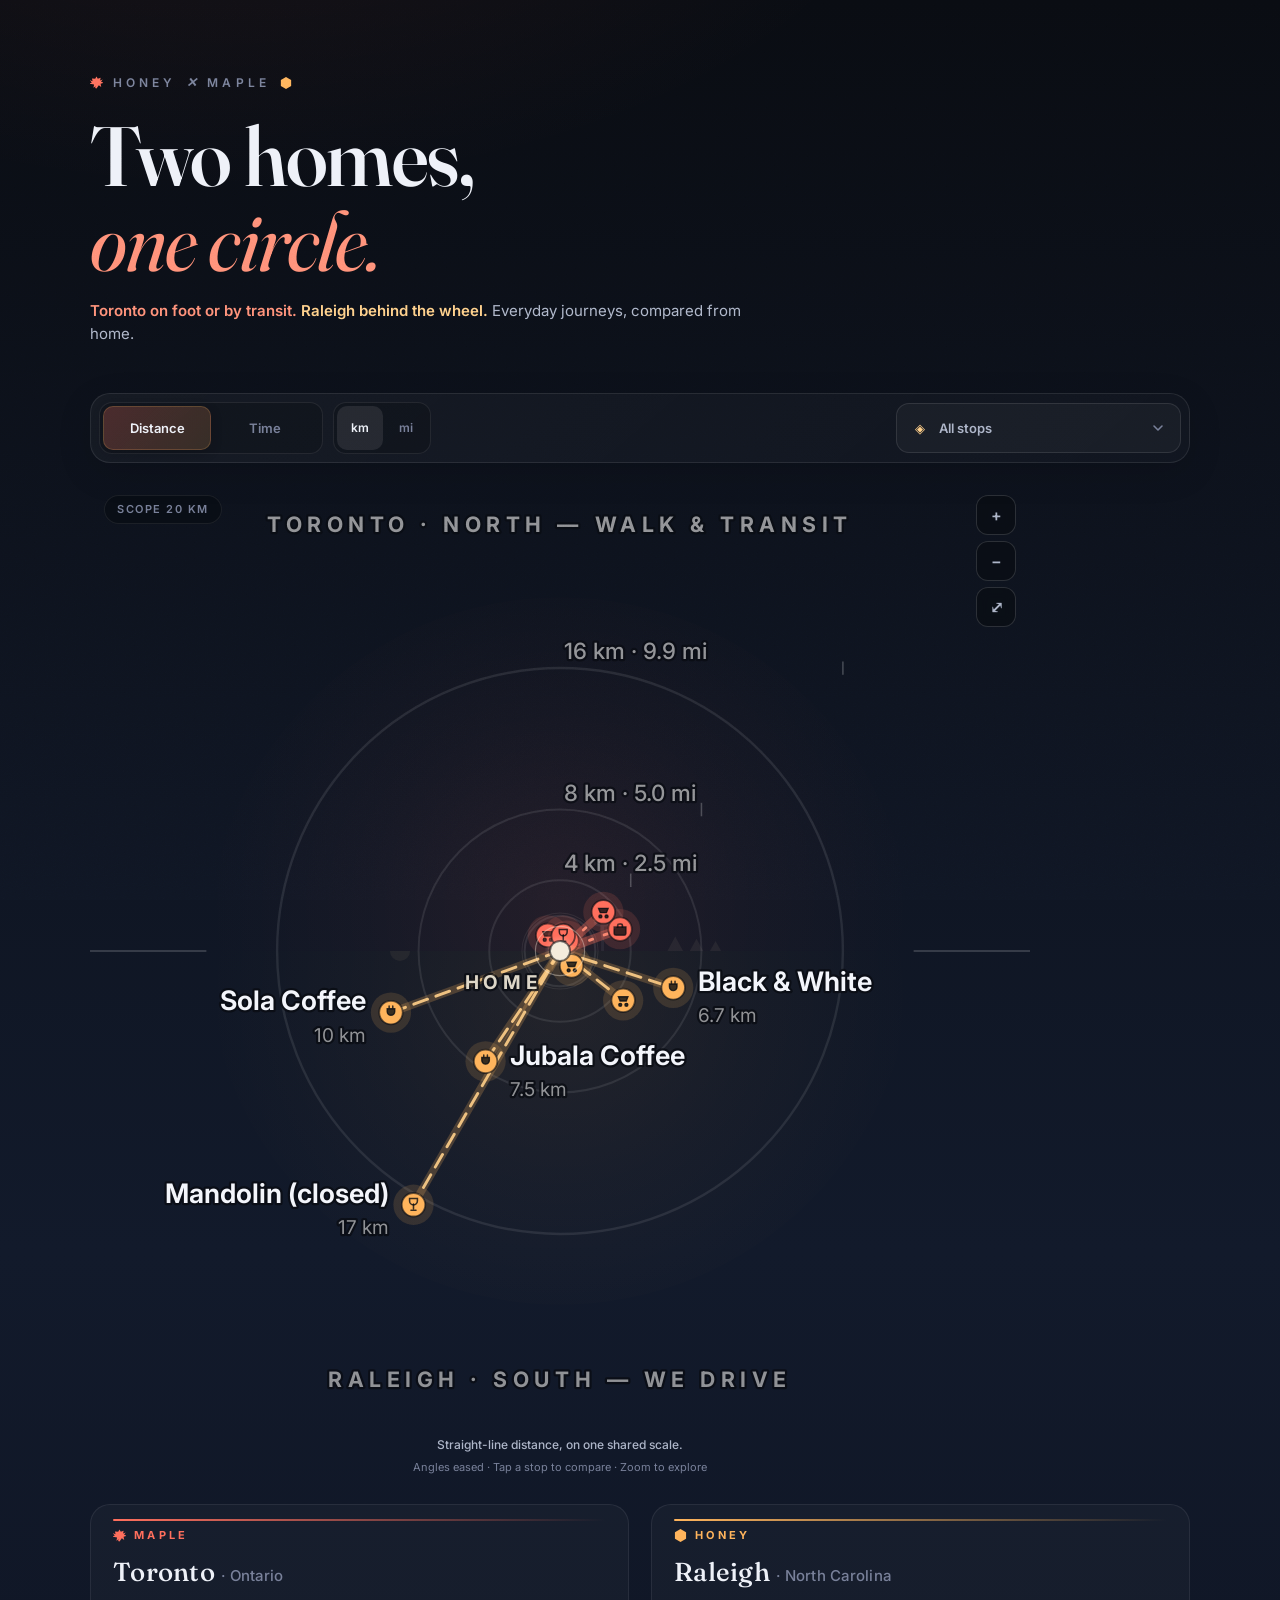
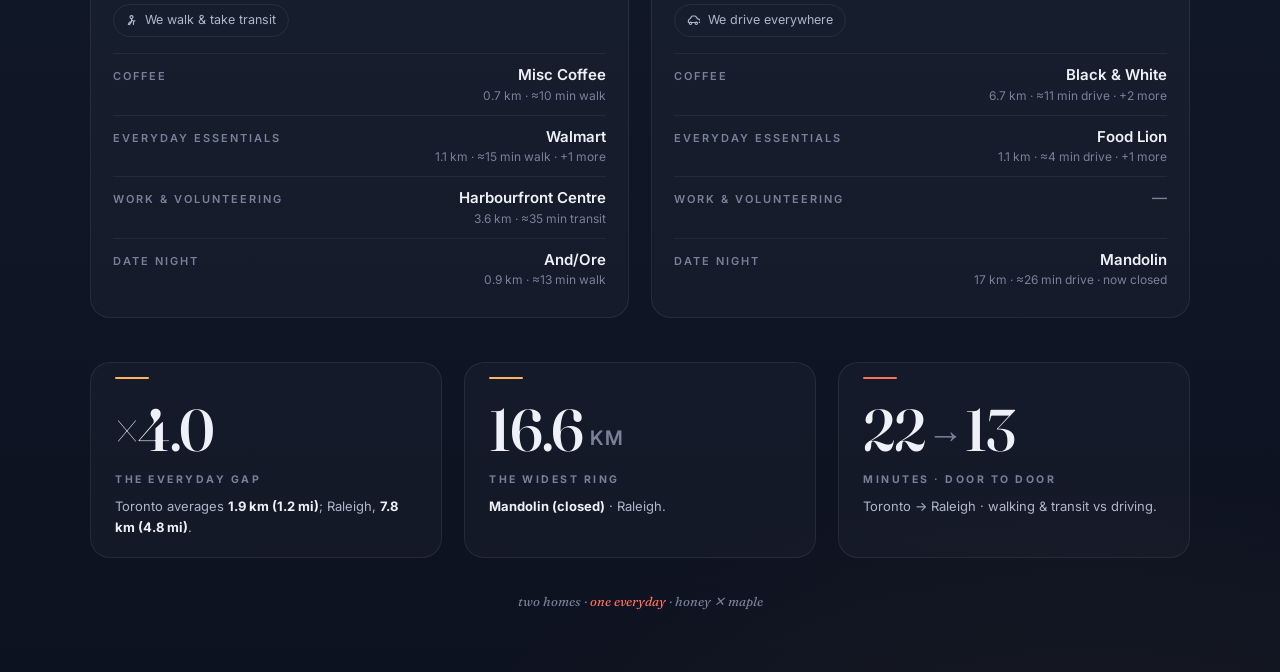
==== index.html @ cf4f8e88 "Add animated Distance/Time compass and polished responsive controls Store walking and transit modes " ====
<!DOCTYPE html>
<html lang="en">
<head>
<meta charset="utf-8">
<meta name="viewport" content="width=device-width, initial-scale=1">
<meta name="color-scheme" content="dark">
<title>Honey ✕ Maple — Two Homes, One Circle</title>
<meta name="description" content="Compare everyday distances and estimated travel minutes from our front doors in Toronto (walking and transit) vs Raleigh (driving). Names only — never addresses.">
<link rel="preconnect" href="https://fonts.googleapis.com">
<link rel="preconnect" href="https://fonts.gstatic.com" crossorigin>
<link href="https://fonts.googleapis.com/css2?family=Fraunces:ital,opsz,wght@0,9..144,300..700;1,9..144,300..700&amp;family=Inter:wght@400;500;600;700&display=swap" rel="stylesheet">
<style>
/* ============================================================
   HONEY ✕ MAPLE — assets/style.css
   Injected by tools/build.py into index.html. Edit, then rebuild.
   ============================================================ */
:root{
  color-scheme: dark;
  --bg0:#090c12; --bg1:#121a2b;
  --panel:rgba(255,255,255,.028); --panel-line:rgba(255,255,255,.075);
  --ink:#eef1f8; --ink2:#aeb6c9; --ink3:#79819a;
  --maple:#ff6f5d; --maple-soft:#ff9078; --maple-dim:#e8554a;
  --honey:#ffb45c; --honey-soft:#ffd08a; --honey-dim:#f2a23f;
  --home:#f4ecdc;
  --serif:"Fraunces", Georgia, "Times New Roman", serif;
  --sans:"Inter", system-ui, -apple-system, "Segoe UI", Roboto, sans-serif;
}
*{box-sizing:border-box}
html,body{margin:0;padding:0}
body{
  background:
    radial-gradient(1200px 700px at 18% -10%, rgba(255,111,93,.075), transparent 60%),
    radial-gradient(1200px 700px at 85% 110%, rgba(255,180,92,.065), transparent 60%),
    linear-gradient(180deg, var(--bg0), var(--bg1) 55%, #0d1220);
  color:var(--ink);
  font-family:var(--sans);
  -webkit-font-smoothing:antialiased;
  min-height:100vh;
  line-height:1.5;
}
.hm-app{position:relative; max-width:1180px; margin:0 auto; padding:clamp(20px,4vw,56px) clamp(18px,3.5vw,40px) 60px; overflow-x:hidden}
.hm-grain{position:fixed; inset:0; pointer-events:none; z-index:5; opacity:.5; mix-blend-mode:overlay;
  background-image:url("data:image/svg+xml,%3Csvg xmlns='http://www.w3.org/2000/svg' width='160' height='160'%3E%3Cfilter id='n'%3E%3CfeTurbulence type='fractalNoise' baseFrequency='0.9' numOctaves='2' stitchTiles='stitch'/%3E%3CfeColorMatrix type='saturate' values='0'/%3E%3C/filter%3E%3Crect width='100%25' height='100%25' filter='url(%23n)' opacity='0.32'/%3E%3C/svg%3E");}
::selection{background:rgba(255,180,92,.35)}

/* ---------- reveal choreography ---------- */
.hm-an{transition:opacity .7s cubic-bezier(.22,.7,.25,1), transform .8s cubic-bezier(.22,.9,.24,1); transition-delay:var(--d,0s)}
.hm-pre .hm-an{opacity:0; transform:translateY(14px)}
svg .hm-anf{transition:opacity .7s cubic-bezier(.22,.7,.25,1); transition-delay:var(--d,0s)}
svg.hm-pre .hm-anf{opacity:0}
svg .hm-pre-ring{transition:opacity .7s, transform .9s cubic-bezier(.16,.8,.22,1); transition-delay:var(--d,0s); transform-box:fill-box; transform-origin:center}
svg.hm-pre .hm-pre-ring{opacity:0; transform:scale(.12)}
svg .hm-pre-path{transition:stroke-dashoffset 1s cubic-bezier(.4,.1,.2,1), opacity .6s; transition-delay:var(--d,0s)}
svg.hm-pre .hm-pre-path{stroke-dashoffset:var(--len)}
svg .hm-pre-fade{transition:opacity .8s; transition-delay:var(--d,0s)}
svg.hm-pre .hm-pre-fade{opacity:0}
svg.hm-live .hm-anf, svg.hm-live .hm-pre-fade{transition:opacity .3s ease; transition-delay:0s}

/* ---------- hero ---------- */
.hm-hero{padding:clamp(8px,2vw,22px) 0 clamp(22px,3vw,34px)}
.hm-kicker{display:flex; align-items:center; gap:10px; font-size:12px; font-weight:600; letter-spacing:.34em; color:var(--ink3); text-transform:uppercase}
.hm-kicker .hm-leaf{color:var(--maple)} .hm-kicker .hm-hex{color:var(--honey)}
.hm-kicker .hm-x{font-family:var(--serif); font-style:italic; letter-spacing:0; color:var(--ink3); font-size:13px}
.hm-hero h1{
  font-family:var(--serif); font-weight:560; font-size:clamp(42px, 7.2vw, 84px);
  line-height:1.02; letter-spacing:-.015em; margin:20px 0 0;
  font-variation-settings:"opsz" 120;
}
.hm-hero h1 em{font-style:italic; font-weight:400; color:var(--honey-soft)}
.hm-hero h1 .hm-em-maple{color:var(--maple-soft)}
.hm-lede{max-width:660px; margin:16px 0 0; font-size:15px; color:var(--ink2); font-weight:400}
.hm-lede b{color:var(--ink); font-weight:600}
.hm-lede .hm-maple-ink{color:var(--maple-soft); font-weight:600}
.hm-lede .hm-honey-ink{color:var(--honey-soft); font-weight:600}

/* ---------- compact, accessible toolbar ---------- */
.hm-controls{position:relative;z-index:40;margin-top:14px}
.hm-controls-left{display:flex;align-items:center;gap:10px;padding:8px;
  border:1px solid rgba(255,255,255,.09);border-radius:20px;
  background:linear-gradient(140deg,rgba(255,255,255,.04),rgba(255,255,255,.018));
  box-shadow:0 10px 35px rgba(0,0,0,.12)}
.hm-seg{position:relative;display:inline-flex;align-items:center;gap:2px;padding:3px;
  border:1px solid rgba(255,255,255,.08);border-radius:13px;background:rgba(0,0,0,.13)}
.hm-seg[hidden]{display:none}
.hm-seg button{position:relative;appearance:none;border:0;background:transparent;
  color:var(--ink3);font:600 13px/1 var(--sans);padding:0 18px;min-height:44px;
  border-radius:10px;cursor:pointer;transition:color .2s,background .2s,transform .15s}
.hm-seg button:hover{color:var(--ink)}
.hm-seg button:active,.hm-picker-trigger:active{transform:scale(.98)}
.hm-seg button[aria-pressed="true"]{color:var(--ink);background:rgba(255,255,255,.09)}
.hm-measure{flex:0 0 224px;display:grid;grid-template-columns:1fr 1fr;gap:0}
.hm-measure button[aria-pressed="true"]{background:transparent}
.hm-seg-thumb{position:absolute;inset:3px auto 3px 3px;width:calc(50% - 3px);border-radius:10px;
  background:linear-gradient(130deg,rgba(255,111,93,.24),rgba(255,180,92,.16));
  border:1px solid rgba(255,180,92,.2);box-shadow:0 3px 12px rgba(0,0,0,.18);
  transition:transform .35s cubic-bezier(.22,.8,.25,1)}
.hm-measure[data-active="time"] .hm-seg-thumb{transform:translateX(100%)}
#hm-units{margin-left:0}
#hm-units button{padding:0 14px;min-width:42px;font-size:12px}
.hm-picker{position:relative;flex:0 1 285px;min-width:0;margin-left:auto}
.hm-picker-trigger{appearance:none;width:100%;min-height:50px;display:flex;align-items:center;gap:10px;
  border:1px solid rgba(255,255,255,.1);border-radius:13px;background:rgba(255,255,255,.035);
  color:var(--ink2);font:600 13px/1.3 var(--sans);padding:0 14px;text-align:left;cursor:pointer;
  transition:background .2s,border-color .2s,transform .15s}
.hm-picker-trigger:hover,.hm-picker-trigger[aria-expanded="true"]{background:rgba(255,255,255,.065);border-color:rgba(255,180,92,.3)}
.hm-picker-icon{color:var(--honey-soft);display:flex;align-items:center;justify-content:center;width:18px;flex:none}
.hm-chevron{margin-left:auto;flex:none;color:var(--ink3);transition:transform .25s}
.hm-picker-trigger[aria-expanded="true"] .hm-chevron{transform:rotate(180deg)}
#hm-category-label{white-space:nowrap;overflow:hidden;text-overflow:ellipsis}
.hm-chips{position:absolute;top:calc(100% + 10px);right:0;width:320px;max-width:calc(100vw - 52px);
  display:flex;flex-direction:column;gap:3px;padding:8px;border:1px solid rgba(255,255,255,.13);
  border-radius:17px;background:linear-gradient(145deg,#1c2130,#121722);
  box-shadow:0 18px 55px rgba(0,0,0,.45);animation:hm-menu-in .18s ease-out;z-index:50}
.hm-chips[hidden]{display:none}
.hm-picker-heading{color:var(--ink3);font:600 10px/1 var(--sans);letter-spacing:.12em;text-transform:uppercase;padding:10px 12px 9px}
.hm-chip{appearance:none;display:flex;align-items:center;gap:11px;min-height:46px;width:100%;
  padding:0 12px;border:1px solid transparent;border-radius:10px;background:transparent;
  color:var(--ink2);font:500 13px/1.3 var(--sans);text-align:left;cursor:pointer;
  transition:background .18s,color .18s,border-color .18s}
.hm-chip:hover{background:rgba(255,255,255,.065);color:var(--ink)}
.hm-chip[aria-pressed="true"]{background:rgba(255,180,92,.085);color:var(--honey-soft);border-color:rgba(255,180,92,.08)}
.hm-option-icon{display:flex;align-items:center;justify-content:center;flex:none;width:18px}
.hm-option-check{margin-left:auto;opacity:0;color:var(--honey-soft)}
.hm-chip[aria-pressed="true"] .hm-option-check{opacity:1}
.hm-seg button:focus-visible,.hm-chip:focus-visible,.hm-picker-trigger:focus-visible,.hm-ptg:focus-visible,.hm-zoom button:focus-visible{outline:2px solid var(--honey);outline-offset:3px}
@keyframes hm-menu-in{from{opacity:0;transform:translateY(-5px)}to{opacity:1;transform:none}}

/* ---------- city cards ---------- */
.hm-cities{display:grid; grid-template-columns:1fr 1fr; gap:clamp(14px,2vw,22px); margin-top:clamp(18px,2.6vw,28px)}
.hm-city{
  position:relative; background:var(--panel); border:1px solid var(--panel-line); border-radius:20px;
  padding:22px 22px 18px; transition:border-color .3s, transform .3s, background .3s;
}
.hm-city::before{content:""; position:absolute; top:14px; left:22px; right:22px; height:2px; border-radius:2px; background:linear-gradient(90deg, var(--c), transparent)}
.hm-city.hm-maple-card{--c:var(--maple)} .hm-city.hm-honey-card{--c:var(--honey)}
.hm-city:hover{border-color:color-mix(in srgb, var(--c) 45%, transparent); background:rgba(255,255,255,.04)}
.hm-alias{display:flex; align-items:center; gap:8px; font-size:11px; font-weight:700; letter-spacing:.3em; text-transform:uppercase; color:var(--c)}
.hm-city h3{font-family:var(--serif); font-weight:500; font-size:26px; margin:10px 0 2px; letter-spacing:.01em}
.hm-city h3 span{font-size:15px; color:var(--ink3); font-family:var(--sans); font-weight:500}
.hm-mode{display:inline-flex; align-items:center; gap:8px; font-size:12.5px; color:var(--ink2); margin:10px 0 16px;
  padding:6px 12px; border:1px solid var(--panel-line); border-radius:999px}
.hm-mode svg{display:block}
.hm-row{display:flex; justify-content:space-between; align-items:baseline; gap:12px; padding:10px 0; border-top:1px solid rgba(255,255,255,.06)}
.hm-row .hm-row-k{font-size:11px; font-weight:600; letter-spacing:.18em; text-transform:uppercase; color:var(--ink3)}
.hm-row .hm-row-v{text-align:right}
.hm-row .hm-row-v b{display:block; font-size:15px; color:var(--ink); font-weight:600}
.hm-row .hm-row-v b.hm-mute{color:var(--ink3); font-weight:500}
.hm-row .hm-row-v i{display:block; font-style:normal; font-size:12px; color:var(--ink3)}
.hm-city-note{margin-top:14px; font-family:var(--serif); font-style:italic; font-size:14.5px; line-height:1.45; color:var(--ink2)}
.hm-city-note::before{content:"— "}

/* ---------- chart (center stage) ---------- */
.hm-stage{margin-top:18px}
.hm-chartWrap{position:relative; margin:0 auto; max-width:min(100%, 940px)}
.hm-chart svg{
  display:block; width:100%; height:auto; font-family:var(--sans);
  cursor:grab; touch-action:none;
}
.hm-chart svg.hm-panning{cursor:grabbing}
.hm-chart text{paint-order:stroke fill; stroke:rgba(9,12,18,.78); stroke-width:4px; stroke-linejoin:round}
.hm-cap{margin-top:14px; font-size:12px; color:var(--ink3); line-height:1.65; max-width:720px; margin-left:auto; margin-right:auto; text-align:center}
.hm-caption-main{display:block;color:var(--ink2);font-weight:500}
.hm-caption-hint{display:block;margin-top:3px;font-size:11px;color:var(--ink3)}
.hm-cap .hm-cm{color:var(--maple-soft)} .hm-cap .hm-ch{color:var(--honey-soft)}

svg .hm-ring{fill:none; stroke:rgba(255,255,255,.09)}
svg .hm-ringlab{font-size:20px; fill:rgba(255,255,255,.55); font-weight:500}
svg .hm-ringlab tspan{fill:rgba(255,255,255,.34)}
svg .hm-tag{font-size:19px; font-weight:700; letter-spacing:.26em; fill:rgba(255,255,255,.55)}
svg .hm-eq{stroke:rgba(255,255,255,.16)}
svg .hm-sky{opacity:.06}
svg .hm-home-lab{font-size:17px; font-weight:700; letter-spacing:.24em; fill:rgba(244,236,220,.9)}
svg .hm-stopname{font-size:24px; font-weight:650; fill:#f3f5fb}
svg .hm-stopsub{font-size:17px; fill:rgba(255,255,255,.55)}
svg .hm-pathw{fill:none; stroke:var(--maple-soft); stroke-linecap:round; opacity:.85}
svg .hm-roadcase{fill:none; stroke:var(--honey); stroke-opacity:.22; stroke-linecap:round}
svg .hm-roadline{fill:none; stroke:var(--honey-soft); stroke-linecap:round; opacity:.9}
/* A solid outer stroke with a dashed centre reads as paired transit rails. */
svg .hm-transitcase{fill:none; stroke-opacity:.35; stroke-linecap:round}
svg .hm-transitline{fill:none; stroke-linecap:round; opacity:.95}
svg .hm-flow{animation:hm-flow 1.6s linear infinite}
svg .hm-step{animation:hm-step 1.5s linear infinite}
@keyframes hm-flow{to{stroke-dashoffset:-210}}
@keyframes hm-step{to{stroke-dashoffset:-80}}
@keyframes hm-pulse{0%{transform:scale(.55); opacity:.5} 75%{transform:scale(2); opacity:0} 100%{transform:scale(2); opacity:0}}
svg .hm-halo{transform-box:fill-box; transform-origin:center; animation:hm-pulse 3.6s cubic-bezier(.3,.6,.4,1) infinite}
svg .hm-ptg{cursor:pointer; outline:none; transition:opacity .3s}
svg .hm-pathg{transition:opacity .3s}
svg .hm-ptg .hm-core, svg .hm-ptg .hm-glow{transition:opacity .3s}
svg .hm-ptg.pinned .hm-glow{opacity:.32}
svg .hm-hid{visibility:hidden}
svg .hm-off{opacity:.15}
svg .hm-ghost{pointer-events:none; opacity:0; transition:opacity .35s}
svg .hm-ghost.on{opacity:1}
svg .hm-ghost circle{fill:none}
svg .hm-ghostlab{font-size:20px; font-weight:700; letter-spacing:.06em}
svg.hm-dim .hm-ptg:not(.on) .hm-core{opacity:.22}
svg.hm-dim .hm-ptg:not(.on) .hm-stopname, svg.hm-dim .hm-ptg:not(.on) .hm-stopsub{opacity:.22}
svg.hm-dim .hm-ptg:not(.on) .hm-glow{opacity:.04}
svg.hm-dim .hm-pathg:not(.on){opacity:.18}

/* ---------- zoom controls + scope badge ---------- */
.hm-zoom{position:absolute; top:14px; right:14px; display:flex; flex-direction:column; gap:6px; z-index:20}
.hm-zoom button{
  appearance:none; width:40px; height:40px; border-radius:12px; cursor:pointer;
  border:1px solid rgba(255,255,255,.14); background:rgba(9,12,18,.6); color:var(--ink2);
  font:600 16px/1 var(--sans); display:flex; align-items:center; justify-content:center;
  backdrop-filter:blur(6px); transition:border-color .25s, color .25s, background .25s;
}
.hm-zoom button:hover{border-color:rgba(255,180,92,.5); color:var(--ink)}
.hm-zoom button:active{transform:scale(.94)}
.hm-scope{
  position:absolute; top:14px; left:14px; z-index:20;
  font:600 11px/1 var(--sans); letter-spacing:.14em; text-transform:uppercase; color:var(--ink3);
  background:rgba(9,12,18,.55); border:1px solid var(--panel-line); border-radius:999px;
  padding:8px 12px; backdrop-filter:blur(6px); pointer-events:none;
}

/* ---------- tooltip ---------- */
.hm-tip{
  position:absolute; z-index:30; pointer-events:none; width:264px;
  background:linear-gradient(180deg, rgba(22,27,41,.97), rgba(15,19,30,.97));
  border:1px solid rgba(255,255,255,.13); border-radius:14px;
  box-shadow:0 24px 60px -18px rgba(0,0,0,.75);
  padding:14px 16px 13px; opacity:0; transform:translateY(6px) scale(.98);
  transition:opacity .22s, transform .22s;
  backdrop-filter:blur(6px);
}
.hm-tip.show{opacity:1; transform:none}
.hm-tip::before{content:""; position:absolute; top:-1px; left:14px; right:14px; height:2px; border-radius:2px; background:var(--tc, var(--honey))}
.hm-tip-head{display:flex; align-items:center; gap:8px; font-size:14.5px; font-weight:650; color:var(--ink)}
.hm-tip-head .hm-tip-cat{font-size:10px; font-weight:700; letter-spacing:.2em; text-transform:uppercase; color:var(--ink3); margin-left:auto}
.hm-tip-rows{margin-top:9px}
.hm-tip-row{display:flex; justify-content:space-between; gap:14px; font-size:12.5px; color:var(--ink3); padding:4px 0; border-top:1px solid rgba(255,255,255,.055)}
.hm-tip-row b{color:var(--ink); font-weight:600; text-align:right}
.hm-tip-note{margin-top:9px; font-family:var(--serif); font-style:italic; font-size:13px; line-height:1.5; color:var(--ink2)}
.hm-tip-estimate{margin-top:9px; font-size:11px; line-height:1.5; color:var(--ink3)}

/* ---------- stats ---------- */
.hm-stats{display:grid; grid-template-columns:repeat(3, 1fr); gap:clamp(14px,2vw,22px); margin-top:clamp(30px,4vw,44px)}
.hm-stat{position:relative; background:var(--panel); border:1px solid var(--panel-line); border-radius:20px; padding:24px 24px 20px; overflow:hidden}
.hm-stat::after{content:""; position:absolute; top:14px; left:24px; width:34px; height:2px; border-radius:2px; background:var(--c)}
.hm-stat .hm-big{font-family:var(--serif); font-weight:530; font-size:clamp(44px, 4.6vw, 62px); line-height:1; letter-spacing:-.02em; margin-top:14px; font-variation-settings:"opsz" 100}
.hm-stat .hm-big .hm-arrow{color:var(--ink3); font-size:.62em; vertical-align:.12em; padding:0 .07em}
.hm-stat .hm-big .hm-unit{font-family:var(--sans); font-weight:600; font-size:.34em; color:var(--ink3); letter-spacing:.1em; text-transform:uppercase; margin-left:.35em; vertical-align:.3em}
.hm-stat .hm-lab{margin-top:12px; font-size:10.5px; font-weight:700; letter-spacing:.24em; text-transform:uppercase; color:var(--ink3)}
.hm-stat p{margin:8px 0 0; font-size:13px; line-height:1.6; color:var(--ink2)}
.hm-stat p b{color:var(--ink)}
.hm-stat.hm-s1{--c:var(--honey)} .hm-stat.hm-s2{--c:var(--honey)} .hm-stat.hm-s3{--c:var(--maple)}

/* ---------- signature ---------- */
.hm-sig{margin-top:34px; text-align:center; font-family:var(--serif); font-style:italic; font-size:13px; color:var(--ink3)}
.hm-sig .hm-leaf{color:var(--maple)} .hm-sig .hm-hex{color:var(--honey)}

/* ---------- responsive ---------- */
@media (max-width: 1020px){
  .hm-cities{grid-template-columns:1fr; gap:16px}
  .hm-stats{grid-template-columns:1fr}
}
@media (max-width: 680px){
  .hm-controls-left{display:grid;grid-template-columns:minmax(0,1fr) auto;gap:8px;padding:7px;border-radius:18px}
  .hm-measure{width:100%;min-width:0}
  .hm-measure button{padding:0 10px}
  #hm-units{grid-column:2;margin:0}
  .hm-picker{grid-column:1 / -1;width:100%;margin:0}
  .hm-chips{width:100%;max-width:none}
  .hm-picker-trigger{min-height:46px}
  .hm-controls-left:has(#hm-units[hidden]) .hm-measure{grid-column:1 / -1}
}
@media (max-width: 600px){
  /* Let the city heading breathe above the full-size mobile scope badge. */
  .hm-scope{top:44px}
}
@media (prefers-reduced-motion: reduce){
  *, *::before, *::after{animation-duration:.001s !important; animation-iteration-count:1 !important; transition-duration:.001s !important; transition-delay:0s !important}
}

</style>
</head>
<body>
<div class="hm-app" id="hm-app">

  <!-- ======================= HERO ======================= -->
  <header class="hm-hero">
    <div class="hm-kicker hm-an" style="--d:.05s">
      <svg class="hm-leaf" width="13" height="13" viewBox="0 0 14 14" aria-hidden="true"><path fill="currentColor" d="M7 .6 8.4 3l3.1-1.2-.7 3 3-1.1-2 2.3 3 1.3-3.4 1 .7 3.5-2.6-1.8L7 13.4 5.5 12.9l.6-1.9-2.4 1.7.7-3.5L-1 8.2l3-1.3L-.2 4.6l3 1.1-.7-3L5.6 3z"/></svg>
      HONEY <span class="hm-x">✕</span> MAPLE
      <svg class="hm-hex" width="12" height="12" viewBox="0 0 14 14" aria-hidden="true"><path fill="currentColor" d="M7 0l6 3.5v7L7 14l-6-3.5v-7z"/></svg>
    </div>
    <h1>
      <span class="hm-an" style="--d:.12s; display:block">Two homes,</span>
      <span class="hm-an" style="--d:.22s; display:block"><em class="hm-em-maple">one circle.</em></span>
    </h1>
    <p class="hm-lede hm-an" style="--d:.34s">
      <b class="hm-maple-ink">Toronto on foot or by transit.</b>
      <b class="hm-honey-ink">Raleigh behind the wheel.</b>
      Everyday journeys, compared from home.
    </p>
  </header>

  <!-- ======================= CONTROLS ======================= -->
  <div class="hm-controls hm-an" style="--d:.42s">
    <div class="hm-controls-left">
      <div class="hm-seg hm-measure" data-active="distance" role="group" aria-label="Compare distance or travel time">
        <span class="hm-seg-thumb" aria-hidden="true"></span>
        <button type="button" id="hm-btn-distance" aria-pressed="true">Distance</button>
        <button type="button" id="hm-btn-time" aria-pressed="false">Time</button>
      </div>
      <div class="hm-seg" id="hm-units" role="group" aria-label="Primary distance unit">
        <button type="button" id="hm-btn-km" aria-label="Kilometres" aria-pressed="true">km</button>
        <button type="button" id="hm-btn-mi" aria-label="Miles" aria-pressed="false">mi</button>
      </div>
      <div class="hm-picker"><button type="button" class="hm-picker-trigger" id="hm-category" aria-haspopup="menu" aria-expanded="false" aria-controls="hm-category-menu"><span class="hm-picker-icon" aria-hidden="true">◈</span><span id="hm-category-label">All stops</span><svg class="hm-chevron" width="16" height="16" viewBox="0 0 16 16" aria-hidden="true"><path d="m4 6 4 4 4-4" fill="none" stroke="currentColor" stroke-width="1.6" stroke-linecap="round" stroke-linejoin="round"/></svg></button><div class="hm-chips" id="hm-category-menu" role="menu" aria-label="Filter stops by category" hidden><span class="hm-picker-heading" aria-hidden="true">Explore your everyday</span><button type="button" class="hm-chip" role="menuitemradio" data-cat="all" aria-pressed="true" aria-checked="true"><span class="hm-option-icon" aria-hidden="true">◈</span>All stops<span class="hm-option-check" aria-hidden="true">✓</span></button><button type="button" class="hm-chip" data-cat="coffee" role="menuitemradio" aria-pressed="false" aria-checked="false"><span class="hm-option-icon"><svg width="12" height="12" viewBox="0 0 14 14" aria-hidden="true"><g fill="none" stroke="currentColor" stroke-width="1.5" stroke-linecap="round"><path d="M3.2,5.2 h5.6 v2.2 a2.8,2.8 0 0 1 -5.6,0 z"/><path d="M8.8,6 h1.4 a1.4,1.4 0 0 1 0,2.8 h-1.6"/></g><path d="M4.9,3 v1.2 M7,3 v1.2" stroke="currentColor" stroke-width="1.3" stroke-linecap="round" fill="none"/></svg></span>Coffee<span class="hm-option-check" aria-hidden="true">✓</span></button><button type="button" class="hm-chip" data-cat="essentials" role="menuitemradio" aria-pressed="false" aria-checked="false"><span class="hm-option-icon"><svg width="12" height="12" viewBox="0 0 14 14" aria-hidden="true"><g fill="none" stroke="currentColor" stroke-width="1.5" stroke-linecap="round" stroke-linejoin="round"><path d="M2,3.5 h9.6 l-1.4,4.2 H4.2 z M4.2,7.7 v2.3 M9.6,7.7 v2.3"/></g></svg></span>Everyday Essentials<span class="hm-option-check" aria-hidden="true">✓</span></button><button type="button" class="hm-chip" data-cat="work" role="menuitemradio" aria-pressed="false" aria-checked="false"><span class="hm-option-icon"><svg width="12" height="12" viewBox="0 0 14 14" aria-hidden="true"><g fill="none" stroke="currentColor" stroke-width="1.5" stroke-linejoin="round"><path d="M2.4,4.8 h9.2 v5.6 a1.4,1.4 0 0 1 -1.4,1.4 h-6.4 a1.4,1.4 0 0 1 -1.4,-1.4 z"/><path d="M5.2,4.8 v-1 a1.2,1.2 0 0 1 1.2,-1.2 h1.2 a1.2,1.2 0 0 1 1.2,1.2 v1"/></g></svg></span>Work &amp; Volunteering<span class="hm-option-check" aria-hidden="true">✓</span></button><button type="button" class="hm-chip" data-cat="date-night" role="menuitemradio" aria-pressed="false" aria-checked="false"><span class="hm-option-icon"><svg width="12" height="12" viewBox="0 0 14 14" aria-hidden="true"><g fill="none" stroke="currentColor" stroke-width="1.5" stroke-linecap="round" stroke-linejoin="round"><path d="M3.2,2.8 h7.6 v1.4 a3.8,3.8 0 0 1 -7.6,0 z"/><path d="M7,8 v2.2 M4.4,11.8 h5.2"/></g></svg></span>Date Night<span class="hm-option-check" aria-hidden="true">✓</span></button></div></div>
    </div>
  </div>

  <!-- ======================= MAP (center stage) ======================= -->
  <section class="hm-stage">
    <figure class="hm-chartWrap hm-an" style="--d:.3s; margin:0">
      <div class="hm-chart" id="hm-chart" role="group" aria-label="Distance and time compass around Home: rings double outward as the scope grows; Toronto stops in the north half (walking and transit), Raleigh stops in the south half (driven). Scroll to zoom, drag to roam."></div>
      <div class="hm-zoom" role="group" aria-label="Map zoom">
        <button type="button" id="hm-zin" aria-label="Zoom in" title="Zoom in">+</button>
        <button type="button" id="hm-zout" aria-label="Zoom out" title="Zoom out">−</button>
        <button type="button" id="hm-zfit" aria-label="Rescope to the current selection" title="Rescope to selection">⤢</button>
      </div>
      <div class="hm-scope" id="hm-scope" aria-hidden="true"></div>
      <figcaption class="hm-cap" id="hm-caption">
        <span class="hm-caption-main">Straight-line distance, on one shared scale.</span>
        <span class="hm-caption-hint">Angles eased · Tap a stop to compare · Zoom to explore</span>
      </figcaption>
    </figure>
  </section>

  <!-- ======================= CITIES ======================= -->
  <section class="hm-cities hm-an" style="--d:.5s">
    <aside class="hm-city hm-maple-card" id="hm-card-toronto" tabindex="0">
      <div class="hm-alias"><svg width="13" height="13" viewBox="0 0 14 14" aria-hidden="true"><path fill="currentColor" d="M7 .6 8.4 3l3.1-1.2-.7 3 3-1.1-2 2.3 3 1.3-3.4 1 .7 3.5-2.6-1.8L7 13.4 5.5 12.9l.6-1.9-2.4 1.7.7-3.5L-1 8.2l3-1.3L-.2 4.6l3 1.1-.7-3L5.6 3z"/></svg> Maple</div>
      <h3>Toronto <span>· Ontario</span></h3>
      <div class="hm-mode"><svg width="11" height="11" viewBox="0 0 14 14" aria-hidden="true"><circle cx="7" cy="2.6" r="1.9" fill="none" stroke="currentColor" stroke-width="1.5"/><path d="M7 5v3.4l-2.6 4M7 6l2.8 2 1.6-.6M7 8.4l-2.6.8L3 12M9.8 8l-.4 4" fill="none" stroke="currentColor" stroke-width="1.5" stroke-linecap="round" stroke-linejoin="round"/></svg> We walk &amp; take transit</div>
      <div class="hm-row"><span class="hm-row-k">Coffee</span><span class="hm-row-v"><b>Misc Coffee</b><i class="hm-u" data-km="0.7 km · ≈10 min walk" data-mi="0.4 mi · ≈10 min walk" data-time="≈10 min walk">0.7 km · ≈10 min walk</i></span></div><div class="hm-row"><span class="hm-row-k">Everyday Essentials</span><span class="hm-row-v"><b>Walmart</b><i class="hm-u" data-km="1.1 km · ≈15 min walk · +1 more" data-mi="0.7 mi · ≈15 min walk · +1 more" data-time="≈15 min walk · +1 more">1.1 km · ≈15 min walk · +1 more</i></span></div><div class="hm-row"><span class="hm-row-k">Work &amp; Volunteering</span><span class="hm-row-v"><b>Harbourfront Centre</b><i class="hm-u" data-km="3.6 km · ≈35 min transit" data-mi="2.2 mi · ≈35 min transit" data-time="≈35 min transit">3.6 km · ≈35 min transit</i></span></div><div class="hm-row"><span class="hm-row-k">Date Night</span><span class="hm-row-v"><b>And/Ore</b><i class="hm-u" data-km="0.9 km · ≈13 min walk" data-mi="0.5 mi · ≈13 min walk" data-time="≈13 min walk">0.9 km · ≈13 min walk</i></span></div>
    </aside>
    <aside class="hm-city hm-honey-card" id="hm-card-raleigh" tabindex="0">
      <div class="hm-alias"><svg width="13" height="13" viewBox="0 0 14 14" aria-hidden="true"><path fill="currentColor" d="M7 0l6 3.5v7L7 14l-6-3.5v-7z"/></svg> Honey</div>
      <h3>Raleigh <span>· North Carolina</span></h3>
      <div class="hm-mode"><svg width="13" height="11" viewBox="0 0 16 14" aria-hidden="true"><path d="M1.5 9.5v-2.4c0-.6.3-1.1.8-1.4l1.5-1 1.6-2.6c.3-.5.8-.8 1.4-.8h3c.5 0 1 .3 1.3.7l2 2.7 2.2.9c.7.3 1.2 1 1.2 1.8v2.1h-1.2M4 9.5h8" fill="none" stroke="currentColor" stroke-width="1.5" stroke-linecap="round"/><circle cx="4.2" cy="10.6" r="1.5" fill="none" stroke="currentColor" stroke-width="1.4"/><circle cx="11.6" cy="10.6" r="1.5" fill="none" stroke="currentColor" stroke-width="1.4"/></svg> We drive everywhere</div>
      <div class="hm-row"><span class="hm-row-k">Coffee</span><span class="hm-row-v"><b>Black &amp; White</b><i class="hm-u" data-km="6.7 km · ≈11 min drive · +2 more" data-mi="4.2 mi · ≈11 min drive · +2 more" data-time="≈11 min drive · +2 more">6.7 km · ≈11 min drive · +2 more</i></span></div><div class="hm-row"><span class="hm-row-k">Everyday Essentials</span><span class="hm-row-v"><b>Food Lion</b><i class="hm-u" data-km="1.1 km · ≈4 min drive · +1 more" data-mi="0.7 mi · ≈4 min drive · +1 more" data-time="≈4 min drive · +1 more">1.1 km · ≈4 min drive · +1 more</i></span></div><div class="hm-row"><span class="hm-row-k">Work &amp; Volunteering</span><span class="hm-row-v"><b class="hm-mute">—</b><i>&nbsp;</i></span></div><div class="hm-row"><span class="hm-row-k">Date Night</span><span class="hm-row-v"><b>Mandolin</b><i class="hm-u" data-km="17 km · ≈26 min drive · now closed" data-mi="10 mi · ≈26 min drive · now closed" data-time="≈26 min drive · now closed">17 km · ≈26 min drive · now closed</i></span></div>
    </aside>
  </section>

  <section class="hm-stats" id="hm-metrics" aria-live="polite">
      <div class="hm-stat hm-s1 hm-an" style="--d:1.45s" id="hm-m1">
        <div class="hm-big"><span class="hm-num" id="hm-m1-num">0</span><span class="hm-unit" id="hm-m1-unit"></span></div>
        <div class="hm-lab" id="hm-m1-lab"></div>
        <p id="hm-m1-p"></p>
      </div>
      <div class="hm-stat hm-s2 hm-an" style="--d:1.58s" id="hm-m2">
        <div class="hm-big"><span class="hm-num" id="hm-m2-num">0</span><span class="hm-unit" id="hm-m2-unit"></span></div>
        <div class="hm-lab">The widest ring</div>
        <p id="hm-m2-p"></p>
      </div>
      <div class="hm-stat hm-s3 hm-an" style="--d:1.7s" id="hm-m3">
        <div class="hm-big"><span class="hm-num" id="hm-m3a">0</span><span class="hm-arrow" id="hm-m3-arrow">→</span><span class="hm-num" id="hm-m3b">0</span></div>
        <div class="hm-lab">Minutes · door to door</div>
        <p id="hm-m3-p"></p>
      </div>
    </section>

  <div class="hm-sig hm-an" style="--d:1.85s">two homes · <span class="hm-leaf">one everyday</span> · honey ✕ maple</div>
</div>
<div class="hm-grain" aria-hidden="true"></div>
<noscript><p style="text-align:center;padding:20px;color:#aeb6c9">This visualization needs JavaScript — one static file, no external dependencies beyond web fonts.</p></noscript>

<script id="hm-data">window.HM_DATA = {"chart":{"vb":840,"c":420,"rMaxPx":316,"ringKm":[0.5,1,2,4,8,16,32],"viewStops":[1,1.25,1.5,2,2.5,3,4,5,6,8,10,12,16,20,24,32,40],"ringMinutes":[2.5,5,10,20,40,80,160],"timeViewStops":[5,10,15,20,25,30,40,50,60,80,100,120,160,200],"aria":"Distance and time compass around Home: rings double outward as the scope grows; Toronto stops in the north half (walking and transit), Raleigh stops in the south half (driven). Scroll to zoom, drag to roam."},"meta":{"title":"Honey ✕ Maple — Two Homes, One Circle","description":"Compare everyday distances and estimated travel minutes from our front doors in Toronto (walking and transit) vs Raleigh (driving). Names only — never addresses."},"cities":{"toronto":{"name":"Toronto","region":"Ontario","alias":"Maple","aliasIcon":"leaf","accent":"#ff6f5d","soft":"#ff9078","mode":"walk","verb":"we walk or take transit","badge":"We walk & take transit","hemisphere":"north","tagline":"TORONTO · NORTH — WALK & TRANSIT","note":"The nearby errands are walks; the farther ones include transit, access on foot, and a little waiting.","home":{"label":"Home","lat":43.65179,"lon":-79.42289},"stopKeys":["walmart","misc","harbourfront","andore","ikea"]},"raleigh":{"name":"Raleigh","region":"North Carolina","alias":"Honey","aliasIcon":"hex","accent":"#ffb45c","soft":"#ffd08a","mode":"drive","verb":"we drive","badge":"We drive everywhere","hemisphere":"south","tagline":"RALEIGH · SOUTH — WE DRIVE","note":"Even “just down the road” starts with a car key — and the good coffee lives a highway away.","home":{"label":"Home","lat":35.94161,"lon":-78.57104},"stopKeys":["foodlion","jubala","sola","bw","target","mandolin"]}},"stops":[{"key":"walmart","city":"toronto","name":"Walmart","category":"essentials","catLabel":"Everyday Essentials","glyph":"cart","km":1.129,"angle":322,"labelDir":"left","routeKm":1.4,"travel":{"mode":"walk","walkingMinutes":15},"minutes":15,"timeNote":"≈15 min walk","timeDetail":"Stored trip estimate.","travelMode":"walk","bearingText":"west-north-west of home","distStr":{"km":"1.1 km · 0.7 mi","mi":"0.7 mi · 1.1 km"},"distShort":{"km":"1.1 km","mi":"0.7 mi"},"routeStr":{"km":"≈ 1.4 km","mi":"≈ 0.9 mi"},"ghostLabel":{"km":"1.1 km","mi":"0.7 mi"},"aria":"Walmart, Toronto — 1.1 km (0.7 mi) straight-line from home, about 15 minutes walking.","note":"Food Lion lands on almost the same circle — the same ring, worn by different shoes."},{"key":"misc","city":"toronto","name":"Misc Coffee","category":"coffee","catLabel":"Coffee","glyph":"cup","km":0.702,"angle":34,"labelDir":"right","routeKm":0.9,"travel":{"mode":"walk","walkingMinutes":10},"minutes":10,"timeNote":"≈10 min walk","timeDetail":"Stored trip estimate.","travelMode":"walk","bearingText":"due south of home","distStr":{"km":"0.7 km · 0.4 mi","mi":"0.4 mi · 0.7 km"},"distShort":{"km":"0.7 km","mi":"0.4 mi"},"routeStr":{"km":"≈ 0.9 km","mi":"≈ 0.6 mi"},"ghostLabel":{"km":"0.7 km","mi":"0.4 mi"},"aria":"Misc Coffee, Toronto — 0.7 km (0.4 mi) straight-line from home, about 10 minutes walking.","note":"Raleigh’s nearest espresso is a highway away — Toronto’s whole coffee ritual fits inside a rounding error of that drive."},{"key":"harbourfront","city":"toronto","name":"Harbourfront Centre","category":"work","catLabel":"Work & Volunteering","glyph":"case","km":3.613,"angle":70,"labelDir":"left","routeKm":4.4,"travel":{"mode":"transit","walkingMinutes":50,"transitMinutes":35,"source":{"provider":"Google Maps","originLabel":"Trinity Bellwoods Park","originKind":"public-neighbourhood-proxy","checkedOn":"2026-10-11","observedMinutes":34,"roundedToMinutes":5}},"minutes":35,"timeNote":"≈35 min transit","timeDetail":"Approximate Google Maps trip from Trinity Bellwoods Park (neighbourhood proxy), checked 2026-10-11. Rounded to 5 minutes; actual departure and service may vary.","travelMode":"transit","bearingText":"east-south-east of home","distStr":{"km":"3.6 km · 2.2 mi","mi":"2.2 mi · 3.6 km"},"distShort":{"km":"3.6 km","mi":"2.2 mi"},"routeStr":{"km":"≈ 4.4 km","mi":"≈ 2.7 mi"},"ghostLabel":{"km":"3.6 km","mi":"2.2 mi"},"aria":"Harbourfront Centre, Toronto — 3.6 km (2.2 mi) straight-line from home, about 35 minutes by public transit.","note":"A Toronto-only ring — Elijah’s volunteer post; Raleigh has nothing out here yet."},{"key":"andore","city":"toronto","name":"And/Ore","category":"date-night","catLabel":"Date Night","glyph":"date","km":0.883,"angle":12,"labelDir":"right","routeKm":1.1,"travel":{"mode":"walk","walkingMinutes":13},"minutes":13,"timeNote":"≈13 min walk","timeDetail":"Stored trip estimate.","travelMode":"walk","bearingText":"south-south-east of home","distStr":{"km":"0.9 km · 0.5 mi","mi":"0.5 mi · 0.9 km"},"distShort":{"km":"0.9 km","mi":"0.5 mi"},"routeStr":{"km":"≈ 1.1 km","mi":"≈ 0.7 mi"},"ghostLabel":{"km":"0.9 km","mi":"0.5 mi"},"aria":"And/Ore, Toronto — 0.9 km (0.5 mi) straight-line from home, about 13 minutes walking.","note":"Date night, Toronto-style — a short stroll. Mandolin’s old ring would swallow this whole walk whole."},{"key":"ikea","city":"toronto","name":"IKEA","category":"essentials","catLabel":"Everyday Essentials","glyph":"cart","km":3.299,"angle":48,"labelDir":"right","routeKm":4.4,"travel":{"mode":"transit","walkingMinutes":55,"transitMinutes":35,"source":{"provider":"Google Maps","originLabel":"Trinity Bellwoods Park","originKind":"public-neighbourhood-proxy","checkedOn":"2026-10-11","observedMinutes":33,"roundedToMinutes":5}},"minutes":35,"timeNote":"≈35 min transit","timeDetail":"Approximate Google Maps trip from Trinity Bellwoods Park (neighbourhood proxy), checked 2026-10-11. Rounded to 5 minutes; actual departure and service may vary.","travelMode":"transit","bearingText":"east-north-east of home","distStr":{"km":"3.3 km · 2.0 mi","mi":"2.0 mi · 3.3 km"},"distShort":{"km":"3.3 km","mi":"2.0 mi"},"routeStr":{"km":"≈ 4.4 km","mi":"≈ 2.7 mi"},"ghostLabel":{"km":"3.3 km","mi":"2.0 mi"},"aria":"IKEA, Toronto — 3.3 km (2.0 mi) straight-line from home, about 35 minutes by public transit.","note":"Flat-pack furniture without firing up an engine — downtown IKEA sits inside Harbourfront’s ring."},{"key":"foodlion","city":"raleigh","name":"Food Lion","category":"essentials","catLabel":"Everyday Essentials","glyph":"cart","km":1.064,"angle":142,"labelDir":"right","routeKm":1.4,"travel":{"mode":"drive","drivingMinutes":4},"minutes":4,"timeNote":"≈4 min drive","timeDetail":"Stored trip estimate.","travelMode":"drive","bearingText":"due east of home","distStr":{"km":"1.1 km · 0.7 mi","mi":"0.7 mi · 1.1 km"},"distShort":{"km":"1.1 km","mi":"0.7 mi"},"routeStr":{"km":"≈ 1.4 km","mi":"≈ 0.9 mi"},"ghostLabel":{"km":"1.1 km","mi":"0.7 mi"},"aria":"Food Lion, Raleigh — 1.1 km (0.7 mi) straight-line from home, about 4 minutes driving.","note":"Walmart lands on almost the same circle — but down there, that radius comes with a parking lot."},{"key":"jubala","city":"raleigh","name":"Jubala Coffee","category":"coffee","catLabel":"Coffee","glyph":"cup","km":7.527,"angle":214,"labelDir":"left","routeKm":9.9,"travel":{"mode":"drive","drivingMinutes":12},"minutes":12,"timeNote":"≈12 min drive","timeDetail":"Stored trip estimate.","travelMode":"drive","bearingText":"south-west of home","distStr":{"km":"7.5 km · 4.7 mi","mi":"4.7 mi · 7.5 km"},"distShort":{"km":"7.5 km","mi":"4.7 mi"},"routeStr":{"km":"≈ 9.9 km","mi":"≈ 6.2 mi"},"ghostLabel":{"km":"7.5 km","mi":"4.7 mi"},"aria":"Jubala Coffee, Raleigh — 7.5 km (4.7 mi) straight-line from home, about 12 minutes driving.","note":"Misc sits ×10.7 closer in — Toronto’s whole coffee ritual fits inside a rounding error of this drive."},{"key":"sola","city":"raleigh","name":"Sola Coffee","category":"coffee","catLabel":"Coffee","glyph":"cup","km":10.174,"angle":250,"labelDir":"left","routeKm":13.0,"travel":{"mode":"drive","drivingMinutes":18},"minutes":18,"timeNote":"≈18 min drive","timeDetail":"Stored trip estimate.","travelMode":"drive","bearingText":"south-west of home","distStr":{"km":"10 km · 6.3 mi","mi":"6.3 mi · 10 km"},"distShort":{"km":"10 km","mi":"6.3 mi"},"routeStr":{"km":"≈ 13 km","mi":"≈ 8.1 mi"},"ghostLabel":{"km":"10 km","mi":"6.3 mi"},"aria":"Sola Coffee, Raleigh — 10 km (6.3 mi) straight-line from home, about 18 minutes driving.","note":"Raleigh’s coffee circle keeps growing — Sola sits even farther out than Jubala."},{"key":"bw","city":"raleigh","name":"Black & White","category":"coffee","catLabel":"Coffee","glyph":"cup","km":6.733,"angle":108,"labelDir":"left","routeKm":8.2,"travel":{"mode":"drive","drivingMinutes":11},"minutes":11,"timeNote":"≈11 min drive","timeDetail":"Stored trip estimate.","travelMode":"drive","bearingText":"north-east of home","distStr":{"km":"6.7 km · 4.2 mi","mi":"4.2 mi · 6.7 km"},"distShort":{"km":"6.7 km","mi":"4.2 mi"},"routeStr":{"km":"≈ 8.2 km","mi":"≈ 5.1 mi"},"ghostLabel":{"km":"6.7 km","mi":"4.2 mi"},"aria":"Black &amp; White, Raleigh — 6.7 km (4.2 mi) straight-line from home, about 11 minutes driving.","note":"The original Wake Forest café — the nearest thing to a corner shop, and it’s still a 6.7 km hop from the front door."},{"key":"target","city":"raleigh","name":"Target","category":"essentials","catLabel":"Everyday Essentials","glyph":"cart","km":4.534,"angle":128,"labelDir":"right","routeKm":5.6,"travel":{"mode":"drive","drivingMinutes":8},"minutes":8,"timeNote":"≈8 min drive","timeDetail":"Stored trip estimate.","travelMode":"drive","bearingText":"north-east of home","distStr":{"km":"4.5 km · 2.8 mi","mi":"2.8 mi · 4.5 km"},"distShort":{"km":"4.5 km","mi":"2.8 mi"},"routeStr":{"km":"≈ 5.6 km","mi":"≈ 3.5 mi"},"ghostLabel":{"km":"4.5 km","mi":"2.8 mi"},"aria":"Target, Raleigh — 4.5 km (2.8 mi) straight-line from home, about 8 minutes driving.","note":"Four kilometres of suburb for the same cart of stuff Toronto walks to."},{"key":"mandolin","city":"raleigh","name":"Mandolin","category":"date-night","catLabel":"Date Night","glyph":"date","km":16.572,"angle":210,"labelDir":"left","routeKm":21.0,"travel":{"mode":"drive","drivingMinutes":26},"minutes":26,"timeNote":"≈26 min drive","timeDetail":"Stored trip estimate.","travelMode":"drive","bearingText":"south-south-west of home","distStr":{"km":"17 km · 10 mi","mi":"10 mi · 17 km"},"distShort":{"km":"17 km","mi":"10 mi"},"routeStr":{"km":"≈ 21 km","mi":"≈ 13 mi"},"ghostLabel":{"km":"17 km","mi":"10 mi"},"aria":"Mandolin, Raleigh — 17 km (10 mi) straight-line from home, about 26 minutes driving.","note":"A closed chapter, kept on the map — date night once meant a half-hour drive south.","status":"closed"}],"categories":[{"key":"coffee","label":"Coffee","glyph":"cup","metric":{"scope":"coffee","title":"The coffee gap","flavor":"The nearest espresso is a highway away.","widestFlavor":"Raleigh’s coffee circle doesn’t quit.","minutesFlavor":"Up north it’s a stroll; down south it’s a commute."}},{"key":"essentials","label":"Everyday Essentials","glyph":"cart","metric":{"scope":"essentials","title":"The essentials gap","flavor":"Same cart of stuff — down south it comes with a parking lot.","widestFlavor":"The big-box run still crosses most of Toronto.","minutesFlavor":"A walk or transit ride up north; a drive down south."}},{"key":"work","label":"Work & Volunteering","glyph":"case","metric":{"scope":"work & volunteering","title":"A Toronto-only ring","soloFlavor":"Raleigh has nothing in this circle yet.","widestFlavor":"The volunteer post holds the whole map.","minutesFlavor":"No Raleigh counterpart to compare."}},{"key":"date-night","label":"Date Night","glyph":"date","metric":{"scope":"date-night","title":"The date-night gap","flavor":"Up north the night out is a stroll; down south it’s a road trip.","widestFlavor":"A closed chapter keeps the widest ring of all.","minutesFlavor":"The one errand where the stroll wins — dinner is closer on foot than by car."}}],"allMetric":{"scope":"everyday","title":"The everyday gap","flavor":"The pull of the suburb, drawn to scale.","widestFlavor":"Pick a category — or zoom in — to find the walkable core.","minutesFlavor":"Nearby walks and farther transit trips share a clock with Raleigh’s drives."}};</script>
<script>
/* ============================================================
   HONEY ✕ MAPLE — assets/app.js
   Runtime renderer + interactions. All geometry/numbers come
   from window.HM_DATA, injected by tools/build.py. No network,
   no dependencies. Edit, then rebuild.

   The chart is a live world: a <g id="hm-world"> in km-space
   (Home at 0,0) that is zoomed + panned with one transform.
   Choosing a category hides every other stop and rescopes
   the view to the selection; the bottom metrics recompute.
   ============================================================ */
(function () {
'use strict';

const D = window.HM_DATA;
if (!D) { console.error('HM_DATA missing — regenerate index.html with tools/build.py'); return; }

const VB = D.chart.vb, C = D.chart.c, RMAX = D.chart.rMaxPx;
const RINGS = D.chart.ringKm;
const timeRings = D.chart.ringMinutes;
const views = () => MEASURE === 'time' ? D.chart.timeViewStops : D.chart.viewStops;
const KM_MI = 1.609344;
const minScope = () => views()[0] * 0.4;
const maxScope = () => views()[views().length - 1];

const reduceMotion = window.matchMedia('(prefers-reduced-motion: reduce)').matches;
const SKIP_INTRO = new URLSearchParams(window.location.search).get('reveal') === 'now';

let UNIT = 'km';
let MEASURE = 'distance';
let measureMix = 0; // 0 = km geometry, 1 = minutes; a toggle morphs every radius.
let pinnedKey = null;
let hoverKey = null;
let filterCat = 'all';
let cityEmph = null;

/* view = what the map shows: km = radius of the visible disc,
   In Time view the same coordinates are minutes; km is the legacy scope name.
   cx/cy = world offset of the viewport centre (Home at 0,0). */
const view = { km: 20, cx: 0, cy: 0 };
let tweenReq = 0;

/* ---------- tiny helpers ---------- */
const esc = s => String(s).replace(/&/g, '&').replace(/</g, '<').replace(/>/g, '>');
const clamp = (v, a, b) => Math.min(b, Math.max(a, v));
const stopById = k => D.stops.find(s => s.key === k);
const stopsOf = cat => (cat === 'all' ? D.stops : D.stops.filter(s => s.category === cat));
const catOf = cat => D.categories.find(c => c.key === cat);
const metricOf = cat => (cat === 'all' ? D.allMetric : catOf(cat).metric);
const dispName = s => (s.status === 'closed' ? s.name + ' (closed)' : s.name);
const fkm = k => (Math.abs(k - Math.round(k)) < 1e-9 ? String(Math.round(k)) : (k >= 10 ? k.toFixed(0) : k.toFixed(1)));
const fmi = k => fkm(k / KM_MI);
const udist = k => (UNIT === 'km'
  ? fkm(k) + ' km (' + fmi(k) + ' mi)'
  : fmi(k) + ' mi (' + fkm(k) + ' km)');
const scale = () => RMAX / view.km;
const radius = s => s.km + (s.minutes - s.km) * measureMix;
const targetRadius = s => MEASURE === 'time' ? s.minutes : s.km;
const ringRadius = r => r.rk + (timeRings[r.index] - r.rk) * measureMix;
const shortMeasure = s => MEASURE === 'time' ? '≈' + s.minutes + ' min' : s.distShort[UNIT];
const modeLabel = s => ({ walk: 'On foot', transit: 'Public transit', drive: 'By car' }[s.travelMode]);
const modesOf = stops => [...new Set(stops.map(s => ({walk:'walking', transit:'transit', drive:'driving'}[s.travelMode])))].join(' & ');
const fitScope = maxKm => {
  const t = maxKm * 1.15;
  for (const v of views()) if (v >= t) return v;
  return maxScope();
};
/* world (km-space) position: angle 0 = up, clockwise */
const wx = s => radius(s) * Math.sin(s.angle * Math.PI / 180);
const wy = s => -radius(s) * Math.cos(s.angle * Math.PI / 180);
const sX = s => C + (wx(s) - view.cx) * scale();
const sY = s => C + (wy(s) - view.cy) * scale();

/* ---------- small icons (centred on 0,0, ~±6 units) ---------- */
const ICONS = {
  cup:  '<path d="M-2.7,-2.7 h5.4 v2 a2.7,2.7 0 0 1 -5.4,0 z"/>'
       + '<path d="M-1.3,-4.6 v1.3 M1.3,-4.6 v1.3" fill="none" stroke-width="1.1"/>',
  cart: '<path d="M-3.4,-2.6 h6.8 l-1.2,3.1 h-4.4 z"/>'
       + '<circle cx="-2.1" cy="3.2" r="1.05"/><circle cx="2.3" cy="3.2" r="1.05"/>',
  case: '<path d="M-4.2,-1.6 h8.4 v4.6 a1.3,1.3 0 0 1 -1.3,1.3 h-5.8 a1.3,1.3 0 0 1 -1.3,-1.3 z"/>'
       + '<path d="M-1.7,-1.6 v-1 a1.1,1.1 0 0 1 1.1,-1.1 h1.2 a1.1,1.1 0 0 1 1.1,1.1 v1" fill="none" stroke-width="1.2"/>',
  date: '<path d="M-2.8,-4.4 h5.6 v1.7 a2.8,2.8 0 0 1 -5.6,0 z" fill="none" stroke-width="1.1"/>'
       + '<path d="M0,-0.6 v3.4 M-1.8,3.9 h3.6" fill="none" stroke-width="1.1"/>',
};

/* ---------- decorative skylines (pure ornament, presentation-only) ---------- */
function skyPath(x0, dir, arr) {
  let p = 'M' + x0 + ',' + C, x = x0;
  for (const [w, h, g] of arr) { p += ' v' + (dir * h) + ' h' + w + ' v' + (-dir * h) + ' h' + g; x += w + g; }
  return p + ' Z';
}
const SKY = {
  toronto: skyPath(C - 195, -1, [[16,12,6],[22,18,4],[10,24,3],[16,11,5],[26,15,4],[16,20,3],[12,9,5],[16,14,5],[14,10,5],[20,16,0]]),
  raleigh: skyPath(C - 130,  1, [[18,9,7],[14,13,6],[24,10,5],[12,7,6],[20,14,4],[14,11,0]]),
};

/* ---------- build the chart (world geometry in km-space) ---------- */
function buildChart() {
  const p = [];
  p.push('<svg id="hm-svg" viewBox="0 0 ' + VB + ' ' + VB + '" role="group" aria-label="' + esc(D.chart.aria) + '">');

  p.push('<defs>'
    + '<radialGradient id="hm-gM" gradientUnits="userSpaceOnUse" cx="' + C + '" cy="' + (C - 40) + '" r="' + RMAX + '">'
      + '<stop offset="0" stop-color="' + D.cities.toronto.accent + '" stop-opacity=".085"/><stop offset=".55" stop-opacity=".03" stop-color="' + D.cities.toronto.accent + '"/><stop offset="1" stop-color="' + D.cities.toronto.accent + '" stop-opacity="0"/></radialGradient>'
    + '<radialGradient id="hm-gH" gradientUnits="userSpaceOnUse" cx="' + C + '" cy="' + (C + 40) + '" r="' + RMAX + '">'
      + '<stop offset="0" stop-color="' + D.cities.raleigh.accent + '" stop-opacity=".08"/><stop offset=".55" stop-color="' + D.cities.raleigh.accent + '" stop-opacity=".03"/><stop offset="1" stop-color="' + D.cities.raleigh.accent + '" stop-opacity="0"/></radialGradient>'
    + '<radialGradient id="hm-gHome"><stop offset="0" stop-color="#f4ecdc" stop-opacity=".5"/><stop offset="1" stop-color="#f4ecdc" stop-opacity="0"/></radialGradient>'
  + '</defs>');

  /* home-anchored furniture: tints, halo, skylines (screen space, follows Home) */
  p.push('<g id="hm-fixed">'
    + '<path d="M' + (C - RMAX) + ',' + C + ' A' + RMAX + ',' + RMAX + ' 0 0 1 ' + (C + RMAX) + ',' + C + ' Z" fill="url(#hm-gM)"/>'
    + '<path d="M' + (C - RMAX) + ',' + C + ' A' + RMAX + ',' + RMAX + ' 0 0 0 ' + (C + RMAX) + ',' + C + ' Z" fill="url(#hm-gH)"/>'
    + '<circle cx="' + C + '" cy="' + C + '" r="34" fill="none" stroke="#f4ecdc" stroke-opacity=".08"/>'
    + '<g class="hm-sky hm-pre-fade" style="--d:.5s" fill="#dbe2f5">' + SKY.toronto
      + '<path d="M' + (C + 38) + ',' + C + ' v-32" stroke="#dbe2f5" stroke-width="2.6" fill="none"/>'
      + '<ellipse cx="' + (C + 38) + '" cy="' + (C - 25) + '" rx="8" ry="3.4"/>'
      + '<circle cx="' + (C + 38) + '" cy="' + (C - 35) + '" r="1.6"/>'
    + '</g>'
    + '<g class="hm-sky hm-pre-fade" style="--d:.55s" fill="#ffe0b0">' + SKY.raleigh
      + '<path d="M' + (C + 96) + ',' + C + ' l7,-13 l7,13 z M' + (C + 116) + ',' + C + ' l6,-11 l6,11 z M' + (C + 134) + ',' + C + ' l5,-9 l5,9 z"/>'
      + '<path d="M' + (C - 152) + ',' + C + ' a9,9 0 0 0 18,0 z"/>'
    + '</g>'
  + '</g>');

  /* corner tags (chart furniture, fixed) */
  p.push('<text class="hm-tag hm-pre-fade" style="--d:.7s" x="' + C + '" y="46" text-anchor="middle">' + D.cities.toronto.tagline + '</text>');
  p.push('<text class="hm-tag hm-pre-fade" style="--d:.75s" x="' + C + '" y="' + (VB - 30) + '" text-anchor="middle">' + D.cities.raleigh.tagline + '</text>');

  /* ---------- the live world (km-space) ---------- */
  p.push('<g id="hm-world">');

  /* rings: ladder of doubling circles + counter-scaled labels/ticks */
  for (const rk of RINGS) {
    const delay = (0.06 + rk * 0.05).toFixed(2);
    p.push('<circle class="hm-ring hm-pre-ring" data-r="' + rk + '" style="--d:' + delay + 's" cx="0" cy="0" r="' + rk + '"/>');
  }
  for (const rk of RINGS) {
    p.push('<g class="hm-ringwrap hm-pre-fade" data-r="' + rk + '" style="--d:' + (0.1 + rk * 0.05).toFixed(2) + 's" transform="translate(0 ' + (-rk) + ')">'
      + '<g class="hm-fix">'
      + '<text class="hm-ringlab" x="4" y="-8"></text>'
      + '<line class="hm-ringtick" x1="0" y1="-6" x2="0" y2="6" stroke="rgba(255,255,255,.22)" stroke-width="1.4"/>'
      + '</g></g>');
  }

  /* equator */
  p.push('<line class="hm-eq hm-pre-path" style="--len:22;--d:.5s" stroke-dasharray="22" x1="-42" y1="0" x2="-20" y2="0"/>');
  p.push('<line class="hm-eq hm-pre-path" style="--len:22;--d:.5s" stroke-dasharray="22" x1="20" y1="0" x2="42" y2="0"/>');

  /* paths */
  D.stops.forEach(function (s, i) {
    const city = D.cities[s.city];
    const left = s.labelDir === 'left';
    const d = (0.85 + i * 0.09).toFixed(2) + 's';
    const g = '<g class="hm-pathg hm-anf" data-g="' + s.key + '" data-city="' + s.city + '" data-cat="' + s.category + '" style="--d:' + d + '">';
    const x = wx(s).toFixed(3), y = wy(s).toFixed(3);
    if (s.travelMode === 'walk') {
      const dx = wx(s), dy = wy(s), sgn = left ? -1 : 1;
      const cpx = (dx / 2 - sgn * 0.24 * dy).toFixed(3), cpy = (dy / 2 + sgn * 0.24 * dx).toFixed(3);
      p.push(g + '<path class="hm-pathw hm-step" stroke="' + city.soft + '" d="M0,0 Q' + cpx + ',' + cpy + ' ' + x + ',' + y + '"/></g>');
    } else if (s.travelMode === 'transit') {
      p.push(g + '<path class="hm-transitcase" stroke="' + city.accent + '" d="M0,0 L' + x + ',' + y + '"/>'
        + '<path class="hm-transitline hm-flow" stroke="' + city.soft + '" d="M0,0 L' + x + ',' + y + '"/></g>');
    } else {
      p.push(g
        + '<path class="hm-roadcase hm-pre-path" style="--len:' + s.km.toFixed(2) + ';--d:' + d + '" stroke-dasharray="' + s.km.toFixed(2) + '" stroke="' + city.accent + '" d="M0,0 L' + x + ',' + y + '"/>'
        + '<path class="hm-roadline hm-flow hm-pre-fade" style="--d:' + (1.15 + i * 0.09).toFixed(2) + 's" stroke="' + city.soft + '" d="M0,0 L' + x + ',' + y + '"/>'
      + '</g>');
    }
  });

  /* stops */
  D.stops.forEach(function (s, i) {
    const city = D.cities[s.city];
    const left = s.labelDir === 'left';
    const nx = left ? -22 : 22, ny = left ? -2 : 3, anchor = left ? 'end' : 'start';
    const labels = '<text class="hm-stopname" x="' + nx + '" y="' + ny + '" text-anchor="' + anchor + '">' + esc(dispName(s)) + '</text>'
      + '<text class="hm-stopsub hm-u" data-km="' + esc(s.distShort.km) + '" data-mi="' + esc(s.distShort.mi) + '" x="' + nx + '" y="' + (ny + 28) + '" text-anchor="' + anchor + '">' + esc(s.distShort.km) + '</text>';
    p.push('<g class="hm-ptg" data-g="' + s.key + '" data-city="' + s.city + '" data-cat="' + s.category + '" transform="translate(' + wx(s).toFixed(3) + ' ' + wy(s).toFixed(3) + ')" tabindex="0" role="button" aria-label="' + esc(s.aria) + '">'
      + '<g class="hm-anf" style="--d:' + (1.25 + i * 0.09).toFixed(2) + 's">'
      + '<g class="hm-fix">'
      + '<circle class="hm-glow" cx="0" cy="0" r="18" fill="' + city.accent + '" opacity=".14"/>'
      + '<circle class="hm-core" cx="0" cy="0" r="10.5" fill="' + city.accent + '" stroke="rgba(9,12,18,.6)" stroke-width="1.6"/>'
      + '<g transform="scale(1.25)" fill="rgba(9,12,18,.8)" stroke="rgba(9,12,18,.8)" stroke-linecap="round">' + ICONS[s.glyph] + '</g>'
      + labels
      + '</g></g></g>');
  });

  /* ghost comparison ring */
  p.push('<g class="hm-ghost" id="hm-ghost">'
    + '<circle id="hm-ghost-c" cx="0" cy="0" r="1"/>'
    + '<g id="hm-ghost-fix" class="hm-fix"><text id="hm-ghost-lab" class="hm-ghostlab" x="8" y="0"></text></g>'
  + '</g>');

  /* home */
  p.push('<g class="hm-homeg"><g class="hm-fix">'
    + '<circle class="hm-halo hm-pre-fade" style="--d:.1s" cx="0" cy="0" r="22" fill="none" stroke="#f4ecdc" stroke-opacity=".4"/>'
    + '<circle cx="0" cy="0" r="14" fill="url(#hm-gHome)"/>'
    + '<circle class="hm-pre-fade" style="--d:.05s" cx="0" cy="0" r="9" fill="#f4ecdc" stroke="rgba(9,12,18,.55)" stroke-width="1.8"/>'
    + '<text class="hm-home-lab hm-pre-fade" style="--d:.55s" x="-16" y="34" text-anchor="end">HOME</text>'
  + '</g></g>');

  p.push('</g></svg>');
  document.getElementById('hm-chart').innerHTML = p.join('');
}

/* ---------- boot the DOM ---------- */
buildChart();

const svg = document.getElementById('hm-svg');
const world = document.getElementById('hm-world');
const hmFixed = document.getElementById('hm-fixed');
const ghost = document.getElementById('hm-ghost');
const ghostC = document.getElementById('hm-ghost-c');
const ghostLab = document.getElementById('hm-ghost-lab');
const ghostFix = document.getElementById('hm-ghost-fix');
const wrap = document.querySelector('.hm-chartWrap');
const scopeEl = document.getElementById('hm-scope');

const tip = document.createElement('div');
tip.id = 'hm-tip'; tip.className = 'hm-tip'; tip.setAttribute('role', 'status');
wrap.appendChild(tip);

const ringEls = RINGS.map((rk, index) => ({
  rk, index,
  circle: svg.querySelector('.hm-ring[data-r="' + rk + '"]'),
  label: svg.querySelector('.hm-ringwrap[data-r="' + rk + '"] .hm-ringlab'),
  tick: svg.querySelector('.hm-ringwrap[data-r="' + rk + '"] .hm-ringtick'),
  wrapEl: svg.querySelector('.hm-ringwrap[data-r="' + rk + '"]'),
  on: false,
}));

// Reuse nodes throughout the morph so focus, pinned stops and pointer capture survive.
const stopEls = D.stops.map(st => ({
  st,
  dot: svg.querySelector('.hm-ptg[data-g="' + st.key + '"]'),
  paths: [...svg.querySelectorAll('.hm-pathg[data-g="' + st.key + '"] path')],
}));
function updateGeometry() {
  stopEls.forEach(({st, dot, paths}) => {
    const x = wx(st), y = wy(st);
    dot.setAttribute('transform', 'translate(' + x + ' ' + y + ')');
    const sign = st.labelDir === 'left' ? -1 : 1;
    const path = st.travelMode === 'walk'
      ? 'M0,0 Q' + (x / 2 - sign * .24 * y) + ',' + (y / 2 + sign * .24 * x) + ' ' + x + ',' + y
      : 'M0,0 L' + x + ',' + y;
    paths.forEach(el => el.setAttribute('d', path));
  });
  const active = stopById(pinnedKey || hoverKey);
  if (active) ghostC.setAttribute('r', radius(active));
}

function refreshMeasureText() {
  document.querySelectorAll('.hm-u').forEach(el => {
    const value = el.dataset[MEASURE === 'time' ? 'time' : UNIT];
    if (value != null) el.textContent = value;
  });
  stopEls.forEach(({st, dot}) => {
    dot.querySelector('.hm-stopsub').textContent = shortMeasure(st);
    dot.setAttribute('aria-label', MEASURE === 'time'
      ? dispName(st) + ', ' + D.cities[st.city].name + ' — about ' + st.minutes + ' minutes, ' + modeLabel(st)
      : st.aria);
  });
  // The nearest destination per category follows the chosen measurement too.
  Object.keys(D.cities).forEach(city => {
    document.querySelectorAll('#hm-card-' + city + ' .hm-row').forEach((row, i) => {
      const stops = D.stops.filter(st => st.city === city && st.category === D.categories[i].key);
      if (!stops.length) return;
      const near = stops.reduce((a, st) => targetRadius(st) < targetRadius(a) ? st : a);
      row.querySelector('b').textContent = near.name;
      const more = stops.length > 1 ? ' · +' + (stops.length - 1) + ' more' : '';
      const closed = near.status === 'closed' ? ' · now closed' : '';
      row.querySelector('i').textContent = (MEASURE === 'time' ? near.timeNote
        : near.distShort[UNIT] + ' · ' + near.timeNote) + more + closed;
    });
  });
  document.getElementById('hm-caption').innerHTML = '<span class="hm-caption-main">'
    + (MEASURE === 'time' ? 'Approximate travel minutes, on one shared scale.' : 'Straight-line distance, on one shared scale.')
    + '</span><span class="hm-caption-hint">Angles eased · Tap a stop to compare · Zoom to explore</span>';
  const description = (MEASURE === 'time' ? 'Travel time in minutes' : 'Straight-line distance')
    + ' from Home. Toronto above, Raleigh below. Scroll to zoom, drag to roam.';
  svg.setAttribute('aria-label', description);
  document.getElementById('hm-chart').setAttribute('aria-label', description);
}

function setMeasure(next) {
  if (next === MEASURE) return;
  MEASURE = next;
  document.getElementById('hm-btn-distance').setAttribute('aria-pressed', String(next === 'distance'));
  document.getElementById('hm-btn-time').setAttribute('aria-pressed', String(next === 'time'));
  document.getElementById('hm-units').hidden = next === 'time';
  document.getElementById('hm-app').dataset.measure = next;
  document.querySelector('.hm-measure').dataset.active = next;
  refreshMeasureText();
  renderMetrics();
  if (pinnedKey || hoverKey) activateStop(pinnedKey || hoverKey);
  const max = stopsOf(filterCat).reduce((m, st) => Math.max(m, targetRadius(st)), 0);
  // Morph all stop/path/ring radii together with the shared logarithmic zoom.
  tweenView(fitScope(max), 0, 0, 950);
}

/* ---------- view plumbing ---------- */
function clampCenter() {
  const maxOff = RMAX * 0.92 / scale();
  const d = Math.hypot(view.cx, view.cy);
  if (d > maxOff) { view.cx *= maxOff / d; view.cy *= maxOff / d; }
}

function tweenView(km, cx, cy, dur) {
  cancelAnimationFrame(tweenReq);
  km = clamp(km, minScope(), maxScope());
  const targetMix = MEASURE === 'time' ? 1 : 0;
  if (!dur || reduceMotion) { measureMix = targetMix; view.km = km; view.cx = cx; view.cy = cy; clampCenter(); applyView(); return; }
  const f = { km: view.km, cx: view.cx, cy: view.cy, mix: measureMix }, t0 = performance.now();
  const step = function (now) {
    const t = Math.min(1, (now - t0) / dur);
    const e = t < .5 ? 4 * t * t * t : 1 - Math.pow(-2 * t + 2, 3) / 2;
    measureMix = f.mix + (targetMix - f.mix) * e;
    view.km = f.km * Math.pow(km / f.km, e);   /* log-space zoom */
    view.cx = f.cx + (cx - f.cx) * e;
    view.cy = f.cy + (cy - f.cy) * e;
    clampCenter();
    applyView();
    if (t < 1) tweenReq = requestAnimationFrame(step);
  };
  tweenReq = requestAnimationFrame(step);
}

/* keep the km-space point under a viewBox point fixed while zooming */
function zoomTo(km2, vbPt) {
  const s1 = scale();
  const kx = (vbPt.x - C) / s1 + view.cx;
  const ky = (vbPt.y - C) / s1 + view.cy;
  const s2 = RMAX / km2;
  view.km = km2;
  view.cx = kx - (vbPt.x - C) / s2;
  view.cy = ky - (vbPt.y - C) / s2;
  clampCenter();
}

function clientToVb(cx, cy) {
  const r = svg.getBoundingClientRect();
  return { x: (cx - r.left) * VB / r.width, y: (cy - r.top) * VB / r.width };
}

/* ---------- label decluttering (estimated boxes, greedy) ---------- */
const inter = (a, b) => a.x1 < b.x2 && b.x1 < a.x2 && a.y1 < b.y2 && b.y1 < a.y2;

function setLabelSide(name, sub, side) {
  const left = side === 'left';
  const ny = left ? -2 : 3;
  name.setAttribute('x', left ? -22 : 22);
  name.setAttribute('y', ny);
  name.setAttribute('text-anchor', left ? 'end' : 'start');
  sub.setAttribute('x', left ? -22 : 22);
  sub.setAttribute('y', ny + 28);
  sub.setAttribute('text-anchor', left ? 'end' : 'start');
}

function declutter() {
  const s = scale();
  const vis = stopsOf(filterCat).slice().sort((a, b) => radius(b) - radius(a));
  const placed = [];
  const hit = box => placed.some(o => inter(o, box));

  /* Home dot + HOME text + every visible stop dot are obstacles */
  const hx = C - view.cx * s, hy = C - view.cy * s;
  placed.push({ x1: hx - 16, y1: hy - 16, x2: hx + 16, y2: hy + 16 });
  placed.push({ x1: hx - 16 - 82, y1: hy + 34 - 13, x2: hx - 16, y2: hy + 34 + 4 });
  vis.forEach(st => {
    const x = sX(st), y = sY(st);
    placed.push({ x1: x - 13, y1: y - 13, x2: x + 13, y2: y + 13 });
  });

  vis.forEach(st => {
    const g = svg.querySelector('.hm-ptg[data-g="' + st.key + '"]');
    if (!g) return;
    const name = g.querySelector('.hm-stopname');
    const sub = g.querySelector('.hm-stopsub');
    const x = sX(st), y = sY(st);
    let done = false;
    const sides = [st.labelDir, st.labelDir === 'left' ? 'right' : 'left'];
    for (const side of sides) {
      setLabelSide(name, sub, side);
      name.style.display = ''; sub.style.display = '';
      // Use real font bounds; character-count estimates missed minute-label collisions.
      const boxOf = el => {
        const b = el.getBBox(), pad = 5;
        return { x1: x + b.x - pad, y1: y + b.y - pad,
          x2: x + b.x + b.width + pad, y2: y + b.y + b.height + pad };
      };
      const nb = boxOf(name), sb = boxOf(sub);
      const inside = nb.x1 >= 4 && sb.x1 >= 4 && nb.x2 <= VB - 4 && sb.x2 <= VB - 4;
      if (inside && !hit(nb) && !hit(sb)) {
        setLabelSide(name, sub, side);
        name.style.display = ''; sub.style.display = '';
        placed.push(nb, sb);
        done = true;
        break;
      }
    }
    if (!done) { name.style.display = 'none'; sub.style.display = 'none'; }
  });

  /* ring labels yield to stop labels */
  ringEls.forEach(r => {
    if (!r.on) return;
    const lx = C - view.cx * s + 4;
    const ly = C + (-ringRadius(r) - view.cy) * s;
    const value = MEASURE === 'time' ? timeRings[r.index] : r.rk;
    const full = MEASURE === 'time' ? fkm(value) + ' min' : (UNIT === 'km'
      ? fkm(value) + ' km · ' + fmi(value) + ' mi'
      : fmi(value) + ' mi · ' + fkm(value) + ' km');
    r.label.textContent = full;
    r.label.style.display = '';
    const b = r.label.getBBox();
    const box = { x1: lx + b.x - 4, y1: ly + b.y - 4,
      x2: lx + b.x + b.width + 4, y2: ly + b.y + b.height + 4 };
    const on = ringRadius(r) * s >= 48 && !hit(box);
    r.label.style.display = on ? '' : 'none';
    if (on) placed.push(box);
  });
  if (ghost.classList.contains('on')) {
    ghostLab.style.display = '';
    const b = ghostLab.getBBox(), r = +ghostC.getAttribute('r');
    const gx = C - view.cx * s, gy = C + (r - view.cy) * s + 24;
    const box = {x1: gx + b.x - 4, y1: gy + b.y - 4,
      x2: gx + b.x + b.width + 4, y2: gy + b.y + b.height + 4};
    if (hit(box)) ghostLab.style.display = 'none';
  }
}

/* ---------- apply the current view to the world ---------- */
function applyView() {
  const s = scale();
  clampCenter();
  updateGeometry();
  world.setAttribute('transform', 'translate(' + (C - view.cx * s) + ' ' + (C - view.cy * s) + ') scale(' + s + ')');
  hmFixed.setAttribute('transform', 'translate(' + (-view.cx * s) + ' ' + (-view.cy * s) + ')');

  /* counter-scaled groups keep a constant on-screen size */
  svg.querySelectorAll('.hm-fix').forEach(function (g) {
    if (g.id === 'hm-ghost-fix') return;
    g.setAttribute('transform', 'scale(' + (1 / s) + ')');
  });

  /* rings: show the doubling ladder up to the current scope */
  let outer = 0;
  for (const r of ringEls) {
    r.on = ringRadius(r) <= view.km * 1.02 && ringRadius(r) * s >= 24;
    if (r.on) outer = Math.max(outer, ringRadius(r));
  }
  ringEls.forEach(function (r) {
    const is8 = r.on && ringRadius(r) === outer;
    r.circle.style.display = r.on ? '' : 'none';
    r.circle.classList.toggle('hm-ring8', is8);
    r.circle.setAttribute('r', ringRadius(r));
    r.wrapEl.setAttribute('transform', 'translate(0 ' + (-ringRadius(r)) + ')');
    r.circle.setAttribute('stroke-width', (is8 ? 2.2 : 1.8) / s);
    r.wrapEl.style.display = r.on ? '' : 'none';
    r.tick.setAttribute('x1', ringRadius(r) * s);
    r.tick.setAttribute('x2', ringRadius(r) * s);
  });

  /* stroke weights + dash patterns stay legible at every zoom */
  svg.querySelectorAll('.hm-eq').forEach(el => el.setAttribute('stroke-width', 1.6 / s));
  svg.querySelectorAll('.hm-pathw').forEach(el => {
    el.setAttribute('stroke-width', 3.2 / s);
    el.setAttribute('stroke-dasharray', (0.1 / s) + ' ' + (8 / s));
  });
  svg.querySelectorAll('.hm-roadcase').forEach(el => el.setAttribute('stroke-width', 7 / s));
  svg.querySelectorAll('.hm-roadline').forEach(el => {
    el.setAttribute('stroke-width', 2.6 / s);
    el.setAttribute('stroke-dasharray', (13 / s) + ' ' + (8 / s));
  });
  svg.querySelectorAll('.hm-transitcase').forEach(el => el.setAttribute('stroke-width', 8 / s));
  svg.querySelectorAll('.hm-transitline').forEach(el => {
    el.setAttribute('stroke-width', 2.6 / s);
    el.setAttribute('stroke-dasharray', (3 / s) + ' ' + (11 / s));
  });
  ghostC.setAttribute('stroke-width', 2.6 / s);
  ghostC.setAttribute('stroke-dasharray', (5 / s) + ' ' + (9 / s));

  /* ambient dash-flow keeps a constant screen pace */
  svg.querySelectorAll('.hm-flow').forEach(el => el.style.animationDuration = clamp(1.6 / s, .05, 5) + 's');
  svg.querySelectorAll('.hm-step').forEach(el => el.style.animationDuration = clamp(1.5 / s, .05, 5) + 's');

  declutter();

  /* scope badge */
  scopeEl.textContent = 'scope ' + (MEASURE === 'time' ? fkm(view.km) + ' min' : (UNIT === 'km' ? fkm(view.km) + ' km' : fmi(view.km) + ' mi'));

  /* keep ghost + tooltip glued to their stops */
  if (ghost.classList.contains('on')) {
    const r = +ghostC.getAttribute('r');
    ghostFix.setAttribute('transform', 'translate(0 ' + (r + 24 / s) + ') scale(' + (1 / s) + ')');
  }
  if (tip.classList.contains('show') && (pinnedKey || hoverKey)) {
    const dot = svg.querySelector('.hm-ptg[data-g="' + (pinnedKey || hoverKey) + '"] .hm-core');
    if (dot) placeTip(tip, wrap, dot);
  }
}

/* ---------- emphasis / filter ---------- */
function applyEmphasis() {
  svg.querySelectorAll('.hm-ptg, .hm-pathg').forEach(function (g) {
    const filtered = filterCat !== 'all' && g.dataset.cat !== filterCat;
    g.classList.toggle('hm-hid', filtered);
    if (g.classList.contains('hm-ptg')) g.setAttribute('tabindex', filtered ? '-1' : '0');
    g.classList.toggle('hm-off', !filtered && !!cityEmph && g.dataset.city !== cityEmph);
  });
}

function fitSelection(animate) {
  const sel = stopsOf(filterCat);
  const maxKm = sel.reduce((m, st) => Math.max(m, targetRadius(st)), 0);
  tweenView(fitScope(maxKm), 0, 0, animate && !reduceMotion ? 700 : 0);
}

function setFilter(cat) {
  filterCat = cat;
  document.querySelectorAll('.hm-chip').forEach(function (chip) {
    chip.setAttribute('aria-pressed', String(chip.dataset.cat === cat));
    chip.setAttribute('aria-checked', String(chip.dataset.cat === cat));
  });
  const selected = document.querySelector('.hm-chip[data-cat="' + cat + '"]');
  document.getElementById('hm-category-label').textContent = cat === 'all' ? 'All stops' : catOf(cat).label;
  document.querySelector('.hm-picker-icon').innerHTML = selected.querySelector('.hm-option-icon').innerHTML;
  document.getElementById('hm-category').setAttribute('aria-label', 'Category: ' + (cat === 'all' ? 'All stops' : catOf(cat).label));
  if (pinnedKey) {
    const st = stopById(pinnedKey);
    if (st && filterCat !== 'all' && st.category !== filterCat) unpin();
  }
  applyEmphasis();
  fitSelection(true);
  renderMetrics();
}

/* ---------- tooltip ---------- */
function placeTip(tipEl, wrapEl, dot) {
  const wr = wrapEl.getBoundingClientRect(), dr = dot.getBoundingClientRect();
  const px = dr.left + dr.width / 2 - wr.left, py = dr.top + dr.height / 2 - wr.top;
  tipEl.style.setProperty('--tc', tipEl.dataset.accent);
  let left = px - 284; if (left < 4) left = px + 22;
  left = clamp(left, 4, Math.max(4, wr.width - tipEl.offsetWidth - 4));
  let top = py - tipEl.offsetHeight - 24; if (top < 4) top = py + 24;
  tipEl.style.left = left + 'px'; tipEl.style.top = top + 'px';
}
function tipHtml(st) {
  const city = D.cities[st.city];
  return '<div class="hm-tip-head"><span style="width:9px;height:9px;border-radius:50%;background:' + city.accent + ';display:inline-block"></span>'
    + esc(dispName(st)) + '<span class="hm-tip-cat">' + esc(st.catLabel) + '</span></div>'
    + '<div class="hm-tip-rows">'
    + (MEASURE === 'distance' ? '<div class="hm-tip-row">Distance<b>' + st.distStr[UNIT] + '</b></div>'
    + '<div class="hm-tip-row">Route<b>' + st.routeStr[UNIT] + '</b></div>' : '')
    + '<div class="hm-tip-row">' + modeLabel(st) + '<b>' + esc(st.timeNote) + '</b></div>'
    + '<div class="hm-tip-row">Bearing<b>' + esc(st.bearingText) + '</b></div>'
    + (st.status === 'closed' ? '<div class="hm-tip-row">Status<b>now closed</b></div>' : '')
    + '</div>'
    + '<div class="hm-tip-estimate">' + esc(st.timeDetail) + '</div>'
    + (MEASURE === 'distance' ? '<div class="hm-tip-note">' + esc(st.note) + '</div>' : '');
}

function activateStop(key) {
  const st = stopById(key);
  const city = D.cities[st.city];
  svg.classList.add('hm-dim');
  svg.querySelectorAll('.hm-ptg, .hm-pathg').forEach(function (g) { g.classList.toggle('on', g.dataset.g === key); });

  ghostC.setAttribute('r', radius(st));
  ghostC.setAttribute('stroke', city.accent);
  ghostLab.setAttribute('fill', city.accent);
  ghostLab.textContent = shortMeasure(st);
  ghost.classList.add('on');
  tip.dataset.accent = city.accent;
  tip.innerHTML = tipHtml(st);
  tip.classList.add('show');
  applyView();
  const dot = svg.querySelector('.hm-ptg[data-g="' + key + '"] .hm-core');
  placeTip(tip, wrap, dot);
}
function deactivateStop() {
  svg.classList.remove('hm-dim');
  svg.querySelectorAll('.on').forEach(function (g) { g.classList.remove('on'); });
  ghost.classList.remove('on');
  tip.classList.remove('show');
}

/* ---------- pinning ---------- */
function pinStop(key) {
  pinnedKey = key;
  document.querySelectorAll('.hm-ptg.pinned').forEach(function (g) { g.classList.remove('pinned'); });
  svg.querySelector('.hm-ptg[data-g="' + key + '"]').classList.add('pinned');
  activateStop(key);
}
function unpin() {
  pinnedKey = null;
  document.querySelectorAll('.hm-ptg.pinned').forEach(function (g) { g.classList.remove('pinned'); });
  deactivateStop();
}

/* ---------- metrics (bottom cards, recomputed per selection) ---------- */
function animNum(el, to, dec, prefix) {
  if (!el) return;
  cancelAnimationFrame(el.hmNumberFrame);
  const from = parseFloat(el.dataset.cur || '0');
  el.dataset.cur = String(to);
  if (reduceMotion || SKIP_INTRO) { el.textContent = prefix + to.toFixed(dec); return; }
  const t0 = performance.now(), dur = 700;
  const tick = function (now) {
    const t = Math.min(1, (now - t0) / dur);
    const e = 1 - Math.pow(1 - t, 3);
    el.textContent = prefix + (from + (to - from) * e).toFixed(dec);
    if (t < 1) el.hmNumberFrame = requestAnimationFrame(tick);
  };
  el.hmNumberFrame = requestAnimationFrame(tick);
}

function renderMetrics() {
  const m = metricOf(filterCat);
  const sel = stopsOf(filterCat);
  if (!sel.length) return;
  const T = sel.filter(st => st.city === 'toronto');
  const R = sel.filter(st => st.city === 'raleigh');
  const avg = a => (a.length ? a.reduce((x, st) => x + targetRadius(st), 0) / a.length : 0);
  const avgMin = a => (a.length ? a.reduce((x, st) => x + st.minutes, 0) / a.length : 0);

  const num1 = document.getElementById('hm-m1-num'), unit1 = document.getElementById('hm-m1-unit');
  const lab1 = document.getElementById('hm-m1-lab'), p1 = document.getElementById('hm-m1-p');
  const num2 = document.getElementById('hm-m2-num'), unit2 = document.getElementById('hm-m2-unit');
  const p2 = document.getElementById('hm-m2-p');
  const num3a = document.getElementById('hm-m3a'), num3b = document.getElementById('hm-m3b');
  const arrow3 = document.getElementById('hm-m3-arrow'), p3 = document.getElementById('hm-m3-p');

  /* card 1 — the gap */
  lab1.textContent = m.title + (MEASURE === 'time' ? ' · time' : '');
  if (T.length && R.length) {
    const ratio = avg(R) / avg(T);
    animNum(num1, +ratio.toFixed(1), 1, '×');
    unit1.style.display = 'none';
    p1.innerHTML = 'Toronto averages <b>' + (MEASURE === 'time' ? '≈' + Math.round(avg(T)) + ' min' : udist(avg(T)))
      + '</b>; Raleigh, <b>' + (MEASURE === 'time' ? '≈' + Math.round(avg(R)) + ' min' : udist(avg(R))) + '</b>.';
  } else {
    const solo = T.length ? T : R;
    const names = solo.map(st => dispName(st)).join(' & ');
    const km = avg(solo);
    animNum(num1, +(MEASURE === 'time' ? km : (UNIT === 'km' ? km : km / KM_MI)).toFixed(MEASURE === 'time' ? 0 : 1), MEASURE === 'time' ? 0 : 1, '');
    unit1.textContent = MEASURE === 'time' ? 'min' : UNIT;
    unit1.style.display = '';
    p1.innerHTML = '<b>' + esc(names) + '</b> · ' + esc(D.cities[solo[0].city].name) + ' only.';
  }

  /* card 2 — the widest ring */
  const wide = sel.reduce((a, st) => (targetRadius(st) > targetRadius(a) ? st : a), sel[0]);
  animNum(num2, +(MEASURE === 'time' ? wide.minutes : (UNIT === 'km' ? wide.km : wide.km / KM_MI)).toFixed(MEASURE === 'time' ? 0 : 1), MEASURE === 'time' ? 0 : 1, '');
  unit2.textContent = MEASURE === 'time' ? 'min' : UNIT;
  p2.innerHTML = '<b>' + esc(dispName(wide)) + '</b> · ' + esc(D.cities[wide.city].name) + '.';

  /* card 3 — minutes */
  if (T.length && R.length) {
    const t = Math.round(avgMin(T)), r = Math.round(avgMin(R));
    animNum(num3a, t, 0, '');
    animNum(num3b, r, 0, '');
    arrow3.style.display = '';
    p3.innerHTML = 'Toronto → Raleigh · ' + modesOf(T) + ' vs driving.';
  } else {
    const solo = T.length ? T : R;
    const mode = modesOf(solo);
    const t = Math.round(avgMin(solo));
    animNum(num3a, t, 0, '');
    arrow3.style.display = 'none';
    num3b.textContent = '';
    p3.innerHTML = esc(D.cities[solo[0].city].name) + ' · ' + mode + ', each way.';
  }
}

/* ---------- unit toggle ---------- */
function setUnit(next) {
  if (next === UNIT || MEASURE === 'time') return;
  UNIT = next;
  document.getElementById('hm-btn-km').setAttribute('aria-pressed', String(next === 'km'));
  document.getElementById('hm-btn-mi').setAttribute('aria-pressed', String(next === 'mi'));
  refreshMeasureText();
  renderMetrics();
  applyView();
  if (pinnedKey || hoverKey) activateStop(pinnedKey || hoverKey);
}

/* ---------- intro ---------- */
function playIntro() {
  const app = document.getElementById('hm-app');
  if (SKIP_INTRO || reduceMotion) {
    renderMetrics();
    svg.classList.add('hm-live');
    return;
  }
  app.classList.add('hm-pre');
  svg.classList.add('hm-pre');
  void app.offsetWidth;
  requestAnimationFrame(function () {
    app.classList.remove('hm-pre');
    svg.classList.remove('hm-pre');
    renderMetrics();
    setTimeout(function () { svg.classList.add('hm-live'); }, 2600);
  });
}

/* ---------- events: stops ---------- */
let panMoved = 0;
D.stops.forEach(function (st) {
  const g = svg.querySelector('.hm-ptg[data-g="' + st.key + '"]');
  g.addEventListener('mouseenter', function () { hoverKey = st.key; if (!pinnedKey) activateStop(st.key); });
  g.addEventListener('mouseleave', function () { hoverKey = null; if (!pinnedKey) deactivateStop(); });
  g.addEventListener('focus', function () { hoverKey = st.key; activateStop(st.key); });
  g.addEventListener('blur', function () { hoverKey = null; if (pinnedKey !== st.key) deactivateStop(); });
  g.addEventListener('click', function () {
    const dragged = panMoved > 6;   /* it was a drag, not a click */
    panMoved = 0;
    if (dragged) return;
    pinnedKey === st.key ? unpin() : pinStop(st.key);
  });
  g.addEventListener('keydown', function (e) {
    if (e.key === 'Enter' || e.key === ' ') {
      e.preventDefault();
      panMoved = 0;
      pinnedKey === st.key ? unpin() : pinStop(st.key);
    }
  });
});
svg.addEventListener('mouseleave', function () { hoverKey = null; if (!pinnedKey) deactivateStop(); });
document.addEventListener('pointerdown', function (e) {
  const t = e.target;
  if (t && t.closest && !t.closest('.hm-ptg') && !t.closest('.hm-picker') && !t.closest('.hm-zoom') && !t.closest('.hm-seg')) unpin();
});
document.addEventListener('keydown', function (e) { if (e.key === 'Escape') unpin(); });

/* ---------- events: chips, units, cards ---------- */
const categoryTrigger = document.getElementById('hm-category');
const categoryMenu = document.getElementById('hm-category-menu');
const picker = document.querySelector('.hm-picker');
function closeCategory(returnFocus) {
  categoryMenu.hidden = true;
  categoryTrigger.setAttribute('aria-expanded', 'false');
  if (returnFocus) categoryTrigger.focus({preventScroll:true});
}
function openCategory(edge) {
  categoryMenu.hidden = false;
  categoryTrigger.setAttribute('aria-expanded', 'true');
  const items = [...categoryMenu.querySelectorAll('.hm-chip')];
  const selected = categoryMenu.querySelector('[aria-checked="true"]');
  (edge === 'first' ? items[0] : edge === 'last' ? items[items.length - 1] : selected).focus({preventScroll:true});
}
categoryTrigger.addEventListener('click', () => categoryMenu.hidden ? openCategory() : closeCategory(false));
categoryTrigger.addEventListener('keydown', e => {
  if (e.key === 'ArrowDown' || e.key === 'ArrowUp') {
    e.preventDefault(); e.stopPropagation();
    openCategory(e.key === 'ArrowDown' ? 'first' : 'last');
  }
});
// Menu buttons retain native Enter/Space activation; arrow keys move focus only.
picker.addEventListener('keydown', e => {
  if (categoryMenu.hidden) return;
  if (e.key === 'Escape') {
    e.preventDefault(); e.stopPropagation(); closeCategory(true); return;
  }
  const items = [...categoryMenu.querySelectorAll('.hm-chip')];
  const index = items.indexOf(document.activeElement);
  let target;
  if (e.key === 'ArrowDown') target = items[(index + 1) % items.length];
  if (e.key === 'ArrowUp') target = items[(index + items.length - 1) % items.length];
  if (e.key === 'Home') target = items[0];
  if (e.key === 'End') target = items[items.length - 1];
  if (e.key.length === 1 && /[a-z]/i.test(e.key) && !e.ctrlKey && !e.metaKey && !e.altKey) {
    target = items.find(item => item.textContent.trim().replace(/^◈/, '').toLowerCase().startsWith(e.key.toLowerCase()));
  }
  if (target) { e.preventDefault(); target.focus({preventScroll:true}); }
});
document.addEventListener('pointerdown', e => { if (!picker.contains(e.target)) closeCategory(false); });
picker.addEventListener('focusout', e => { if (!picker.contains(e.relatedTarget)) closeCategory(false); });
document.querySelectorAll('.hm-chip').forEach(function (chip) {
  chip.addEventListener('click', function () { setFilter(chip.dataset.cat); closeCategory(true); });
});
document.getElementById('hm-btn-distance').addEventListener('click', function () { setMeasure('distance'); });
document.getElementById('hm-btn-time').addEventListener('click', function () { setMeasure('time'); });
document.getElementById('hm-btn-km').addEventListener('click', function () { setUnit('km'); });
document.getElementById('hm-btn-mi').addEventListener('click', function () { setUnit('mi'); });

Object.keys(D.cities).forEach(function (cityKey) {
  const card = document.getElementById('hm-card-' + cityKey);
  if (!card) return;
  const on = function () { cityEmph = cityKey; applyEmphasis(); };
  const off = function () { cityEmph = null; applyEmphasis(); };
  card.addEventListener('mouseenter', on); card.addEventListener('mouseleave', off);
  card.addEventListener('focus', on); card.addEventListener('blur', off);
});

/* ---------- events: zoom + pan ---------- */
document.getElementById('hm-zin').addEventListener('click', function () {
  tweenView(view.km * 0.72, view.cx, view.cy, 220);
});
document.getElementById('hm-zout').addEventListener('click', function () {
  tweenView(view.km * 1.39, view.cx, view.cy, 220);
});
document.getElementById('hm-zfit').addEventListener('click', function () { fitSelection(true); });

svg.addEventListener('wheel', function (e) {
  e.preventDefault();
  cancelAnimationFrame(tweenReq);
  measureMix = MEASURE === 'time' ? 1 : 0;
  const f = Math.exp(clamp(e.deltaY, -60, 60) * 0.0016);
  zoomTo(clamp(view.km * f, minScope(), maxScope()), clientToVb(e.clientX, e.clientY));
  applyView();
}, { passive: false });

const pointers = new Map();
let pinchPrev = null;

svg.addEventListener('pointerdown', function (e) {
  if (e.pointerType === 'mouse' && e.button !== 0) return;
  svg.setPointerCapture(e.pointerId);
  pointers.set(e.pointerId, { x: e.clientX, y: e.clientY });
  panMoved = 0;
  pinchPrev = null;
  cancelAnimationFrame(tweenReq);
  measureMix = MEASURE === 'time' ? 1 : 0;
  applyView();
  svg.classList.add('hm-panning');
});

svg.addEventListener('pointermove', function (e) {
  if (!pointers.has(e.pointerId)) return;
  const r = svg.getBoundingClientRect();
  const k = VB / r.width;
  if (pointers.size === 1) {
    const prev = pointers.get(e.pointerId);
    const dx = (e.clientX - prev.x) * k, dy = (e.clientY - prev.y) * k;
    panMoved += Math.abs(dx) + Math.abs(dy);
    const s = scale();
    view.cx -= dx / s;
    view.cy -= dy / s;
    applyView();
    pointers.set(e.pointerId, { x: e.clientX, y: e.clientY });
  } else if (pointers.size === 2) {
    const old = pinchPrev;
    pointers.set(e.pointerId, { x: e.clientX, y: e.clientY });
    const p = [...pointers.values()];
    const newD = Math.hypot(p[0].x - p[1].x, p[0].y - p[1].y) * k;
    const newMid = { x: (p[0].x + p[1].x) / 2, y: (p[0].y + p[1].y) / 2 };
    if (old) {
      const oldMidVb = clientToVb(old.mid.x, old.mid.y);
      zoomTo(clamp(view.km * old.d / Math.max(newD, 1), minScope(), maxScope()), oldMidVb);
      const s = scale();
      view.cx -= (newMid.x - old.mid.x) * k / s;
      view.cy -= (newMid.y - old.mid.y) * k / s;
      panMoved += 8;
      applyView();
    }
    pinchPrev = { d: newD, mid: newMid };
  }
});

const endPointer = function (e) {
  pointers.delete(e.pointerId);
  pinchPrev = null;
  if (!pointers.size) svg.classList.remove('hm-panning');
};
svg.addEventListener('pointerup', endPointer);
svg.addEventListener('pointercancel', endPointer);
svg.addEventListener('lostpointercapture', endPointer);

/* ---------- boot ---------- */
view.km = fitScope(D.stops.reduce((mx, st) => Math.max(mx, targetRadius(st)), 0));
applyEmphasis();
applyView();
playIntro();
// Font loading can change label bounds after the first frame.
if (document.fonts) document.fonts.ready.then(applyView);

/* test/debug hook (used by tools/diag.html) */
window.HM = {
  get view() { return { km: view.km, cx: view.cx, cy: view.cy }; },
  filter: function () { return filterCat; },
  get measure() { return MEASURE; },
  get measureMix() { return measureMix; },
};
})();

</script>
</body>
</html>
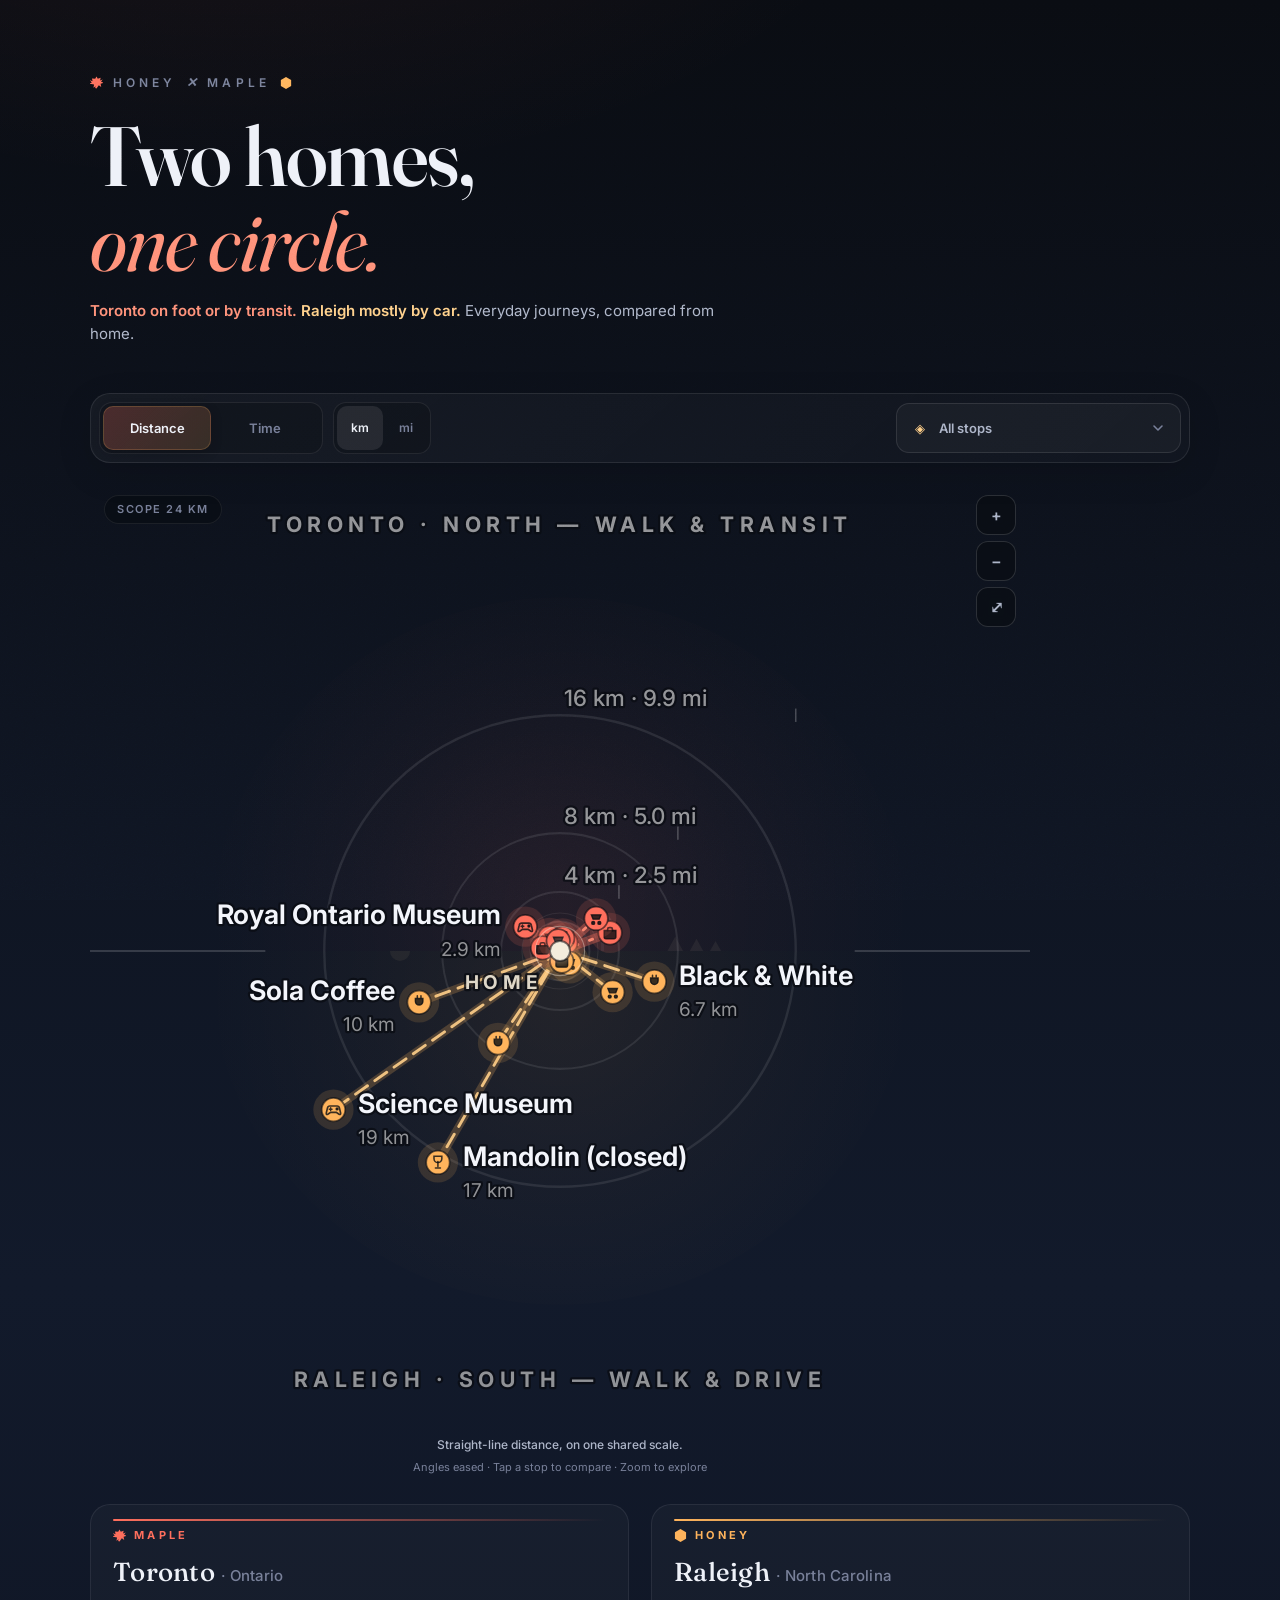
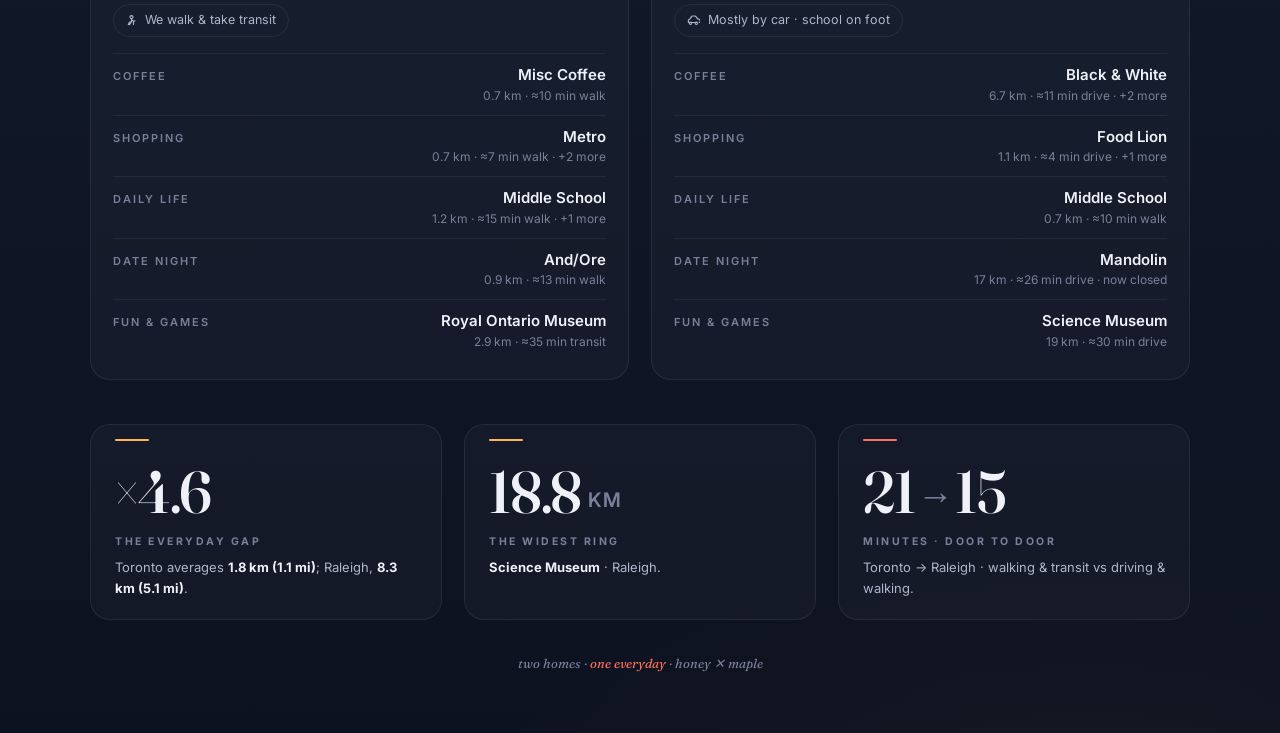
==== commit 3b3c03a0: "Add schools, Metro and museums with Shopping, Daily Life and Fun & Games categories Rename Shopping " ====
--- a/index.html
+++ b/index.html
@@ -5,7 +5,7 @@
 <meta name="viewport" content="width=device-width, initial-scale=1">
 <meta name="color-scheme" content="dark">
 <title>Honey ✕ Maple — Two Homes, One Circle</title>
-<meta name="description" content="Compare everyday distances and estimated travel minutes from our front doors in Toronto (walking and transit) vs Raleigh (driving). Names only — never addresses.">
+<meta name="description" content="Compare everyday distances and estimated travel minutes from Toronto (walking and transit) and Raleigh (mostly driving, with a walk to school). Names only — never addresses.">
 <link rel="preconnect" href="https://fonts.googleapis.com">
 <link rel="preconnect" href="https://fonts.gstatic.com" crossorigin>
 <link href="https://fonts.googleapis.com/css2?family=Fraunces:ital,opsz,wght@0,9..144,300..700;1,9..144,300..700&amp;family=Inter:wght@400;500;600;700&display=swap" rel="stylesheet">
@@ -293,7 +293,7 @@
     </h1>
     <p class="hm-lede hm-an" style="--d:.34s">
       <b class="hm-maple-ink">Toronto on foot or by transit.</b>
-      <b class="hm-honey-ink">Raleigh behind the wheel.</b>
+      <b class="hm-honey-ink">Raleigh mostly by car.</b>
       Everyday journeys, compared from home.
     </p>
   </header>
@@ -310,14 +310,14 @@
         <button type="button" id="hm-btn-km" aria-label="Kilometres" aria-pressed="true">km</button>
         <button type="button" id="hm-btn-mi" aria-label="Miles" aria-pressed="false">mi</button>
       </div>
-      <div class="hm-picker"><button type="button" class="hm-picker-trigger" id="hm-category" aria-haspopup="menu" aria-expanded="false" aria-controls="hm-category-menu"><span class="hm-picker-icon" aria-hidden="true">◈</span><span id="hm-category-label">All stops</span><svg class="hm-chevron" width="16" height="16" viewBox="0 0 16 16" aria-hidden="true"><path d="m4 6 4 4 4-4" fill="none" stroke="currentColor" stroke-width="1.6" stroke-linecap="round" stroke-linejoin="round"/></svg></button><div class="hm-chips" id="hm-category-menu" role="menu" aria-label="Filter stops by category" hidden><span class="hm-picker-heading" aria-hidden="true">Explore your everyday</span><button type="button" class="hm-chip" role="menuitemradio" data-cat="all" aria-pressed="true" aria-checked="true"><span class="hm-option-icon" aria-hidden="true">◈</span>All stops<span class="hm-option-check" aria-hidden="true">✓</span></button><button type="button" class="hm-chip" data-cat="coffee" role="menuitemradio" aria-pressed="false" aria-checked="false"><span class="hm-option-icon"><svg width="12" height="12" viewBox="0 0 14 14" aria-hidden="true"><g fill="none" stroke="currentColor" stroke-width="1.5" stroke-linecap="round"><path d="M3.2,5.2 h5.6 v2.2 a2.8,2.8 0 0 1 -5.6,0 z"/><path d="M8.8,6 h1.4 a1.4,1.4 0 0 1 0,2.8 h-1.6"/></g><path d="M4.9,3 v1.2 M7,3 v1.2" stroke="currentColor" stroke-width="1.3" stroke-linecap="round" fill="none"/></svg></span>Coffee<span class="hm-option-check" aria-hidden="true">✓</span></button><button type="button" class="hm-chip" data-cat="essentials" role="menuitemradio" aria-pressed="false" aria-checked="false"><span class="hm-option-icon"><svg width="12" height="12" viewBox="0 0 14 14" aria-hidden="true"><g fill="none" stroke="currentColor" stroke-width="1.5" stroke-linecap="round" stroke-linejoin="round"><path d="M2,3.5 h9.6 l-1.4,4.2 H4.2 z M4.2,7.7 v2.3 M9.6,7.7 v2.3"/></g></svg></span>Everyday Essentials<span class="hm-option-check" aria-hidden="true">✓</span></button><button type="button" class="hm-chip" data-cat="work" role="menuitemradio" aria-pressed="false" aria-checked="false"><span class="hm-option-icon"><svg width="12" height="12" viewBox="0 0 14 14" aria-hidden="true"><g fill="none" stroke="currentColor" stroke-width="1.5" stroke-linejoin="round"><path d="M2.4,4.8 h9.2 v5.6 a1.4,1.4 0 0 1 -1.4,1.4 h-6.4 a1.4,1.4 0 0 1 -1.4,-1.4 z"/><path d="M5.2,4.8 v-1 a1.2,1.2 0 0 1 1.2,-1.2 h1.2 a1.2,1.2 0 0 1 1.2,1.2 v1"/></g></svg></span>Work &amp; Volunteering<span class="hm-option-check" aria-hidden="true">✓</span></button><button type="button" class="hm-chip" data-cat="date-night" role="menuitemradio" aria-pressed="false" aria-checked="false"><span class="hm-option-icon"><svg width="12" height="12" viewBox="0 0 14 14" aria-hidden="true"><g fill="none" stroke="currentColor" stroke-width="1.5" stroke-linecap="round" stroke-linejoin="round"><path d="M3.2,2.8 h7.6 v1.4 a3.8,3.8 0 0 1 -7.6,0 z"/><path d="M7,8 v2.2 M4.4,11.8 h5.2"/></g></svg></span>Date Night<span class="hm-option-check" aria-hidden="true">✓</span></button></div></div>
+      <div class="hm-picker"><button type="button" class="hm-picker-trigger" id="hm-category" aria-haspopup="menu" aria-expanded="false" aria-controls="hm-category-menu"><span class="hm-picker-icon" aria-hidden="true">◈</span><span id="hm-category-label">All stops</span><svg class="hm-chevron" width="16" height="16" viewBox="0 0 16 16" aria-hidden="true"><path d="m4 6 4 4 4-4" fill="none" stroke="currentColor" stroke-width="1.6" stroke-linecap="round" stroke-linejoin="round"/></svg></button><div class="hm-chips" id="hm-category-menu" role="menu" aria-label="Filter stops by category" hidden><span class="hm-picker-heading" aria-hidden="true">Explore your everyday</span><button type="button" class="hm-chip" role="menuitemradio" data-cat="all" aria-pressed="true" aria-checked="true"><span class="hm-option-icon" aria-hidden="true">◈</span>All stops<span class="hm-option-check" aria-hidden="true">✓</span></button><button type="button" class="hm-chip" data-cat="coffee" role="menuitemradio" aria-pressed="false" aria-checked="false"><span class="hm-option-icon"><svg width="12" height="12" viewBox="0 0 14 14" aria-hidden="true"><g fill="none" stroke="currentColor" stroke-width="1.5" stroke-linecap="round"><path d="M3.2,5.2 h5.6 v2.2 a2.8,2.8 0 0 1 -5.6,0 z"/><path d="M8.8,6 h1.4 a1.4,1.4 0 0 1 0,2.8 h-1.6"/></g><path d="M4.9,3 v1.2 M7,3 v1.2" stroke="currentColor" stroke-width="1.3" stroke-linecap="round" fill="none"/></svg></span>Coffee<span class="hm-option-check" aria-hidden="true">✓</span></button><button type="button" class="hm-chip" data-cat="essentials" role="menuitemradio" aria-pressed="false" aria-checked="false"><span class="hm-option-icon"><svg width="12" height="12" viewBox="0 0 14 14" aria-hidden="true"><g fill="none" stroke="currentColor" stroke-width="1.5" stroke-linecap="round" stroke-linejoin="round"><path d="M2,3.5 h9.6 l-1.4,4.2 H4.2 z M4.2,7.7 v2.3 M9.6,7.7 v2.3"/></g></svg></span>Shopping<span class="hm-option-check" aria-hidden="true">✓</span></button><button type="button" class="hm-chip" data-cat="work" role="menuitemradio" aria-pressed="false" aria-checked="false"><span class="hm-option-icon"><svg width="12" height="12" viewBox="0 0 14 14" aria-hidden="true"><g fill="none" stroke="currentColor" stroke-width="1.5" stroke-linejoin="round"><path d="M2.4,4.8 h9.2 v5.6 a1.4,1.4 0 0 1 -1.4,1.4 h-6.4 a1.4,1.4 0 0 1 -1.4,-1.4 z"/><path d="M5.2,4.8 v-1 a1.2,1.2 0 0 1 1.2,-1.2 h1.2 a1.2,1.2 0 0 1 1.2,1.2 v1"/></g></svg></span>Daily Life<span class="hm-option-check" aria-hidden="true">✓</span></button><button type="button" class="hm-chip" data-cat="date-night" role="menuitemradio" aria-pressed="false" aria-checked="false"><span class="hm-option-icon"><svg width="12" height="12" viewBox="0 0 14 14" aria-hidden="true"><g fill="none" stroke="currentColor" stroke-width="1.5" stroke-linecap="round" stroke-linejoin="round"><path d="M3.2,2.8 h7.6 v1.4 a3.8,3.8 0 0 1 -7.6,0 z"/><path d="M7,8 v2.2 M4.4,11.8 h5.2"/></g></svg></span>Date Night<span class="hm-option-check" aria-hidden="true">✓</span></button><button type="button" class="hm-chip" data-cat="fun-games" role="menuitemradio" aria-pressed="false" aria-checked="false"><span class="hm-option-icon"><svg width="14" height="14" viewBox="0 0 14 14" aria-hidden="true"><g fill="none" stroke="currentColor" stroke-width="1.3" stroke-linecap="round" stroke-linejoin="round"><path d="M4.3,3.5 h5.4 q1.4,0 1.8,1.5 l.9,3.6 q.3,1.7-1.2,1.1 l-2.1-1.5 H4.9 l-2.1,1.5 q-1.5,.6-1.2-1.1 l.9-3.6 q.4-1.5 1.8-1.5z"/><path d="M3.4,6 h2.2 M4.5,4.9 v2.2"/></g><circle cx="9.6" cy="5.8" r=".8" fill="currentColor"/></svg></span>Fun &amp; Games<span class="hm-option-check" aria-hidden="true">✓</span></button></div></div>
     </div>
   </div>
 
   <!-- ======================= MAP (center stage) ======================= -->
   <section class="hm-stage">
     <figure class="hm-chartWrap hm-an" style="--d:.3s; margin:0">
-      <div class="hm-chart" id="hm-chart" role="group" aria-label="Distance and time compass around Home: rings double outward as the scope grows; Toronto stops in the north half (walking and transit), Raleigh stops in the south half (driven). Scroll to zoom, drag to roam."></div>
+      <div class="hm-chart" id="hm-chart" role="group" aria-label="Distance and time compass around Home: rings double outward as the scope grows; Toronto stops in the north half (walking and transit), Raleigh stops in the south half (mostly driving, with a walk to school). Scroll to zoom, drag to roam."></div>
       <div class="hm-zoom" role="group" aria-label="Map zoom">
         <button type="button" id="hm-zin" aria-label="Zoom in" title="Zoom in">+</button>
         <button type="button" id="hm-zout" aria-label="Zoom out" title="Zoom out">−</button>
@@ -337,13 +337,13 @@
       <div class="hm-alias"><svg width="13" height="13" viewBox="0 0 14 14" aria-hidden="true"><path fill="currentColor" d="M7 .6 8.4 3l3.1-1.2-.7 3 3-1.1-2 2.3 3 1.3-3.4 1 .7 3.5-2.6-1.8L7 13.4 5.5 12.9l.6-1.9-2.4 1.7.7-3.5L-1 8.2l3-1.3L-.2 4.6l3 1.1-.7-3L5.6 3z"/></svg> Maple</div>
       <h3>Toronto <span>· Ontario</span></h3>
       <div class="hm-mode"><svg width="11" height="11" viewBox="0 0 14 14" aria-hidden="true"><circle cx="7" cy="2.6" r="1.9" fill="none" stroke="currentColor" stroke-width="1.5"/><path d="M7 5v3.4l-2.6 4M7 6l2.8 2 1.6-.6M7 8.4l-2.6.8L3 12M9.8 8l-.4 4" fill="none" stroke="currentColor" stroke-width="1.5" stroke-linecap="round" stroke-linejoin="round"/></svg> We walk &amp; take transit</div>
-      <div class="hm-row"><span class="hm-row-k">Coffee</span><span class="hm-row-v"><b>Misc Coffee</b><i class="hm-u" data-km="0.7 km · ≈10 min walk" data-mi="0.4 mi · ≈10 min walk" data-time="≈10 min walk">0.7 km · ≈10 min walk</i></span></div><div class="hm-row"><span class="hm-row-k">Everyday Essentials</span><span class="hm-row-v"><b>Walmart</b><i class="hm-u" data-km="1.1 km · ≈15 min walk · +1 more" data-mi="0.7 mi · ≈15 min walk · +1 more" data-time="≈15 min walk · +1 more">1.1 km · ≈15 min walk · +1 more</i></span></div><div class="hm-row"><span class="hm-row-k">Work &amp; Volunteering</span><span class="hm-row-v"><b>Harbourfront Centre</b><i class="hm-u" data-km="3.6 km · ≈35 min transit" data-mi="2.2 mi · ≈35 min transit" data-time="≈35 min transit">3.6 km · ≈35 min transit</i></span></div><div class="hm-row"><span class="hm-row-k">Date Night</span><span class="hm-row-v"><b>And/Ore</b><i class="hm-u" data-km="0.9 km · ≈13 min walk" data-mi="0.5 mi · ≈13 min walk" data-time="≈13 min walk">0.9 km · ≈13 min walk</i></span></div>
+      <div class="hm-row"><span class="hm-row-k">Coffee</span><span class="hm-row-v"><b>Misc Coffee</b><i class="hm-u" data-km="0.7 km · ≈10 min walk" data-mi="0.4 mi · ≈10 min walk" data-time="≈10 min walk">0.7 km · ≈10 min walk</i></span></div><div class="hm-row"><span class="hm-row-k">Shopping</span><span class="hm-row-v"><b>Metro</b><i class="hm-u" data-km="0.7 km · ≈7 min walk · +2 more" data-mi="0.4 mi · ≈7 min walk · +2 more" data-time="≈7 min walk · +2 more">0.7 km · ≈7 min walk · +2 more</i></span></div><div class="hm-row"><span class="hm-row-k">Daily Life</span><span class="hm-row-v"><b>Middle School</b><i class="hm-u" data-km="1.2 km · ≈15 min walk · +1 more" data-mi="0.7 mi · ≈15 min walk · +1 more" data-time="≈15 min walk · +1 more">1.2 km · ≈15 min walk · +1 more</i></span></div><div class="hm-row"><span class="hm-row-k">Date Night</span><span class="hm-row-v"><b>And/Ore</b><i class="hm-u" data-km="0.9 km · ≈13 min walk" data-mi="0.5 mi · ≈13 min walk" data-time="≈13 min walk">0.9 km · ≈13 min walk</i></span></div><div class="hm-row"><span class="hm-row-k">Fun &amp; Games</span><span class="hm-row-v"><b>Royal Ontario Museum</b><i class="hm-u" data-km="2.9 km · ≈35 min transit" data-mi="1.8 mi · ≈35 min transit" data-time="≈35 min transit">2.9 km · ≈35 min transit</i></span></div>
     </aside>
     <aside class="hm-city hm-honey-card" id="hm-card-raleigh" tabindex="0">
       <div class="hm-alias"><svg width="13" height="13" viewBox="0 0 14 14" aria-hidden="true"><path fill="currentColor" d="M7 0l6 3.5v7L7 14l-6-3.5v-7z"/></svg> Honey</div>
       <h3>Raleigh <span>· North Carolina</span></h3>
-      <div class="hm-mode"><svg width="13" height="11" viewBox="0 0 16 14" aria-hidden="true"><path d="M1.5 9.5v-2.4c0-.6.3-1.1.8-1.4l1.5-1 1.6-2.6c.3-.5.8-.8 1.4-.8h3c.5 0 1 .3 1.3.7l2 2.7 2.2.9c.7.3 1.2 1 1.2 1.8v2.1h-1.2M4 9.5h8" fill="none" stroke="currentColor" stroke-width="1.5" stroke-linecap="round"/><circle cx="4.2" cy="10.6" r="1.5" fill="none" stroke="currentColor" stroke-width="1.4"/><circle cx="11.6" cy="10.6" r="1.5" fill="none" stroke="currentColor" stroke-width="1.4"/></svg> We drive everywhere</div>
-      <div class="hm-row"><span class="hm-row-k">Coffee</span><span class="hm-row-v"><b>Black &amp; White</b><i class="hm-u" data-km="6.7 km · ≈11 min drive · +2 more" data-mi="4.2 mi · ≈11 min drive · +2 more" data-time="≈11 min drive · +2 more">6.7 km · ≈11 min drive · +2 more</i></span></div><div class="hm-row"><span class="hm-row-k">Everyday Essentials</span><span class="hm-row-v"><b>Food Lion</b><i class="hm-u" data-km="1.1 km · ≈4 min drive · +1 more" data-mi="0.7 mi · ≈4 min drive · +1 more" data-time="≈4 min drive · +1 more">1.1 km · ≈4 min drive · +1 more</i></span></div><div class="hm-row"><span class="hm-row-k">Work &amp; Volunteering</span><span class="hm-row-v"><b class="hm-mute">—</b><i>&nbsp;</i></span></div><div class="hm-row"><span class="hm-row-k">Date Night</span><span class="hm-row-v"><b>Mandolin</b><i class="hm-u" data-km="17 km · ≈26 min drive · now closed" data-mi="10 mi · ≈26 min drive · now closed" data-time="≈26 min drive · now closed">17 km · ≈26 min drive · now closed</i></span></div>
+      <div class="hm-mode"><svg width="13" height="11" viewBox="0 0 16 14" aria-hidden="true"><path d="M1.5 9.5v-2.4c0-.6.3-1.1.8-1.4l1.5-1 1.6-2.6c.3-.5.8-.8 1.4-.8h3c.5 0 1 .3 1.3.7l2 2.7 2.2.9c.7.3 1.2 1 1.2 1.8v2.1h-1.2M4 9.5h8" fill="none" stroke="currentColor" stroke-width="1.5" stroke-linecap="round"/><circle cx="4.2" cy="10.6" r="1.5" fill="none" stroke="currentColor" stroke-width="1.4"/><circle cx="11.6" cy="10.6" r="1.5" fill="none" stroke="currentColor" stroke-width="1.4"/></svg> Mostly by car · school on foot</div>
+      <div class="hm-row"><span class="hm-row-k">Coffee</span><span class="hm-row-v"><b>Black &amp; White</b><i class="hm-u" data-km="6.7 km · ≈11 min drive · +2 more" data-mi="4.2 mi · ≈11 min drive · +2 more" data-time="≈11 min drive · +2 more">6.7 km · ≈11 min drive · +2 more</i></span></div><div class="hm-row"><span class="hm-row-k">Shopping</span><span class="hm-row-v"><b>Food Lion</b><i class="hm-u" data-km="1.1 km · ≈4 min drive · +1 more" data-mi="0.7 mi · ≈4 min drive · +1 more" data-time="≈4 min drive · +1 more">1.1 km · ≈4 min drive · +1 more</i></span></div><div class="hm-row"><span class="hm-row-k">Daily Life</span><span class="hm-row-v"><b>Middle School</b><i class="hm-u" data-km="0.7 km · ≈10 min walk" data-mi="0.4 mi · ≈10 min walk" data-time="≈10 min walk">0.7 km · ≈10 min walk</i></span></div><div class="hm-row"><span class="hm-row-k">Date Night</span><span class="hm-row-v"><b>Mandolin</b><i class="hm-u" data-km="17 km · ≈26 min drive · now closed" data-mi="10 mi · ≈26 min drive · now closed" data-time="≈26 min drive · now closed">17 km · ≈26 min drive · now closed</i></span></div><div class="hm-row"><span class="hm-row-k">Fun &amp; Games</span><span class="hm-row-v"><b>Science Museum</b><i class="hm-u" data-km="19 km · ≈30 min drive" data-mi="12 mi · ≈30 min drive" data-time="≈30 min drive">19 km · ≈30 min drive</i></span></div>
     </aside>
   </section>
 
@@ -370,7 +370,7 @@
 <div class="hm-grain" aria-hidden="true"></div>
 <noscript><p style="text-align:center;padding:20px;color:#aeb6c9">This visualization needs JavaScript — one static file, no external dependencies beyond web fonts.</p></noscript>
 
-<script id="hm-data">window.HM_DATA = {"chart":{"vb":840,"c":420,"rMaxPx":316,"ringKm":[0.5,1,2,4,8,16,32],"viewStops":[1,1.25,1.5,2,2.5,3,4,5,6,8,10,12,16,20,24,32,40],"ringMinutes":[2.5,5,10,20,40,80,160],"timeViewStops":[5,10,15,20,25,30,40,50,60,80,100,120,160,200],"aria":"Distance and time compass around Home: rings double outward as the scope grows; Toronto stops in the north half (walking and transit), Raleigh stops in the south half (driven). Scroll to zoom, drag to roam."},"meta":{"title":"Honey ✕ Maple — Two Homes, One Circle","description":"Compare everyday distances and estimated travel minutes from our front doors in Toronto (walking and transit) vs Raleigh (driving). Names only — never addresses."},"cities":{"toronto":{"name":"Toronto","region":"Ontario","alias":"Maple","aliasIcon":"leaf","accent":"#ff6f5d","soft":"#ff9078","mode":"walk","verb":"we walk or take transit","badge":"We walk & take transit","hemisphere":"north","tagline":"TORONTO · NORTH — WALK & TRANSIT","note":"The nearby errands are walks; the farther ones include transit, access on foot, and a little waiting.","home":{"label":"Home","lat":43.65179,"lon":-79.42289},"stopKeys":["walmart","misc","harbourfront","andore","ikea"]},"raleigh":{"name":"Raleigh","region":"North Carolina","alias":"Honey","aliasIcon":"hex","accent":"#ffb45c","soft":"#ffd08a","mode":"drive","verb":"we drive","badge":"We drive everywhere","hemisphere":"south","tagline":"RALEIGH · SOUTH — WE DRIVE","note":"Even “just down the road” starts with a car key — and the good coffee lives a highway away.","home":{"label":"Home","lat":35.94161,"lon":-78.57104},"stopKeys":["foodlion","jubala","sola","bw","target","mandolin"]}},"stops":[{"key":"walmart","city":"toronto","name":"Walmart","category":"essentials","catLabel":"Everyday Essentials","glyph":"cart","km":1.129,"angle":322,"labelDir":"left","routeKm":1.4,"travel":{"mode":"walk","walkingMinutes":15},"minutes":15,"timeNote":"≈15 min walk","timeDetail":"Stored trip estimate.","travelMode":"walk","bearingText":"west-north-west of home","distStr":{"km":"1.1 km · 0.7 mi","mi":"0.7 mi · 1.1 km"},"distShort":{"km":"1.1 km","mi":"0.7 mi"},"routeStr":{"km":"≈ 1.4 km","mi":"≈ 0.9 mi"},"ghostLabel":{"km":"1.1 km","mi":"0.7 mi"},"aria":"Walmart, Toronto — 1.1 km (0.7 mi) straight-line from home, about 15 minutes walking.","note":"Food Lion lands on almost the same circle — the same ring, worn by different shoes."},{"key":"misc","city":"toronto","name":"Misc Coffee","category":"coffee","catLabel":"Coffee","glyph":"cup","km":0.702,"angle":34,"labelDir":"right","routeKm":0.9,"travel":{"mode":"walk","walkingMinutes":10},"minutes":10,"timeNote":"≈10 min walk","timeDetail":"Stored trip estimate.","travelMode":"walk","bearingText":"due south of home","distStr":{"km":"0.7 km · 0.4 mi","mi":"0.4 mi · 0.7 km"},"distShort":{"km":"0.7 km","mi":"0.4 mi"},"routeStr":{"km":"≈ 0.9 km","mi":"≈ 0.6 mi"},"ghostLabel":{"km":"0.7 km","mi":"0.4 mi"},"aria":"Misc Coffee, Toronto — 0.7 km (0.4 mi) straight-line from home, about 10 minutes walking.","note":"Raleigh’s nearest espresso is a highway away — Toronto’s whole coffee ritual fits inside a rounding error of that drive."},{"key":"harbourfront","city":"toronto","name":"Harbourfront Centre","category":"work","catLabel":"Work & Volunteering","glyph":"case","km":3.613,"angle":70,"labelDir":"left","routeKm":4.4,"travel":{"mode":"transit","walkingMinutes":50,"transitMinutes":35,"source":{"provider":"Google Maps","originLabel":"Trinity Bellwoods Park","originKind":"public-neighbourhood-proxy","checkedOn":"2026-10-11","observedMinutes":34,"roundedToMinutes":5}},"minutes":35,"timeNote":"≈35 min transit","timeDetail":"Approximate Google Maps trip from Trinity Bellwoods Park (neighbourhood proxy), checked 2026-10-11. Rounded to 5 minutes; actual departure and service may vary.","travelMode":"transit","bearingText":"east-south-east of home","distStr":{"km":"3.6 km · 2.2 mi","mi":"2.2 mi · 3.6 km"},"distShort":{"km":"3.6 km","mi":"2.2 mi"},"routeStr":{"km":"≈ 4.4 km","mi":"≈ 2.7 mi"},"ghostLabel":{"km":"3.6 km","mi":"2.2 mi"},"aria":"Harbourfront Centre, Toronto — 3.6 km (2.2 mi) straight-line from home, about 35 minutes by public transit.","note":"A Toronto-only ring — Elijah’s volunteer post; Raleigh has nothing out here yet."},{"key":"andore","city":"toronto","name":"And/Ore","category":"date-night","catLabel":"Date Night","glyph":"date","km":0.883,"angle":12,"labelDir":"right","routeKm":1.1,"travel":{"mode":"walk","walkingMinutes":13},"minutes":13,"timeNote":"≈13 min walk","timeDetail":"Stored trip estimate.","travelMode":"walk","bearingText":"south-south-east of home","distStr":{"km":"0.9 km · 0.5 mi","mi":"0.5 mi · 0.9 km"},"distShort":{"km":"0.9 km","mi":"0.5 mi"},"routeStr":{"km":"≈ 1.1 km","mi":"≈ 0.7 mi"},"ghostLabel":{"km":"0.9 km","mi":"0.5 mi"},"aria":"And/Ore, Toronto — 0.9 km (0.5 mi) straight-line from home, about 13 minutes walking.","note":"Date night, Toronto-style — a short stroll. Mandolin’s old ring would swallow this whole walk whole."},{"key":"ikea","city":"toronto","name":"IKEA","category":"essentials","catLabel":"Everyday Essentials","glyph":"cart","km":3.299,"angle":48,"labelDir":"right","routeKm":4.4,"travel":{"mode":"transit","walkingMinutes":55,"transitMinutes":35,"source":{"provider":"Google Maps","originLabel":"Trinity Bellwoods Park","originKind":"public-neighbourhood-proxy","checkedOn":"2026-10-11","observedMinutes":33,"roundedToMinutes":5}},"minutes":35,"timeNote":"≈35 min transit","timeDetail":"Approximate Google Maps trip from Trinity Bellwoods Park (neighbourhood proxy), checked 2026-10-11. Rounded to 5 minutes; actual departure and service may vary.","travelMode":"transit","bearingText":"east-north-east of home","distStr":{"km":"3.3 km · 2.0 mi","mi":"2.0 mi · 3.3 km"},"distShort":{"km":"3.3 km","mi":"2.0 mi"},"routeStr":{"km":"≈ 4.4 km","mi":"≈ 2.7 mi"},"ghostLabel":{"km":"3.3 km","mi":"2.0 mi"},"aria":"IKEA, Toronto — 3.3 km (2.0 mi) straight-line from home, about 35 minutes by public transit.","note":"Flat-pack furniture without firing up an engine — downtown IKEA sits inside Harbourfront’s ring."},{"key":"foodlion","city":"raleigh","name":"Food Lion","category":"essentials","catLabel":"Everyday Essentials","glyph":"cart","km":1.064,"angle":142,"labelDir":"right","routeKm":1.4,"travel":{"mode":"drive","drivingMinutes":4},"minutes":4,"timeNote":"≈4 min drive","timeDetail":"Stored trip estimate.","travelMode":"drive","bearingText":"due east of home","distStr":{"km":"1.1 km · 0.7 mi","mi":"0.7 mi · 1.1 km"},"distShort":{"km":"1.1 km","mi":"0.7 mi"},"routeStr":{"km":"≈ 1.4 km","mi":"≈ 0.9 mi"},"ghostLabel":{"km":"1.1 km","mi":"0.7 mi"},"aria":"Food Lion, Raleigh — 1.1 km (0.7 mi) straight-line from home, about 4 minutes driving.","note":"Walmart lands on almost the same circle — but down there, that radius comes with a parking lot."},{"key":"jubala","city":"raleigh","name":"Jubala Coffee","category":"coffee","catLabel":"Coffee","glyph":"cup","km":7.527,"angle":214,"labelDir":"left","routeKm":9.9,"travel":{"mode":"drive","drivingMinutes":12},"minutes":12,"timeNote":"≈12 min drive","timeDetail":"Stored trip estimate.","travelMode":"drive","bearingText":"south-west of home","distStr":{"km":"7.5 km · 4.7 mi","mi":"4.7 mi · 7.5 km"},"distShort":{"km":"7.5 km","mi":"4.7 mi"},"routeStr":{"km":"≈ 9.9 km","mi":"≈ 6.2 mi"},"ghostLabel":{"km":"7.5 km","mi":"4.7 mi"},"aria":"Jubala Coffee, Raleigh — 7.5 km (4.7 mi) straight-line from home, about 12 minutes driving.","note":"Misc sits ×10.7 closer in — Toronto’s whole coffee ritual fits inside a rounding error of this drive."},{"key":"sola","city":"raleigh","name":"Sola Coffee","category":"coffee","catLabel":"Coffee","glyph":"cup","km":10.174,"angle":250,"labelDir":"left","routeKm":13.0,"travel":{"mode":"drive","drivingMinutes":18},"minutes":18,"timeNote":"≈18 min drive","timeDetail":"Stored trip estimate.","travelMode":"drive","bearingText":"south-west of home","distStr":{"km":"10 km · 6.3 mi","mi":"6.3 mi · 10 km"},"distShort":{"km":"10 km","mi":"6.3 mi"},"routeStr":{"km":"≈ 13 km","mi":"≈ 8.1 mi"},"ghostLabel":{"km":"10 km","mi":"6.3 mi"},"aria":"Sola Coffee, Raleigh — 10 km (6.3 mi) straight-line from home, about 18 minutes driving.","note":"Raleigh’s coffee circle keeps growing — Sola sits even farther out than Jubala."},{"key":"bw","city":"raleigh","name":"Black & White","category":"coffee","catLabel":"Coffee","glyph":"cup","km":6.733,"angle":108,"labelDir":"left","routeKm":8.2,"travel":{"mode":"drive","drivingMinutes":11},"minutes":11,"timeNote":"≈11 min drive","timeDetail":"Stored trip estimate.","travelMode":"drive","bearingText":"north-east of home","distStr":{"km":"6.7 km · 4.2 mi","mi":"4.2 mi · 6.7 km"},"distShort":{"km":"6.7 km","mi":"4.2 mi"},"routeStr":{"km":"≈ 8.2 km","mi":"≈ 5.1 mi"},"ghostLabel":{"km":"6.7 km","mi":"4.2 mi"},"aria":"Black &amp; White, Raleigh — 6.7 km (4.2 mi) straight-line from home, about 11 minutes driving.","note":"The original Wake Forest café — the nearest thing to a corner shop, and it’s still a 6.7 km hop from the front door."},{"key":"target","city":"raleigh","name":"Target","category":"essentials","catLabel":"Everyday Essentials","glyph":"cart","km":4.534,"angle":128,"labelDir":"right","routeKm":5.6,"travel":{"mode":"drive","drivingMinutes":8},"minutes":8,"timeNote":"≈8 min drive","timeDetail":"Stored trip estimate.","travelMode":"drive","bearingText":"north-east of home","distStr":{"km":"4.5 km · 2.8 mi","mi":"2.8 mi · 4.5 km"},"distShort":{"km":"4.5 km","mi":"2.8 mi"},"routeStr":{"km":"≈ 5.6 km","mi":"≈ 3.5 mi"},"ghostLabel":{"km":"4.5 km","mi":"2.8 mi"},"aria":"Target, Raleigh — 4.5 km (2.8 mi) straight-line from home, about 8 minutes driving.","note":"Four kilometres of suburb for the same cart of stuff Toronto walks to."},{"key":"mandolin","city":"raleigh","name":"Mandolin","category":"date-night","catLabel":"Date Night","glyph":"date","km":16.572,"angle":210,"labelDir":"left","routeKm":21.0,"travel":{"mode":"drive","drivingMinutes":26},"minutes":26,"timeNote":"≈26 min drive","timeDetail":"Stored trip estimate.","travelMode":"drive","bearingText":"south-south-west of home","distStr":{"km":"17 km · 10 mi","mi":"10 mi · 17 km"},"distShort":{"km":"17 km","mi":"10 mi"},"routeStr":{"km":"≈ 21 km","mi":"≈ 13 mi"},"ghostLabel":{"km":"17 km","mi":"10 mi"},"aria":"Mandolin, Raleigh — 17 km (10 mi) straight-line from home, about 26 minutes driving.","note":"A closed chapter, kept on the map — date night once meant a half-hour drive south.","status":"closed"}],"categories":[{"key":"coffee","label":"Coffee","glyph":"cup","metric":{"scope":"coffee","title":"The coffee gap","flavor":"The nearest espresso is a highway away.","widestFlavor":"Raleigh’s coffee circle doesn’t quit.","minutesFlavor":"Up north it’s a stroll; down south it’s a commute."}},{"key":"essentials","label":"Everyday Essentials","glyph":"cart","metric":{"scope":"essentials","title":"The essentials gap","flavor":"Same cart of stuff — down south it comes with a parking lot.","widestFlavor":"The big-box run still crosses most of Toronto.","minutesFlavor":"A walk or transit ride up north; a drive down south."}},{"key":"work","label":"Work & Volunteering","glyph":"case","metric":{"scope":"work & volunteering","title":"A Toronto-only ring","soloFlavor":"Raleigh has nothing in this circle yet.","widestFlavor":"The volunteer post holds the whole map.","minutesFlavor":"No Raleigh counterpart to compare."}},{"key":"date-night","label":"Date Night","glyph":"date","metric":{"scope":"date-night","title":"The date-night gap","flavor":"Up north the night out is a stroll; down south it’s a road trip.","widestFlavor":"A closed chapter keeps the widest ring of all.","minutesFlavor":"The one errand where the stroll wins — dinner is closer on foot than by car."}}],"allMetric":{"scope":"everyday","title":"The everyday gap","flavor":"The pull of the suburb, drawn to scale.","widestFlavor":"Pick a category — or zoom in — to find the walkable core.","minutesFlavor":"Nearby walks and farther transit trips share a clock with Raleigh’s drives."}};</script>
+<script id="hm-data">window.HM_DATA = {"chart":{"vb":840,"c":420,"rMaxPx":316,"ringKm":[0.5,1,2,4,8,16,32],"viewStops":[1,1.25,1.5,2,2.5,3,4,5,6,8,10,12,16,20,24,32,40],"ringMinutes":[2.5,5,10,20,40,80,160],"timeViewStops":[5,10,15,20,25,30,40,50,60,80,100,120,160,200],"aria":"Distance and time compass around Home: rings double outward as the scope grows; Toronto stops in the north half (walking and transit), Raleigh stops in the south half (mostly driving, with a walk to school). Scroll to zoom, drag to roam."},"meta":{"title":"Honey ✕ Maple — Two Homes, One Circle","description":"Compare everyday distances and estimated travel minutes from Toronto (walking and transit) and Raleigh (mostly driving, with a walk to school). Names only — never addresses."},"cities":{"toronto":{"name":"Toronto","region":"Ontario","alias":"Maple","aliasIcon":"leaf","accent":"#ff6f5d","soft":"#ff9078","mode":"walk","verb":"we walk or take transit","badge":"We walk & take transit","hemisphere":"north","tagline":"TORONTO · NORTH — WALK & TRANSIT","note":"The nearby errands are walks; the farther ones include transit, access on foot, and a little waiting.","home":{"label":"Home","lat":43.65179,"lon":-79.42289},"stopKeys":["walmart","misc","harbourfront","andore","ikea","school-toronto","metro","rom"]},"raleigh":{"name":"Raleigh","region":"North Carolina","alias":"Honey","aliasIcon":"hex","accent":"#ffb45c","soft":"#ffd08a","mode":"drive","verb":"we mostly drive","badge":"Mostly by car · school on foot","hemisphere":"south","tagline":"RALEIGH · SOUTH — WALK & DRIVE","note":"Most trips start with a car key; middle school is a short walk.","home":{"label":"Home","lat":35.94161,"lon":-78.57104},"stopKeys":["foodlion","jubala","sola","bw","target","mandolin","school-raleigh","science-museum"]}},"stops":[{"key":"walmart","city":"toronto","name":"Walmart","category":"essentials","catLabel":"Shopping","glyph":"cart","km":1.129,"angle":322,"labelDir":"left","routeKm":1.4,"travel":{"mode":"walk","walkingMinutes":15},"minutes":15,"timeNote":"≈15 min walk","timeDetail":"Stored trip estimate.","travelMode":"walk","bearingText":"west-north-west of home","distStr":{"km":"1.1 km · 0.7 mi","mi":"0.7 mi · 1.1 km"},"distShort":{"km":"1.1 km","mi":"0.7 mi"},"routeStr":{"km":"≈ 1.4 km","mi":"≈ 0.9 mi"},"ghostLabel":{"km":"1.1 km","mi":"0.7 mi"},"aria":"Walmart, Toronto — 1.1 km (0.7 mi) straight-line from home, about 15 minutes walking.","note":"Food Lion lands on almost the same circle — the same ring, worn by different shoes."},{"key":"misc","city":"toronto","name":"Misc Coffee","category":"coffee","catLabel":"Coffee","glyph":"cup","km":0.702,"angle":34,"labelDir":"right","routeKm":0.9,"travel":{"mode":"walk","walkingMinutes":10},"minutes":10,"timeNote":"≈10 min walk","timeDetail":"Stored trip estimate.","travelMode":"walk","bearingText":"due south of home","distStr":{"km":"0.7 km · 0.4 mi","mi":"0.4 mi · 0.7 km"},"distShort":{"km":"0.7 km","mi":"0.4 mi"},"routeStr":{"km":"≈ 0.9 km","mi":"≈ 0.6 mi"},"ghostLabel":{"km":"0.7 km","mi":"0.4 mi"},"aria":"Misc Coffee, Toronto — 0.7 km (0.4 mi) straight-line from home, about 10 minutes walking.","note":"Raleigh’s nearest espresso is a highway away — Toronto’s whole coffee ritual fits inside a rounding error of that drive."},{"key":"harbourfront","city":"toronto","name":"Harbourfront Centre","category":"work","catLabel":"Daily Life","glyph":"case","km":3.613,"angle":70,"labelDir":"left","routeKm":4.4,"travel":{"mode":"transit","walkingMinutes":50,"transitMinutes":35,"source":{"provider":"Google Maps","originLabel":"Trinity Bellwoods Park","originKind":"public-neighbourhood-proxy","checkedOn":"2026-10-11","observedMinutes":34,"roundedToMinutes":5}},"minutes":35,"timeNote":"≈35 min transit","timeDetail":"Approximate Google Maps trip from Trinity Bellwoods Park (neighbourhood proxy), checked 2026-10-11. Rounded to 5 minutes; actual departure and service may vary.","travelMode":"transit","bearingText":"east-south-east of home","distStr":{"km":"3.6 km · 2.2 mi","mi":"2.2 mi · 3.6 km"},"distShort":{"km":"3.6 km","mi":"2.2 mi"},"routeStr":{"km":"≈ 4.4 km","mi":"≈ 2.7 mi"},"ghostLabel":{"km":"3.6 km","mi":"2.2 mi"},"aria":"Harbourfront Centre, Toronto — 3.6 km (2.2 mi) straight-line from home, about 35 minutes by public transit.","note":"Elijah’s volunteer post — part of daily life, alongside the walk to school."},{"key":"andore","city":"toronto","name":"And/Ore","category":"date-night","catLabel":"Date Night","glyph":"date","km":0.883,"angle":12,"labelDir":"right","routeKm":1.1,"travel":{"mode":"walk","walkingMinutes":13},"minutes":13,"timeNote":"≈13 min walk","timeDetail":"Stored trip estimate.","travelMode":"walk","bearingText":"south-south-east of home","distStr":{"km":"0.9 km · 0.5 mi","mi":"0.5 mi · 0.9 km"},"distShort":{"km":"0.9 km","mi":"0.5 mi"},"routeStr":{"km":"≈ 1.1 km","mi":"≈ 0.7 mi"},"ghostLabel":{"km":"0.9 km","mi":"0.5 mi"},"aria":"And/Ore, Toronto — 0.9 km (0.5 mi) straight-line from home, about 13 minutes walking.","note":"Date night, Toronto-style — a short stroll. Mandolin’s old ring would swallow this whole walk whole."},{"key":"ikea","city":"toronto","name":"IKEA","category":"essentials","catLabel":"Shopping","glyph":"cart","km":3.299,"angle":48,"labelDir":"right","routeKm":4.4,"travel":{"mode":"transit","walkingMinutes":55,"transitMinutes":35,"source":{"provider":"Google Maps","originLabel":"Trinity Bellwoods Park","originKind":"public-neighbourhood-proxy","checkedOn":"2026-10-11","observedMinutes":33,"roundedToMinutes":5}},"minutes":35,"timeNote":"≈35 min transit","timeDetail":"Approximate Google Maps trip from Trinity Bellwoods Park (neighbourhood proxy), checked 2026-10-11. Rounded to 5 minutes; actual departure and service may vary.","travelMode":"transit","bearingText":"east-north-east of home","distStr":{"km":"3.3 km · 2.0 mi","mi":"2.0 mi · 3.3 km"},"distShort":{"km":"3.3 km","mi":"2.0 mi"},"routeStr":{"km":"≈ 4.4 km","mi":"≈ 2.7 mi"},"ghostLabel":{"km":"3.3 km","mi":"2.0 mi"},"aria":"IKEA, Toronto — 3.3 km (2.0 mi) straight-line from home, about 35 minutes by public transit.","note":"Flat-pack furniture without firing up an engine — downtown IKEA sits inside Harbourfront’s ring."},{"key":"foodlion","city":"raleigh","name":"Food Lion","category":"essentials","catLabel":"Shopping","glyph":"cart","km":1.064,"angle":142,"labelDir":"right","routeKm":1.4,"travel":{"mode":"drive","drivingMinutes":4},"minutes":4,"timeNote":"≈4 min drive","timeDetail":"Stored trip estimate.","travelMode":"drive","bearingText":"due east of home","distStr":{"km":"1.1 km · 0.7 mi","mi":"0.7 mi · 1.1 km"},"distShort":{"km":"1.1 km","mi":"0.7 mi"},"routeStr":{"km":"≈ 1.4 km","mi":"≈ 0.9 mi"},"ghostLabel":{"km":"1.1 km","mi":"0.7 mi"},"aria":"Food Lion, Raleigh — 1.1 km (0.7 mi) straight-line from home, about 4 minutes driving.","note":"Walmart lands on almost the same circle — but down there, that radius comes with a parking lot."},{"key":"jubala","city":"raleigh","name":"Jubala Coffee","category":"coffee","catLabel":"Coffee","glyph":"cup","km":7.527,"angle":214,"labelDir":"left","routeKm":9.9,"travel":{"mode":"drive","drivingMinutes":12},"minutes":12,"timeNote":"≈12 min drive","timeDetail":"Stored trip estimate.","travelMode":"drive","bearingText":"south-west of home","distStr":{"km":"7.5 km · 4.7 mi","mi":"4.7 mi · 7.5 km"},"distShort":{"km":"7.5 km","mi":"4.7 mi"},"routeStr":{"km":"≈ 9.9 km","mi":"≈ 6.2 mi"},"ghostLabel":{"km":"7.5 km","mi":"4.7 mi"},"aria":"Jubala Coffee, Raleigh — 7.5 km (4.7 mi) straight-line from home, about 12 minutes driving.","note":"Misc sits ×10.7 closer in — Toronto’s whole coffee ritual fits inside a rounding error of this drive."},{"key":"sola","city":"raleigh","name":"Sola Coffee","category":"coffee","catLabel":"Coffee","glyph":"cup","km":10.174,"angle":250,"labelDir":"left","routeKm":13.0,"travel":{"mode":"drive","drivingMinutes":18},"minutes":18,"timeNote":"≈18 min drive","timeDetail":"Stored trip estimate.","travelMode":"drive","bearingText":"south-west of home","distStr":{"km":"10 km · 6.3 mi","mi":"6.3 mi · 10 km"},"distShort":{"km":"10 km","mi":"6.3 mi"},"routeStr":{"km":"≈ 13 km","mi":"≈ 8.1 mi"},"ghostLabel":{"km":"10 km","mi":"6.3 mi"},"aria":"Sola Coffee, Raleigh — 10 km (6.3 mi) straight-line from home, about 18 minutes driving.","note":"Raleigh’s coffee circle keeps growing — Sola sits even farther out than Jubala."},{"key":"bw","city":"raleigh","name":"Black & White","category":"coffee","catLabel":"Coffee","glyph":"cup","km":6.733,"angle":108,"labelDir":"left","routeKm":8.2,"travel":{"mode":"drive","drivingMinutes":11},"minutes":11,"timeNote":"≈11 min drive","timeDetail":"Stored trip estimate.","travelMode":"drive","bearingText":"north-east of home","distStr":{"km":"6.7 km · 4.2 mi","mi":"4.2 mi · 6.7 km"},"distShort":{"km":"6.7 km","mi":"4.2 mi"},"routeStr":{"km":"≈ 8.2 km","mi":"≈ 5.1 mi"},"ghostLabel":{"km":"6.7 km","mi":"4.2 mi"},"aria":"Black &amp; White, Raleigh — 6.7 km (4.2 mi) straight-line from home, about 11 minutes driving.","note":"The original Wake Forest café — the nearest thing to a corner shop, and it’s still a 6.7 km hop from the front door."},{"key":"target","city":"raleigh","name":"Target","category":"essentials","catLabel":"Shopping","glyph":"cart","km":4.534,"angle":128,"labelDir":"right","routeKm":5.6,"travel":{"mode":"drive","drivingMinutes":8},"minutes":8,"timeNote":"≈8 min drive","timeDetail":"Stored trip estimate.","travelMode":"drive","bearingText":"north-east of home","distStr":{"km":"4.5 km · 2.8 mi","mi":"2.8 mi · 4.5 km"},"distShort":{"km":"4.5 km","mi":"2.8 mi"},"routeStr":{"km":"≈ 5.6 km","mi":"≈ 3.5 mi"},"ghostLabel":{"km":"4.5 km","mi":"2.8 mi"},"aria":"Target, Raleigh — 4.5 km (2.8 mi) straight-line from home, about 8 minutes driving.","note":"Four kilometres of suburb for the same cart of stuff Toronto walks to."},{"key":"mandolin","city":"raleigh","name":"Mandolin","category":"date-night","catLabel":"Date Night","glyph":"date","km":16.572,"angle":210,"labelDir":"left","routeKm":21.0,"travel":{"mode":"drive","drivingMinutes":26},"minutes":26,"timeNote":"≈26 min drive","timeDetail":"Stored trip estimate.","travelMode":"drive","bearingText":"south-south-west of home","distStr":{"km":"17 km · 10 mi","mi":"10 mi · 17 km"},"distShort":{"km":"17 km","mi":"10 mi"},"routeStr":{"km":"≈ 21 km","mi":"≈ 13 mi"},"ghostLabel":{"km":"17 km","mi":"10 mi"},"aria":"Mandolin, Raleigh — 17 km (10 mi) straight-line from home, about 26 minutes driving.","note":"A closed chapter, kept on the map — date night once meant a half-hour drive south.","status":"closed"},{"key":"school-raleigh","city":"raleigh","name":"Middle School","category":"work","catLabel":"Daily Life","glyph":"case","km":0.7,"angle":170,"labelDir":"right","routeKm":null,"travel":{"mode":"walk","walkingMinutes":10},"minutes":10,"timeNote":"≈10 min walk","timeDetail":"Stored trip estimate.","travelMode":"walk","bearingText":null,"distStr":{"km":"0.7 km · 0.4 mi","mi":"0.4 mi · 0.7 km"},"distShort":{"km":"0.7 km","mi":"0.4 mi"},"routeStr":null,"ghostLabel":{"km":"0.7 km","mi":"0.4 mi"},"aria":"Middle School, Raleigh — 0.7 km (0.4 mi) straight-line from home, about 10 minutes walking.","note":"The school run is a ten-minute walk, even in Raleigh."},{"key":"school-toronto","city":"toronto","name":"Middle School","category":"work","catLabel":"Daily Life","glyph":"case","km":1.2,"angle":280,"labelDir":"left","routeKm":null,"travel":{"mode":"walk","walkingMinutes":15},"minutes":15,"timeNote":"≈15 min walk","timeDetail":"Stored trip estimate.","travelMode":"walk","bearingText":null,"distStr":{"km":"1.2 km · 0.7 mi","mi":"0.7 mi · 1.2 km"},"distShort":{"km":"1.2 km","mi":"0.7 mi"},"routeStr":null,"ghostLabel":{"km":"1.2 km","mi":"0.7 mi"},"aria":"Middle School, Toronto — 1.2 km (0.7 mi) straight-line from home, about 15 minutes walking.","note":"A fifteen-minute walk to middle school."},{"key":"metro","city":"toronto","name":"Metro","category":"essentials","catLabel":"Shopping","glyph":"cart","km":0.7,"angle":350,"labelDir":"left","routeKm":null,"travel":{"mode":"walk","walkingMinutes":7},"minutes":7,"timeNote":"≈7 min walk","timeDetail":"Stored trip estimate.","travelMode":"walk","bearingText":null,"distStr":{"km":"0.7 km · 0.4 mi","mi":"0.4 mi · 0.7 km"},"distShort":{"km":"0.7 km","mi":"0.4 mi"},"routeStr":null,"ghostLabel":{"km":"0.7 km","mi":"0.4 mi"},"aria":"Metro, Toronto — 0.7 km (0.4 mi) straight-line from home, about 7 minutes walking.","note":"Groceries, seven minutes from home on foot."},{"key":"rom","city":"toronto","name":"Royal Ontario Museum","category":"fun-games","catLabel":"Fun & Games","glyph":"game","km":2.877,"angle":305,"labelDir":"left","routeKm":null,"travel":{"mode":"transit","transitMinutes":35,"source":{"provider":"Google Maps","originLabel":"Trinity Bellwoods Park","originKind":"public-neighbourhood-proxy","checkedOn":"2026-10-11","observedMinutes":33,"roundedToMinutes":5}},"minutes":35,"timeNote":"≈35 min transit","timeDetail":"Approximate Google Maps trip from Trinity Bellwoods Park (neighbourhood proxy), checked 2026-10-11. Rounded to 5 minutes; actual departure and service may vary.","travelMode":"transit","bearingText":"north-east of home","distStr":{"km":"2.9 km · 1.8 mi","mi":"1.8 mi · 2.9 km"},"distShort":{"km":"2.9 km","mi":"1.8 mi"},"routeStr":null,"ghostLabel":{"km":"2.9 km","mi":"1.8 mi"},"aria":"Royal Ontario Museum, Toronto — 2.9 km (1.8 mi) straight-line from home, about 35 minutes by public transit.","note":"A museum day by public transit."},{"key":"science-museum","city":"raleigh","name":"Science Museum","category":"fun-games","catLabel":"Fun & Games","glyph":"game","km":18.77,"angle":235,"labelDir":"left","routeKm":null,"travel":{"mode":"drive","drivingMinutes":30,"source":{"provider":"Google Maps","originLabel":"Food Lion, Crenshaw Corners","originKind":"public-neighbourhood-proxy","checkedOn":"2026-10-11","observedMinutes":30,"observedRouteKm":25.3,"roundedToMinutes":5}},"minutes":30,"timeNote":"≈30 min drive","timeDetail":"Approximate Google Maps trip from Food Lion, Crenshaw Corners (neighbourhood proxy), checked 2026-10-11. Rounded to 5 minutes; actual departure and service may vary.","travelMode":"drive","bearingText":"south-south-west of home","distStr":{"km":"19 km · 12 mi","mi":"12 mi · 19 km"},"distShort":{"km":"19 km","mi":"12 mi"},"routeStr":null,"ghostLabel":{"km":"19 km","mi":"12 mi"},"aria":"Science Museum, Raleigh — 19 km (12 mi) straight-line from home, about 30 minutes driving.","note":"The NC Museum of Natural Sciences in downtown Raleigh — a museum day by car."}],"categories":[{"key":"coffee","label":"Coffee","glyph":"cup","metric":{"scope":"coffee","title":"The coffee gap","flavor":"The nearest espresso is a highway away.","widestFlavor":"Raleigh’s coffee circle doesn’t quit.","minutesFlavor":"Up north it’s a stroll; down south it’s a commute."}},{"key":"essentials","label":"Shopping","glyph":"cart","metric":{"scope":"shopping","title":"The shopping gap","flavor":"Same cart of stuff — down south it comes with a parking lot.","widestFlavor":"The big-box run still crosses most of Toronto.","minutesFlavor":"A walk or transit ride up north; a drive down south."}},{"key":"work","label":"Daily Life","glyph":"case","metric":{"scope":"daily life","title":"The daily-life gap","flavor":"School and volunteering, measured from the same doorstep.","widestFlavor":"School walks share a circle with the volunteer trip.","minutesFlavor":"Daily routines, compared in minutes."}},{"key":"date-night","label":"Date Night","glyph":"date","metric":{"scope":"date-night","title":"The date-night gap","flavor":"Up north the night out is a stroll; down south it’s a road trip.","widestFlavor":"A closed chapter keeps the widest ring of all.","minutesFlavor":"The one errand where the stroll wins — dinner is closer on foot than by car."}},{"key":"fun-games","label":"Fun & Games","glyph":"game","metric":{"scope":"fun & games","title":"The fun & games gap","flavor":"A museum day in two cities.","widestFlavor":"The same curiosity, a different journey.","minutesFlavor":"Transit in Toronto; driving in Raleigh."}}],"allMetric":{"scope":"everyday","title":"The everyday gap","flavor":"The pull of the suburb, drawn to scale.","widestFlavor":"Pick a category — or zoom in — to find the walkable core.","minutesFlavor":"Nearby walks and farther transit trips share a clock with Raleigh’s drives."}};</script>
 <script>
 /* ============================================================
    HONEY ✕ MAPLE — assets/app.js
@@ -455,6 +455,8 @@
        + '<path d="M-1.7,-1.6 v-1 a1.1,1.1 0 0 1 1.1,-1.1 h1.2 a1.1,1.1 0 0 1 1.1,1.1 v1" fill="none" stroke-width="1.2"/>',
   date: '<path d="M-2.8,-4.4 h5.6 v1.7 a2.8,2.8 0 0 1 -5.6,0 z" fill="none" stroke-width="1.1"/>'
        + '<path d="M0,-0.6 v3.4 M-1.8,3.9 h3.6" fill="none" stroke-width="1.1"/>',
+  game: '<path d="M-2.6,-2.6 h5.2 q1.4,0 1.7,1.5 l.8,3.4 q.3,1.6-1.1,1 l-2-1.4 h-4 l-2,1.4 q-1.4,.6-1.1-1 l.8-3.4 q.3-1.5 1.7-1.5z" fill="none" stroke-width="1.2"/>'
+       + '<path d="M-3,-.3 h2 M-2,-1.3 v2" fill="none" stroke-width="1"/><circle cx="2.6" cy="-.5" r=".7"/>',
 };
 
 /* ---------- decorative skylines (pure ornament, presentation-only) ---------- */
@@ -926,9 +928,9 @@
     + esc(dispName(st)) + '<span class="hm-tip-cat">' + esc(st.catLabel) + '</span></div>'
     + '<div class="hm-tip-rows">'
     + (MEASURE === 'distance' ? '<div class="hm-tip-row">Distance<b>' + st.distStr[UNIT] + '</b></div>'
-    + '<div class="hm-tip-row">Route<b>' + st.routeStr[UNIT] + '</b></div>' : '')
+    + (st.routeStr ? '<div class="hm-tip-row">Route<b>' + st.routeStr[UNIT] + '</b></div>' : '') : '')
     + '<div class="hm-tip-row">' + modeLabel(st) + '<b>' + esc(st.timeNote) + '</b></div>'
-    + '<div class="hm-tip-row">Bearing<b>' + esc(st.bearingText) + '</b></div>'
+    + (st.bearingText ? '<div class="hm-tip-row">Bearing<b>' + esc(st.bearingText) + '</b></div>' : '')
     + (st.status === 'closed' ? '<div class="hm-tip-row">Status<b>now closed</b></div>' : '')
     + '</div>'
     + '<div class="hm-tip-estimate">' + esc(st.timeDetail) + '</div>'
@@ -1036,7 +1038,7 @@
     animNum(num3a, t, 0, '');
     animNum(num3b, r, 0, '');
     arrow3.style.display = '';
-    p3.innerHTML = 'Toronto → Raleigh · ' + modesOf(T) + ' vs driving.';
+    p3.innerHTML = 'Toronto → Raleigh · ' + modesOf(T) + ' vs ' + modesOf(R) + '.';
   } else {
     const solo = T.length ? T : R;
     const mode = modesOf(solo);
@@ -1150,7 +1152,13 @@
   if (target) { e.preventDefault(); target.focus({preventScroll:true}); }
 });
 document.addEventListener('pointerdown', e => { if (!picker.contains(e.target)) closeCategory(false); });
-picker.addEventListener('focusout', e => { if (!picker.contains(e.relatedTarget)) closeCategory(false); });
+picker.addEventListener('focusout', e => {
+  // Safari can blur a button on tap without focusing the next button. A null
+  // relatedTarget must not hide the tapped option before its click arrives.
+  // Outside pointerdown already dismisses the menu; Tab supplies a new target.
+  if (e.relatedTarget && !picker.contains(e.relatedTarget)) closeCategory(false);
+});
+window.addEventListener('blur', () => closeCategory(false));
 document.querySelectorAll('.hm-chip').forEach(function (chip) {
   chip.addEventListener('click', function () { setFilter(chip.dataset.cat); closeCategory(true); });
 });
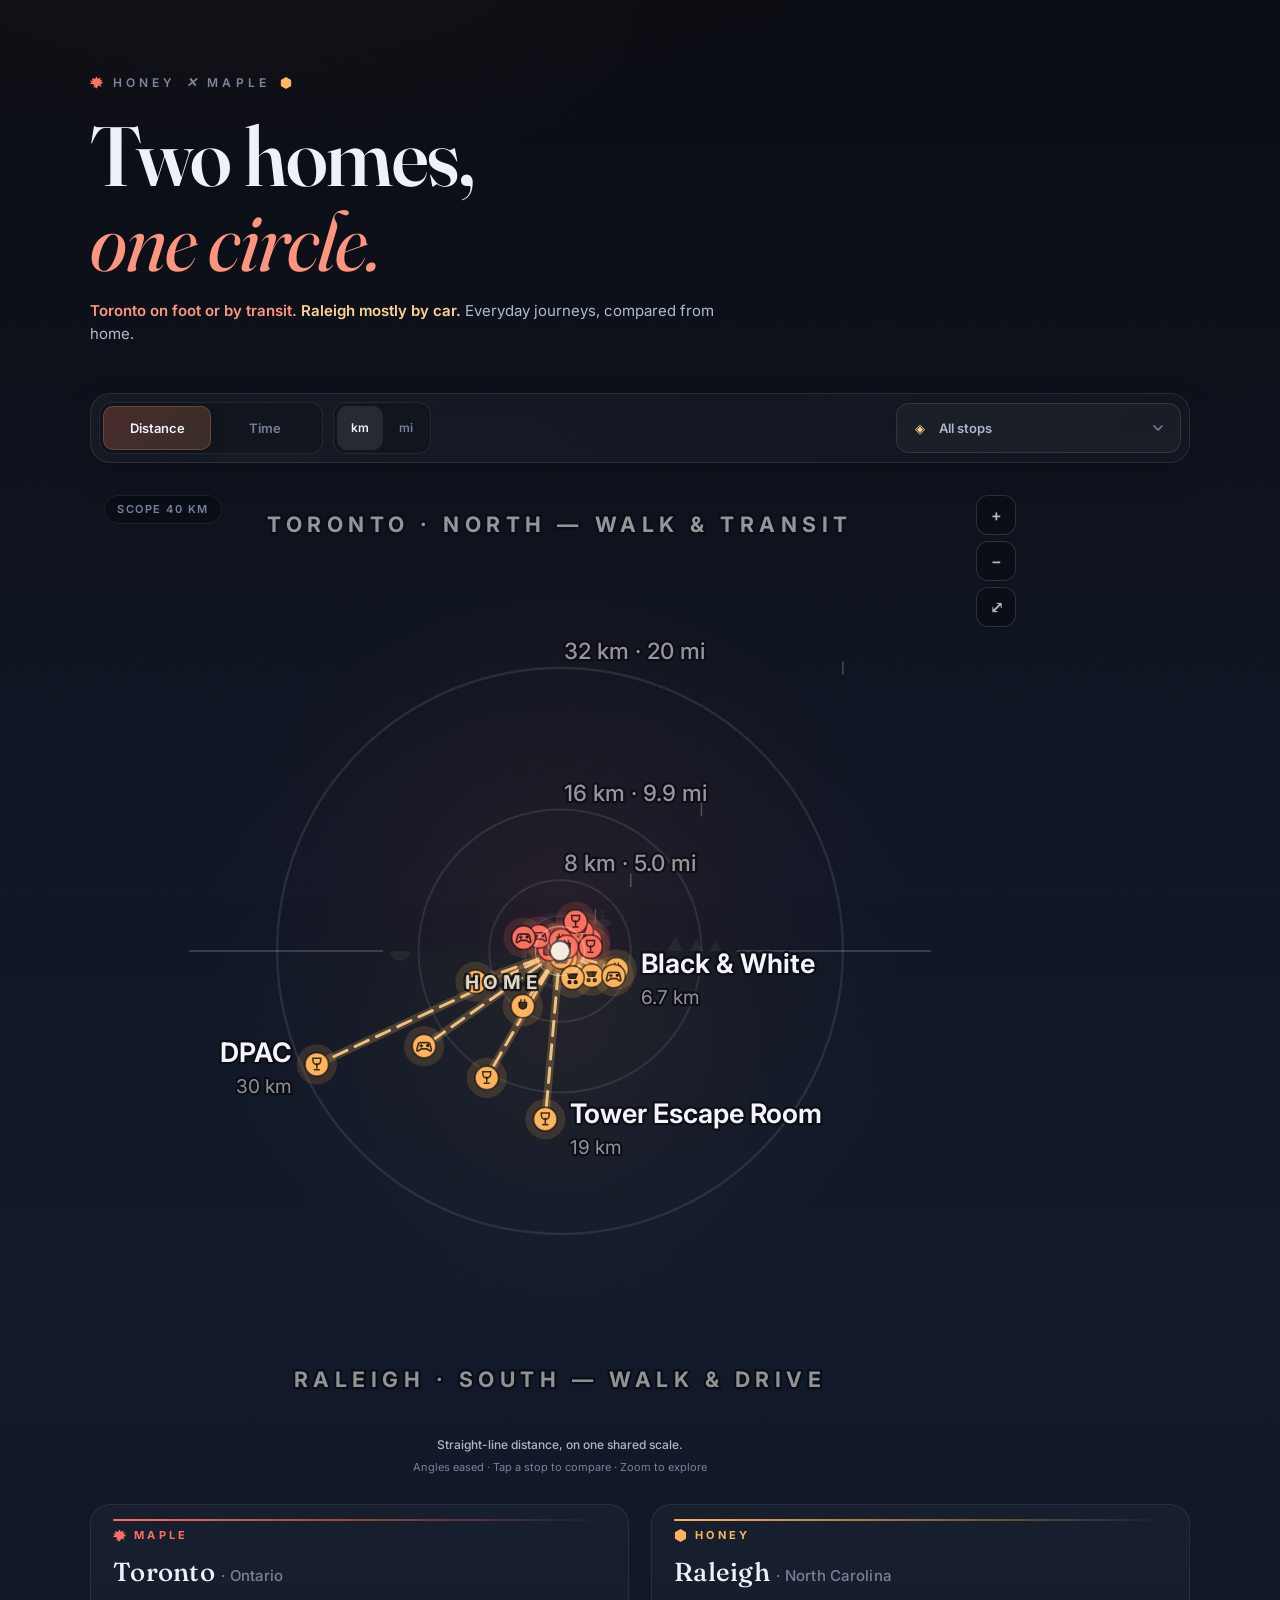
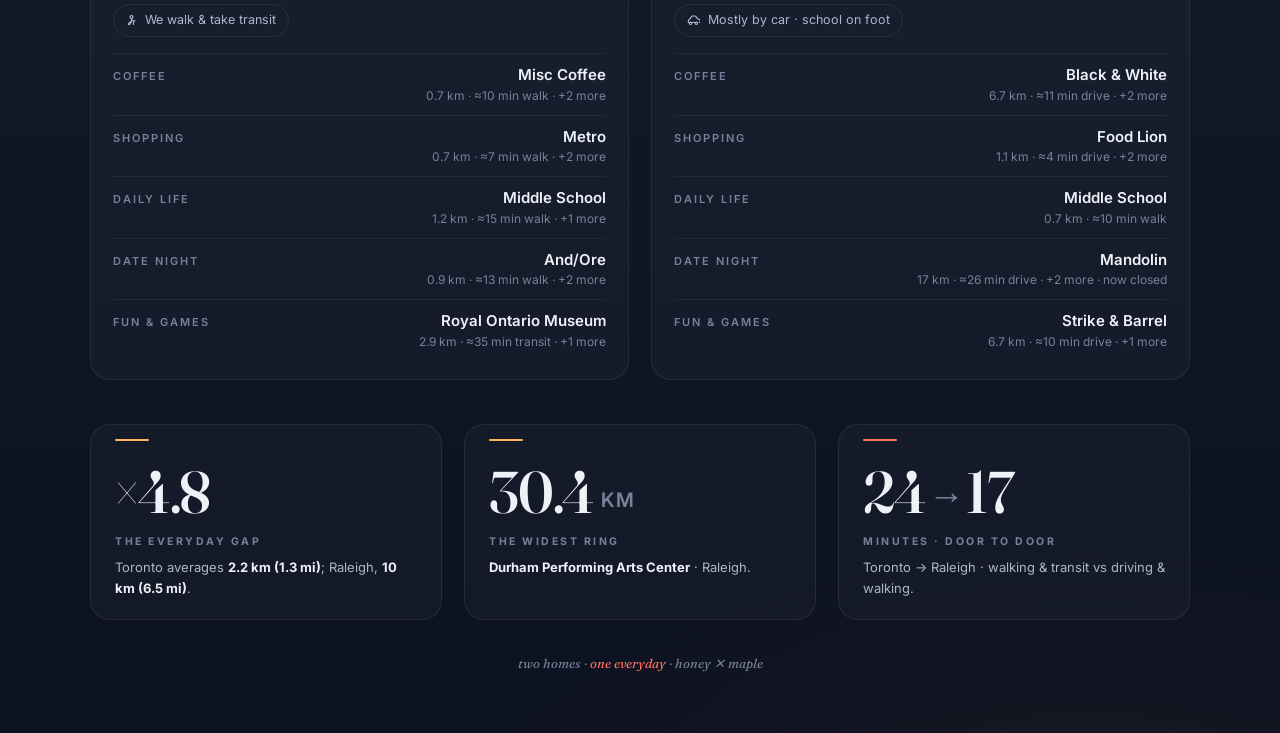
==== commit 53a908a0: "Add nine cafés, shopping and entertainment destinations with travel times Add Boxcar Social, Knife, " ====
--- a/index.html
+++ b/index.html
@@ -122,7 +122,7 @@
 .hm-option-icon{display:flex;align-items:center;justify-content:center;flex:none;width:18px}
 .hm-option-check{margin-left:auto;opacity:0;color:var(--honey-soft)}
 .hm-chip[aria-pressed="true"] .hm-option-check{opacity:1}
-.hm-seg button:focus-visible,.hm-chip:focus-visible,.hm-picker-trigger:focus-visible,.hm-ptg:focus-visible,.hm-zoom button:focus-visible{outline:2px solid var(--honey);outline-offset:3px}
+.hm-seg button:focus-visible,.hm-chip:focus-visible,.hm-picker-trigger:focus-visible,.hm-zoom button:focus-visible{outline:2px solid var(--honey);outline-offset:3px}
 @keyframes hm-menu-in{from{opacity:0;transform:translateY(-5px)}to{opacity:1;transform:none}}
 
 /* ---------- city cards ---------- */
@@ -188,6 +188,8 @@
 svg .hm-pathg{transition:opacity .3s}
 svg .hm-ptg .hm-core, svg .hm-ptg .hm-glow{transition:opacity .3s}
 svg .hm-ptg.pinned .hm-glow{opacity:.32}
+/* This halo lives in the inverse-scaled dot group, so zoom never enlarges focus. */
+svg .hm-ptg:focus-visible .hm-glow{fill:none;stroke:var(--ink);stroke-width:2;opacity:1}
 svg .hm-hid{visibility:hidden}
 svg .hm-off{opacity:.15}
 svg .hm-ghost{pointer-events:none; opacity:0; transition:opacity .35s}
@@ -337,13 +339,13 @@
       <div class="hm-alias"><svg width="13" height="13" viewBox="0 0 14 14" aria-hidden="true"><path fill="currentColor" d="M7 .6 8.4 3l3.1-1.2-.7 3 3-1.1-2 2.3 3 1.3-3.4 1 .7 3.5-2.6-1.8L7 13.4 5.5 12.9l.6-1.9-2.4 1.7.7-3.5L-1 8.2l3-1.3L-.2 4.6l3 1.1-.7-3L5.6 3z"/></svg> Maple</div>
       <h3>Toronto <span>· Ontario</span></h3>
       <div class="hm-mode"><svg width="11" height="11" viewBox="0 0 14 14" aria-hidden="true"><circle cx="7" cy="2.6" r="1.9" fill="none" stroke="currentColor" stroke-width="1.5"/><path d="M7 5v3.4l-2.6 4M7 6l2.8 2 1.6-.6M7 8.4l-2.6.8L3 12M9.8 8l-.4 4" fill="none" stroke="currentColor" stroke-width="1.5" stroke-linecap="round" stroke-linejoin="round"/></svg> We walk &amp; take transit</div>
-      <div class="hm-row"><span class="hm-row-k">Coffee</span><span class="hm-row-v"><b>Misc Coffee</b><i class="hm-u" data-km="0.7 km · ≈10 min walk" data-mi="0.4 mi · ≈10 min walk" data-time="≈10 min walk">0.7 km · ≈10 min walk</i></span></div><div class="hm-row"><span class="hm-row-k">Shopping</span><span class="hm-row-v"><b>Metro</b><i class="hm-u" data-km="0.7 km · ≈7 min walk · +2 more" data-mi="0.4 mi · ≈7 min walk · +2 more" data-time="≈7 min walk · +2 more">0.7 km · ≈7 min walk · +2 more</i></span></div><div class="hm-row"><span class="hm-row-k">Daily Life</span><span class="hm-row-v"><b>Middle School</b><i class="hm-u" data-km="1.2 km · ≈15 min walk · +1 more" data-mi="0.7 mi · ≈15 min walk · +1 more" data-time="≈15 min walk · +1 more">1.2 km · ≈15 min walk · +1 more</i></span></div><div class="hm-row"><span class="hm-row-k">Date Night</span><span class="hm-row-v"><b>And/Ore</b><i class="hm-u" data-km="0.9 km · ≈13 min walk" data-mi="0.5 mi · ≈13 min walk" data-time="≈13 min walk">0.9 km · ≈13 min walk</i></span></div><div class="hm-row"><span class="hm-row-k">Fun &amp; Games</span><span class="hm-row-v"><b>Royal Ontario Museum</b><i class="hm-u" data-km="2.9 km · ≈35 min transit" data-mi="1.8 mi · ≈35 min transit" data-time="≈35 min transit">2.9 km · ≈35 min transit</i></span></div>
+      <div class="hm-row"><span class="hm-row-k">Coffee</span><span class="hm-row-v"><b>Misc Coffee</b><i class="hm-u" data-km="0.7 km · ≈10 min walk · +2 more" data-mi="0.4 mi · ≈10 min walk · +2 more" data-time="≈10 min walk · +2 more">0.7 km · ≈10 min walk · +2 more</i></span></div><div class="hm-row"><span class="hm-row-k">Shopping</span><span class="hm-row-v"><b>Metro</b><i class="hm-u" data-km="0.7 km · ≈7 min walk · +2 more" data-mi="0.4 mi · ≈7 min walk · +2 more" data-time="≈7 min walk · +2 more">0.7 km · ≈7 min walk · +2 more</i></span></div><div class="hm-row"><span class="hm-row-k">Daily Life</span><span class="hm-row-v"><b>Middle School</b><i class="hm-u" data-km="1.2 km · ≈15 min walk · +1 more" data-mi="0.7 mi · ≈15 min walk · +1 more" data-time="≈15 min walk · +1 more">1.2 km · ≈15 min walk · +1 more</i></span></div><div class="hm-row"><span class="hm-row-k">Date Night</span><span class="hm-row-v"><b>And/Ore</b><i class="hm-u" data-km="0.9 km · ≈13 min walk · +2 more" data-mi="0.5 mi · ≈13 min walk · +2 more" data-time="≈13 min walk · +2 more">0.9 km · ≈13 min walk · +2 more</i></span></div><div class="hm-row"><span class="hm-row-k">Fun &amp; Games</span><span class="hm-row-v"><b>Royal Ontario Museum</b><i class="hm-u" data-km="2.9 km · ≈35 min transit · +1 more" data-mi="1.8 mi · ≈35 min transit · +1 more" data-time="≈35 min transit · +1 more">2.9 km · ≈35 min transit · +1 more</i></span></div>
     </aside>
     <aside class="hm-city hm-honey-card" id="hm-card-raleigh" tabindex="0">
       <div class="hm-alias"><svg width="13" height="13" viewBox="0 0 14 14" aria-hidden="true"><path fill="currentColor" d="M7 0l6 3.5v7L7 14l-6-3.5v-7z"/></svg> Honey</div>
       <h3>Raleigh <span>· North Carolina</span></h3>
       <div class="hm-mode"><svg width="13" height="11" viewBox="0 0 16 14" aria-hidden="true"><path d="M1.5 9.5v-2.4c0-.6.3-1.1.8-1.4l1.5-1 1.6-2.6c.3-.5.8-.8 1.4-.8h3c.5 0 1 .3 1.3.7l2 2.7 2.2.9c.7.3 1.2 1 1.2 1.8v2.1h-1.2M4 9.5h8" fill="none" stroke="currentColor" stroke-width="1.5" stroke-linecap="round"/><circle cx="4.2" cy="10.6" r="1.5" fill="none" stroke="currentColor" stroke-width="1.4"/><circle cx="11.6" cy="10.6" r="1.5" fill="none" stroke="currentColor" stroke-width="1.4"/></svg> Mostly by car · school on foot</div>
-      <div class="hm-row"><span class="hm-row-k">Coffee</span><span class="hm-row-v"><b>Black &amp; White</b><i class="hm-u" data-km="6.7 km · ≈11 min drive · +2 more" data-mi="4.2 mi · ≈11 min drive · +2 more" data-time="≈11 min drive · +2 more">6.7 km · ≈11 min drive · +2 more</i></span></div><div class="hm-row"><span class="hm-row-k">Shopping</span><span class="hm-row-v"><b>Food Lion</b><i class="hm-u" data-km="1.1 km · ≈4 min drive · +1 more" data-mi="0.7 mi · ≈4 min drive · +1 more" data-time="≈4 min drive · +1 more">1.1 km · ≈4 min drive · +1 more</i></span></div><div class="hm-row"><span class="hm-row-k">Daily Life</span><span class="hm-row-v"><b>Middle School</b><i class="hm-u" data-km="0.7 km · ≈10 min walk" data-mi="0.4 mi · ≈10 min walk" data-time="≈10 min walk">0.7 km · ≈10 min walk</i></span></div><div class="hm-row"><span class="hm-row-k">Date Night</span><span class="hm-row-v"><b>Mandolin</b><i class="hm-u" data-km="17 km · ≈26 min drive · now closed" data-mi="10 mi · ≈26 min drive · now closed" data-time="≈26 min drive · now closed">17 km · ≈26 min drive · now closed</i></span></div><div class="hm-row"><span class="hm-row-k">Fun &amp; Games</span><span class="hm-row-v"><b>Science Museum</b><i class="hm-u" data-km="19 km · ≈30 min drive" data-mi="12 mi · ≈30 min drive" data-time="≈30 min drive">19 km · ≈30 min drive</i></span></div>
+      <div class="hm-row"><span class="hm-row-k">Coffee</span><span class="hm-row-v"><b>Black &amp; White</b><i class="hm-u" data-km="6.7 km · ≈11 min drive · +2 more" data-mi="4.2 mi · ≈11 min drive · +2 more" data-time="≈11 min drive · +2 more">6.7 km · ≈11 min drive · +2 more</i></span></div><div class="hm-row"><span class="hm-row-k">Shopping</span><span class="hm-row-v"><b>Food Lion</b><i class="hm-u" data-km="1.1 km · ≈4 min drive · +2 more" data-mi="0.7 mi · ≈4 min drive · +2 more" data-time="≈4 min drive · +2 more">1.1 km · ≈4 min drive · +2 more</i></span></div><div class="hm-row"><span class="hm-row-k">Daily Life</span><span class="hm-row-v"><b>Middle School</b><i class="hm-u" data-km="0.7 km · ≈10 min walk" data-mi="0.4 mi · ≈10 min walk" data-time="≈10 min walk">0.7 km · ≈10 min walk</i></span></div><div class="hm-row"><span class="hm-row-k">Date Night</span><span class="hm-row-v"><b>Mandolin</b><i class="hm-u" data-km="17 km · ≈26 min drive · +2 more · now closed" data-mi="10 mi · ≈26 min drive · +2 more · now closed" data-time="≈26 min drive · +2 more · now closed">17 km · ≈26 min drive · +2 more · now closed</i></span></div><div class="hm-row"><span class="hm-row-k">Fun &amp; Games</span><span class="hm-row-v"><b>Strike &amp; Barrel</b><i class="hm-u" data-km="6.7 km · ≈10 min drive · +1 more" data-mi="4.2 mi · ≈10 min drive · +1 more" data-time="≈10 min drive · +1 more">6.7 km · ≈10 min drive · +1 more</i></span></div>
     </aside>
   </section>
 
@@ -370,7 +372,7 @@
 <div class="hm-grain" aria-hidden="true"></div>
 <noscript><p style="text-align:center;padding:20px;color:#aeb6c9">This visualization needs JavaScript — one static file, no external dependencies beyond web fonts.</p></noscript>
 
-<script id="hm-data">window.HM_DATA = {"chart":{"vb":840,"c":420,"rMaxPx":316,"ringKm":[0.5,1,2,4,8,16,32],"viewStops":[1,1.25,1.5,2,2.5,3,4,5,6,8,10,12,16,20,24,32,40],"ringMinutes":[2.5,5,10,20,40,80,160],"timeViewStops":[5,10,15,20,25,30,40,50,60,80,100,120,160,200],"aria":"Distance and time compass around Home: rings double outward as the scope grows; Toronto stops in the north half (walking and transit), Raleigh stops in the south half (mostly driving, with a walk to school). Scroll to zoom, drag to roam."},"meta":{"title":"Honey ✕ Maple — Two Homes, One Circle","description":"Compare everyday distances and estimated travel minutes from Toronto (walking and transit) and Raleigh (mostly driving, with a walk to school). Names only — never addresses."},"cities":{"toronto":{"name":"Toronto","region":"Ontario","alias":"Maple","aliasIcon":"leaf","accent":"#ff6f5d","soft":"#ff9078","mode":"walk","verb":"we walk or take transit","badge":"We walk & take transit","hemisphere":"north","tagline":"TORONTO · NORTH — WALK & TRANSIT","note":"The nearby errands are walks; the farther ones include transit, access on foot, and a little waiting.","home":{"label":"Home","lat":43.65179,"lon":-79.42289},"stopKeys":["walmart","misc","harbourfront","andore","ikea","school-toronto","metro","rom"]},"raleigh":{"name":"Raleigh","region":"North Carolina","alias":"Honey","aliasIcon":"hex","accent":"#ffb45c","soft":"#ffd08a","mode":"drive","verb":"we mostly drive","badge":"Mostly by car · school on foot","hemisphere":"south","tagline":"RALEIGH · SOUTH — WALK & DRIVE","note":"Most trips start with a car key; middle school is a short walk.","home":{"label":"Home","lat":35.94161,"lon":-78.57104},"stopKeys":["foodlion","jubala","sola","bw","target","mandolin","school-raleigh","science-museum"]}},"stops":[{"key":"walmart","city":"toronto","name":"Walmart","category":"essentials","catLabel":"Shopping","glyph":"cart","km":1.129,"angle":322,"labelDir":"left","routeKm":1.4,"travel":{"mode":"walk","walkingMinutes":15},"minutes":15,"timeNote":"≈15 min walk","timeDetail":"Stored trip estimate.","travelMode":"walk","bearingText":"west-north-west of home","distStr":{"km":"1.1 km · 0.7 mi","mi":"0.7 mi · 1.1 km"},"distShort":{"km":"1.1 km","mi":"0.7 mi"},"routeStr":{"km":"≈ 1.4 km","mi":"≈ 0.9 mi"},"ghostLabel":{"km":"1.1 km","mi":"0.7 mi"},"aria":"Walmart, Toronto — 1.1 km (0.7 mi) straight-line from home, about 15 minutes walking.","note":"Food Lion lands on almost the same circle — the same ring, worn by different shoes."},{"key":"misc","city":"toronto","name":"Misc Coffee","category":"coffee","catLabel":"Coffee","glyph":"cup","km":0.702,"angle":34,"labelDir":"right","routeKm":0.9,"travel":{"mode":"walk","walkingMinutes":10},"minutes":10,"timeNote":"≈10 min walk","timeDetail":"Stored trip estimate.","travelMode":"walk","bearingText":"due south of home","distStr":{"km":"0.7 km · 0.4 mi","mi":"0.4 mi · 0.7 km"},"distShort":{"km":"0.7 km","mi":"0.4 mi"},"routeStr":{"km":"≈ 0.9 km","mi":"≈ 0.6 mi"},"ghostLabel":{"km":"0.7 km","mi":"0.4 mi"},"aria":"Misc Coffee, Toronto — 0.7 km (0.4 mi) straight-line from home, about 10 minutes walking.","note":"Raleigh’s nearest espresso is a highway away — Toronto’s whole coffee ritual fits inside a rounding error of that drive."},{"key":"harbourfront","city":"toronto","name":"Harbourfront Centre","category":"work","catLabel":"Daily Life","glyph":"case","km":3.613,"angle":70,"labelDir":"left","routeKm":4.4,"travel":{"mode":"transit","walkingMinutes":50,"transitMinutes":35,"source":{"provider":"Google Maps","originLabel":"Trinity Bellwoods Park","originKind":"public-neighbourhood-proxy","checkedOn":"2026-10-11","observedMinutes":34,"roundedToMinutes":5}},"minutes":35,"timeNote":"≈35 min transit","timeDetail":"Approximate Google Maps trip from Trinity Bellwoods Park (neighbourhood proxy), checked 2026-10-11. Rounded to 5 minutes; actual departure and service may vary.","travelMode":"transit","bearingText":"east-south-east of home","distStr":{"km":"3.6 km · 2.2 mi","mi":"2.2 mi · 3.6 km"},"distShort":{"km":"3.6 km","mi":"2.2 mi"},"routeStr":{"km":"≈ 4.4 km","mi":"≈ 2.7 mi"},"ghostLabel":{"km":"3.6 km","mi":"2.2 mi"},"aria":"Harbourfront Centre, Toronto — 3.6 km (2.2 mi) straight-line from home, about 35 minutes by public transit.","note":"Elijah’s volunteer post — part of daily life, alongside the walk to school."},{"key":"andore","city":"toronto","name":"And/Ore","category":"date-night","catLabel":"Date Night","glyph":"date","km":0.883,"angle":12,"labelDir":"right","routeKm":1.1,"travel":{"mode":"walk","walkingMinutes":13},"minutes":13,"timeNote":"≈13 min walk","timeDetail":"Stored trip estimate.","travelMode":"walk","bearingText":"south-south-east of home","distStr":{"km":"0.9 km · 0.5 mi","mi":"0.5 mi · 0.9 km"},"distShort":{"km":"0.9 km","mi":"0.5 mi"},"routeStr":{"km":"≈ 1.1 km","mi":"≈ 0.7 mi"},"ghostLabel":{"km":"0.9 km","mi":"0.5 mi"},"aria":"And/Ore, Toronto — 0.9 km (0.5 mi) straight-line from home, about 13 minutes walking.","note":"Date night, Toronto-style — a short stroll. Mandolin’s old ring would swallow this whole walk whole."},{"key":"ikea","city":"toronto","name":"IKEA","category":"essentials","catLabel":"Shopping","glyph":"cart","km":3.299,"angle":48,"labelDir":"right","routeKm":4.4,"travel":{"mode":"transit","walkingMinutes":55,"transitMinutes":35,"source":{"provider":"Google Maps","originLabel":"Trinity Bellwoods Park","originKind":"public-neighbourhood-proxy","checkedOn":"2026-10-11","observedMinutes":33,"roundedToMinutes":5}},"minutes":35,"timeNote":"≈35 min transit","timeDetail":"Approximate Google Maps trip from Trinity Bellwoods Park (neighbourhood proxy), checked 2026-10-11. Rounded to 5 minutes; actual departure and service may vary.","travelMode":"transit","bearingText":"east-north-east of home","distStr":{"km":"3.3 km · 2.0 mi","mi":"2.0 mi · 3.3 km"},"distShort":{"km":"3.3 km","mi":"2.0 mi"},"routeStr":{"km":"≈ 4.4 km","mi":"≈ 2.7 mi"},"ghostLabel":{"km":"3.3 km","mi":"2.0 mi"},"aria":"IKEA, Toronto — 3.3 km (2.0 mi) straight-line from home, about 35 minutes by public transit.","note":"Flat-pack furniture without firing up an engine — downtown IKEA sits inside Harbourfront’s ring."},{"key":"foodlion","city":"raleigh","name":"Food Lion","category":"essentials","catLabel":"Shopping","glyph":"cart","km":1.064,"angle":142,"labelDir":"right","routeKm":1.4,"travel":{"mode":"drive","drivingMinutes":4},"minutes":4,"timeNote":"≈4 min drive","timeDetail":"Stored trip estimate.","travelMode":"drive","bearingText":"due east of home","distStr":{"km":"1.1 km · 0.7 mi","mi":"0.7 mi · 1.1 km"},"distShort":{"km":"1.1 km","mi":"0.7 mi"},"routeStr":{"km":"≈ 1.4 km","mi":"≈ 0.9 mi"},"ghostLabel":{"km":"1.1 km","mi":"0.7 mi"},"aria":"Food Lion, Raleigh — 1.1 km (0.7 mi) straight-line from home, about 4 minutes driving.","note":"Walmart lands on almost the same circle — but down there, that radius comes with a parking lot."},{"key":"jubala","city":"raleigh","name":"Jubala Coffee","category":"coffee","catLabel":"Coffee","glyph":"cup","km":7.527,"angle":214,"labelDir":"left","routeKm":9.9,"travel":{"mode":"drive","drivingMinutes":12},"minutes":12,"timeNote":"≈12 min drive","timeDetail":"Stored trip estimate.","travelMode":"drive","bearingText":"south-west of home","distStr":{"km":"7.5 km · 4.7 mi","mi":"4.7 mi · 7.5 km"},"distShort":{"km":"7.5 km","mi":"4.7 mi"},"routeStr":{"km":"≈ 9.9 km","mi":"≈ 6.2 mi"},"ghostLabel":{"km":"7.5 km","mi":"4.7 mi"},"aria":"Jubala Coffee, Raleigh — 7.5 km (4.7 mi) straight-line from home, about 12 minutes driving.","note":"Misc sits ×10.7 closer in — Toronto’s whole coffee ritual fits inside a rounding error of this drive."},{"key":"sola","city":"raleigh","name":"Sola Coffee","category":"coffee","catLabel":"Coffee","glyph":"cup","km":10.174,"angle":250,"labelDir":"left","routeKm":13.0,"travel":{"mode":"drive","drivingMinutes":18},"minutes":18,"timeNote":"≈18 min drive","timeDetail":"Stored trip estimate.","travelMode":"drive","bearingText":"south-west of home","distStr":{"km":"10 km · 6.3 mi","mi":"6.3 mi · 10 km"},"distShort":{"km":"10 km","mi":"6.3 mi"},"routeStr":{"km":"≈ 13 km","mi":"≈ 8.1 mi"},"ghostLabel":{"km":"10 km","mi":"6.3 mi"},"aria":"Sola Coffee, Raleigh — 10 km (6.3 mi) straight-line from home, about 18 minutes driving.","note":"Raleigh’s coffee circle keeps growing — Sola sits even farther out than Jubala."},{"key":"bw","city":"raleigh","name":"Black & White","category":"coffee","catLabel":"Coffee","glyph":"cup","km":6.733,"angle":108,"labelDir":"left","routeKm":8.2,"travel":{"mode":"drive","drivingMinutes":11},"minutes":11,"timeNote":"≈11 min drive","timeDetail":"Stored trip estimate.","travelMode":"drive","bearingText":"north-east of home","distStr":{"km":"6.7 km · 4.2 mi","mi":"4.2 mi · 6.7 km"},"distShort":{"km":"6.7 km","mi":"4.2 mi"},"routeStr":{"km":"≈ 8.2 km","mi":"≈ 5.1 mi"},"ghostLabel":{"km":"6.7 km","mi":"4.2 mi"},"aria":"Black &amp; White, Raleigh — 6.7 km (4.2 mi) straight-line from home, about 11 minutes driving.","note":"The original Wake Forest café — the nearest thing to a corner shop, and it’s still a 6.7 km hop from the front door."},{"key":"target","city":"raleigh","name":"Target","category":"essentials","catLabel":"Shopping","glyph":"cart","km":4.534,"angle":128,"labelDir":"right","routeKm":5.6,"travel":{"mode":"drive","drivingMinutes":8},"minutes":8,"timeNote":"≈8 min drive","timeDetail":"Stored trip estimate.","travelMode":"drive","bearingText":"north-east of home","distStr":{"km":"4.5 km · 2.8 mi","mi":"2.8 mi · 4.5 km"},"distShort":{"km":"4.5 km","mi":"2.8 mi"},"routeStr":{"km":"≈ 5.6 km","mi":"≈ 3.5 mi"},"ghostLabel":{"km":"4.5 km","mi":"2.8 mi"},"aria":"Target, Raleigh — 4.5 km (2.8 mi) straight-line from home, about 8 minutes driving.","note":"Four kilometres of suburb for the same cart of stuff Toronto walks to."},{"key":"mandolin","city":"raleigh","name":"Mandolin","category":"date-night","catLabel":"Date Night","glyph":"date","km":16.572,"angle":210,"labelDir":"left","routeKm":21.0,"travel":{"mode":"drive","drivingMinutes":26},"minutes":26,"timeNote":"≈26 min drive","timeDetail":"Stored trip estimate.","travelMode":"drive","bearingText":"south-south-west of home","distStr":{"km":"17 km · 10 mi","mi":"10 mi · 17 km"},"distShort":{"km":"17 km","mi":"10 mi"},"routeStr":{"km":"≈ 21 km","mi":"≈ 13 mi"},"ghostLabel":{"km":"17 km","mi":"10 mi"},"aria":"Mandolin, Raleigh — 17 km (10 mi) straight-line from home, about 26 minutes driving.","note":"A closed chapter, kept on the map — date night once meant a half-hour drive south.","status":"closed"},{"key":"school-raleigh","city":"raleigh","name":"Middle School","category":"work","catLabel":"Daily Life","glyph":"case","km":0.7,"angle":170,"labelDir":"right","routeKm":null,"travel":{"mode":"walk","walkingMinutes":10},"minutes":10,"timeNote":"≈10 min walk","timeDetail":"Stored trip estimate.","travelMode":"walk","bearingText":null,"distStr":{"km":"0.7 km · 0.4 mi","mi":"0.4 mi · 0.7 km"},"distShort":{"km":"0.7 km","mi":"0.4 mi"},"routeStr":null,"ghostLabel":{"km":"0.7 km","mi":"0.4 mi"},"aria":"Middle School, Raleigh — 0.7 km (0.4 mi) straight-line from home, about 10 minutes walking.","note":"The school run is a ten-minute walk, even in Raleigh."},{"key":"school-toronto","city":"toronto","name":"Middle School","category":"work","catLabel":"Daily Life","glyph":"case","km":1.2,"angle":280,"labelDir":"left","routeKm":null,"travel":{"mode":"walk","walkingMinutes":15},"minutes":15,"timeNote":"≈15 min walk","timeDetail":"Stored trip estimate.","travelMode":"walk","bearingText":null,"distStr":{"km":"1.2 km · 0.7 mi","mi":"0.7 mi · 1.2 km"},"distShort":{"km":"1.2 km","mi":"0.7 mi"},"routeStr":null,"ghostLabel":{"km":"1.2 km","mi":"0.7 mi"},"aria":"Middle School, Toronto — 1.2 km (0.7 mi) straight-line from home, about 15 minutes walking.","note":"A fifteen-minute walk to middle school."},{"key":"metro","city":"toronto","name":"Metro","category":"essentials","catLabel":"Shopping","glyph":"cart","km":0.7,"angle":350,"labelDir":"left","routeKm":null,"travel":{"mode":"walk","walkingMinutes":7},"minutes":7,"timeNote":"≈7 min walk","timeDetail":"Stored trip estimate.","travelMode":"walk","bearingText":null,"distStr":{"km":"0.7 km · 0.4 mi","mi":"0.4 mi · 0.7 km"},"distShort":{"km":"0.7 km","mi":"0.4 mi"},"routeStr":null,"ghostLabel":{"km":"0.7 km","mi":"0.4 mi"},"aria":"Metro, Toronto — 0.7 km (0.4 mi) straight-line from home, about 7 minutes walking.","note":"Groceries, seven minutes from home on foot."},{"key":"rom","city":"toronto","name":"Royal Ontario Museum","category":"fun-games","catLabel":"Fun & Games","glyph":"game","km":2.877,"angle":305,"labelDir":"left","routeKm":null,"travel":{"mode":"transit","transitMinutes":35,"source":{"provider":"Google Maps","originLabel":"Trinity Bellwoods Park","originKind":"public-neighbourhood-proxy","checkedOn":"2026-10-11","observedMinutes":33,"roundedToMinutes":5}},"minutes":35,"timeNote":"≈35 min transit","timeDetail":"Approximate Google Maps trip from Trinity Bellwoods Park (neighbourhood proxy), checked 2026-10-11. Rounded to 5 minutes; actual departure and service may vary.","travelMode":"transit","bearingText":"north-east of home","distStr":{"km":"2.9 km · 1.8 mi","mi":"1.8 mi · 2.9 km"},"distShort":{"km":"2.9 km","mi":"1.8 mi"},"routeStr":null,"ghostLabel":{"km":"2.9 km","mi":"1.8 mi"},"aria":"Royal Ontario Museum, Toronto — 2.9 km (1.8 mi) straight-line from home, about 35 minutes by public transit.","note":"A museum day by public transit."},{"key":"science-museum","city":"raleigh","name":"Science Museum","category":"fun-games","catLabel":"Fun & Games","glyph":"game","km":18.77,"angle":235,"labelDir":"left","routeKm":null,"travel":{"mode":"drive","drivingMinutes":30,"source":{"provider":"Google Maps","originLabel":"Food Lion, Crenshaw Corners","originKind":"public-neighbourhood-proxy","checkedOn":"2026-10-11","observedMinutes":30,"observedRouteKm":25.3,"roundedToMinutes":5}},"minutes":30,"timeNote":"≈30 min drive","timeDetail":"Approximate Google Maps trip from Food Lion, Crenshaw Corners (neighbourhood proxy), checked 2026-10-11. Rounded to 5 minutes; actual departure and service may vary.","travelMode":"drive","bearingText":"south-south-west of home","distStr":{"km":"19 km · 12 mi","mi":"12 mi · 19 km"},"distShort":{"km":"19 km","mi":"12 mi"},"routeStr":null,"ghostLabel":{"km":"19 km","mi":"12 mi"},"aria":"Science Museum, Raleigh — 19 km (12 mi) straight-line from home, about 30 minutes driving.","note":"The NC Museum of Natural Sciences in downtown Raleigh — a museum day by car."}],"categories":[{"key":"coffee","label":"Coffee","glyph":"cup","metric":{"scope":"coffee","title":"The coffee gap","flavor":"The nearest espresso is a highway away.","widestFlavor":"Raleigh’s coffee circle doesn’t quit.","minutesFlavor":"Up north it’s a stroll; down south it’s a commute."}},{"key":"essentials","label":"Shopping","glyph":"cart","metric":{"scope":"shopping","title":"The shopping gap","flavor":"Same cart of stuff — down south it comes with a parking lot.","widestFlavor":"The big-box run still crosses most of Toronto.","minutesFlavor":"A walk or transit ride up north; a drive down south."}},{"key":"work","label":"Daily Life","glyph":"case","metric":{"scope":"daily life","title":"The daily-life gap","flavor":"School and volunteering, measured from the same doorstep.","widestFlavor":"School walks share a circle with the volunteer trip.","minutesFlavor":"Daily routines, compared in minutes."}},{"key":"date-night","label":"Date Night","glyph":"date","metric":{"scope":"date-night","title":"The date-night gap","flavor":"Up north the night out is a stroll; down south it’s a road trip.","widestFlavor":"A closed chapter keeps the widest ring of all.","minutesFlavor":"The one errand where the stroll wins — dinner is closer on foot than by car."}},{"key":"fun-games","label":"Fun & Games","glyph":"game","metric":{"scope":"fun & games","title":"The fun & games gap","flavor":"A museum day in two cities.","widestFlavor":"The same curiosity, a different journey.","minutesFlavor":"Transit in Toronto; driving in Raleigh."}}],"allMetric":{"scope":"everyday","title":"The everyday gap","flavor":"The pull of the suburb, drawn to scale.","widestFlavor":"Pick a category — or zoom in — to find the walkable core.","minutesFlavor":"Nearby walks and farther transit trips share a clock with Raleigh’s drives."}};</script>
+<script id="hm-data">window.HM_DATA = {"chart":{"vb":840,"c":420,"rMaxPx":316,"ringKm":[0.5,1,2,4,8,16,32],"viewStops":[1,1.25,1.5,2,2.5,3,4,5,6,8,10,12,16,20,24,32,40],"ringMinutes":[2.5,5,10,20,40,80,160],"timeViewStops":[5,10,15,20,25,30,40,50,60,80,100,120,160,200],"aria":"Distance and time compass around Home: rings double outward as the scope grows; Toronto stops in the north half (walking and transit), Raleigh stops in the south half (mostly driving, with a walk to school). Scroll to zoom, drag to roam."},"meta":{"title":"Honey ✕ Maple — Two Homes, One Circle","description":"Compare everyday distances and estimated travel minutes from Toronto (walking and transit) and Raleigh (mostly driving, with a walk to school). Names only — never addresses."},"cities":{"toronto":{"name":"Toronto","region":"Ontario","alias":"Maple","aliasIcon":"leaf","accent":"#ff6f5d","soft":"#ff9078","mode":"walk","verb":"we walk or take transit","badge":"We walk & take transit","hemisphere":"north","tagline":"TORONTO · NORTH — WALK & TRANSIT","note":"The nearby errands are walks; the farther ones include transit, access on foot, and a little waiting.","home":{"label":"Home","lat":43.65179,"lon":-79.42289},"stopKeys":["walmart","misc","harbourfront","andore","ikea","school-toronto","metro","rom","boxcar","knife","onoir","richmond-station","activate"]},"raleigh":{"name":"Raleigh","region":"North Carolina","alias":"Honey","aliasIcon":"hex","accent":"#ffb45c","soft":"#ffd08a","mode":"drive","verb":"we mostly drive","badge":"Mostly by car · school on foot","hemisphere":"south","tagline":"RALEIGH · SOUTH — WALK & DRIVE","note":"Most trips start with a car key; middle school is a short walk.","home":{"label":"Home","lat":35.94161,"lon":-78.57104},"stopKeys":["foodlion","jubala","sola","bw","target","mandolin","school-raleigh","science-museum","sams-club","tower-escape","dpac","strike-barrel"]}},"stops":[{"key":"walmart","city":"toronto","name":"Walmart","category":"essentials","catLabel":"Shopping","glyph":"cart","km":1.129,"angle":322,"labelDir":"left","routeKm":1.4,"travel":{"mode":"walk","walkingMinutes":15},"minutes":15,"timeNote":"≈15 min walk","timeDetail":"Stored trip estimate.","travelMode":"walk","bearingText":"west-north-west of home","distStr":{"km":"1.1 km · 0.7 mi","mi":"0.7 mi · 1.1 km"},"distShort":{"km":"1.1 km","mi":"0.7 mi"},"routeStr":{"km":"≈ 1.4 km","mi":"≈ 0.9 mi"},"ghostLabel":{"km":"1.1 km","mi":"0.7 mi"},"aria":"Walmart, Toronto — 1.1 km (0.7 mi) straight-line from home, about 15 minutes walking.","note":"Food Lion lands on almost the same circle — the same ring, worn by different shoes."},{"key":"misc","city":"toronto","name":"Misc Coffee","category":"coffee","catLabel":"Coffee","glyph":"cup","km":0.702,"angle":34,"labelDir":"right","routeKm":0.9,"travel":{"mode":"walk","walkingMinutes":10},"minutes":10,"timeNote":"≈10 min walk","timeDetail":"Stored trip estimate.","travelMode":"walk","bearingText":"due south of home","distStr":{"km":"0.7 km · 0.4 mi","mi":"0.4 mi · 0.7 km"},"distShort":{"km":"0.7 km","mi":"0.4 mi"},"routeStr":{"km":"≈ 0.9 km","mi":"≈ 0.6 mi"},"ghostLabel":{"km":"0.7 km","mi":"0.4 mi"},"aria":"Misc Coffee, Toronto — 0.7 km (0.4 mi) straight-line from home, about 10 minutes walking.","note":"Raleigh’s nearest espresso is a highway away — Toronto’s whole coffee ritual fits inside a rounding error of that drive."},{"key":"harbourfront","city":"toronto","name":"Harbourfront Centre","category":"work","catLabel":"Daily Life","glyph":"case","km":3.613,"angle":70,"labelDir":"left","routeKm":4.4,"travel":{"mode":"transit","walkingMinutes":50,"transitMinutes":35,"source":{"provider":"Google Maps","originLabel":"Trinity Bellwoods Park","originKind":"public-neighbourhood-proxy","checkedOn":"2026-10-11","observedMinutes":34,"roundedToMinutes":5}},"minutes":35,"timeNote":"≈35 min transit","timeDetail":"Approximate Google Maps trip from Trinity Bellwoods Park (neighbourhood proxy), checked 2026-10-11. Rounded to 5 minutes; actual departure and service may vary.","travelMode":"transit","bearingText":"east-south-east of home","distStr":{"km":"3.6 km · 2.2 mi","mi":"2.2 mi · 3.6 km"},"distShort":{"km":"3.6 km","mi":"2.2 mi"},"routeStr":{"km":"≈ 4.4 km","mi":"≈ 2.7 mi"},"ghostLabel":{"km":"3.6 km","mi":"2.2 mi"},"aria":"Harbourfront Centre, Toronto — 3.6 km (2.2 mi) straight-line from home, about 35 minutes by public transit.","note":"Elijah’s volunteer post — part of daily life, alongside the walk to school."},{"key":"andore","city":"toronto","name":"And/Ore","category":"date-night","catLabel":"Date Night","glyph":"date","km":0.883,"angle":12,"labelDir":"right","routeKm":1.1,"travel":{"mode":"walk","walkingMinutes":13},"minutes":13,"timeNote":"≈13 min walk","timeDetail":"Stored trip estimate.","travelMode":"walk","bearingText":"south-south-east of home","distStr":{"km":"0.9 km · 0.5 mi","mi":"0.5 mi · 0.9 km"},"distShort":{"km":"0.9 km","mi":"0.5 mi"},"routeStr":{"km":"≈ 1.1 km","mi":"≈ 0.7 mi"},"ghostLabel":{"km":"0.9 km","mi":"0.5 mi"},"aria":"And/Ore, Toronto — 0.9 km (0.5 mi) straight-line from home, about 13 minutes walking.","note":"Date night, Toronto-style — a short stroll. Mandolin’s old ring would swallow this whole walk whole."},{"key":"ikea","city":"toronto","name":"IKEA","category":"essentials","catLabel":"Shopping","glyph":"cart","km":3.299,"angle":48,"labelDir":"right","routeKm":4.4,"travel":{"mode":"transit","walkingMinutes":55,"transitMinutes":35,"source":{"provider":"Google Maps","originLabel":"Trinity Bellwoods Park","originKind":"public-neighbourhood-proxy","checkedOn":"2026-10-11","observedMinutes":33,"roundedToMinutes":5}},"minutes":35,"timeNote":"≈35 min transit","timeDetail":"Approximate Google Maps trip from Trinity Bellwoods Park (neighbourhood proxy), checked 2026-10-11. Rounded to 5 minutes; actual departure and service may vary.","travelMode":"transit","bearingText":"east-north-east of home","distStr":{"km":"3.3 km · 2.0 mi","mi":"2.0 mi · 3.3 km"},"distShort":{"km":"3.3 km","mi":"2.0 mi"},"routeStr":{"km":"≈ 4.4 km","mi":"≈ 2.7 mi"},"ghostLabel":{"km":"3.3 km","mi":"2.0 mi"},"aria":"IKEA, Toronto — 3.3 km (2.0 mi) straight-line from home, about 35 minutes by public transit.","note":"Flat-pack furniture without firing up an engine — downtown IKEA sits inside Harbourfront’s ring."},{"key":"foodlion","city":"raleigh","name":"Food Lion","category":"essentials","catLabel":"Shopping","glyph":"cart","km":1.064,"angle":142,"labelDir":"right","routeKm":1.4,"travel":{"mode":"drive","drivingMinutes":4},"minutes":4,"timeNote":"≈4 min drive","timeDetail":"Stored trip estimate.","travelMode":"drive","bearingText":"due east of home","distStr":{"km":"1.1 km · 0.7 mi","mi":"0.7 mi · 1.1 km"},"distShort":{"km":"1.1 km","mi":"0.7 mi"},"routeStr":{"km":"≈ 1.4 km","mi":"≈ 0.9 mi"},"ghostLabel":{"km":"1.1 km","mi":"0.7 mi"},"aria":"Food Lion, Raleigh — 1.1 km (0.7 mi) straight-line from home, about 4 minutes driving.","note":"Walmart lands on almost the same circle — but down there, that radius comes with a parking lot."},{"key":"jubala","city":"raleigh","name":"Jubala Coffee","category":"coffee","catLabel":"Coffee","glyph":"cup","km":7.527,"angle":214,"labelDir":"left","routeKm":9.9,"travel":{"mode":"drive","drivingMinutes":12},"minutes":12,"timeNote":"≈12 min drive","timeDetail":"Stored trip estimate.","travelMode":"drive","bearingText":"south-west of home","distStr":{"km":"7.5 km · 4.7 mi","mi":"4.7 mi · 7.5 km"},"distShort":{"km":"7.5 km","mi":"4.7 mi"},"routeStr":{"km":"≈ 9.9 km","mi":"≈ 6.2 mi"},"ghostLabel":{"km":"7.5 km","mi":"4.7 mi"},"aria":"Jubala Coffee, Raleigh — 7.5 km (4.7 mi) straight-line from home, about 12 minutes driving.","note":"Misc sits ×10.7 closer in — Toronto’s whole coffee ritual fits inside a rounding error of this drive."},{"key":"sola","city":"raleigh","name":"Sola Coffee","category":"coffee","catLabel":"Coffee","glyph":"cup","km":10.174,"angle":250,"labelDir":"left","routeKm":13.0,"travel":{"mode":"drive","drivingMinutes":18},"minutes":18,"timeNote":"≈18 min drive","timeDetail":"Stored trip estimate.","travelMode":"drive","bearingText":"south-west of home","distStr":{"km":"10 km · 6.3 mi","mi":"6.3 mi · 10 km"},"distShort":{"km":"10 km","mi":"6.3 mi"},"routeStr":{"km":"≈ 13 km","mi":"≈ 8.1 mi"},"ghostLabel":{"km":"10 km","mi":"6.3 mi"},"aria":"Sola Coffee, Raleigh — 10 km (6.3 mi) straight-line from home, about 18 minutes driving.","note":"Raleigh’s coffee circle keeps growing — Sola sits even farther out than Jubala."},{"key":"bw","city":"raleigh","name":"Black & White","category":"coffee","catLabel":"Coffee","glyph":"cup","km":6.733,"angle":108,"labelDir":"left","routeKm":8.2,"travel":{"mode":"drive","drivingMinutes":11},"minutes":11,"timeNote":"≈11 min drive","timeDetail":"Stored trip estimate.","travelMode":"drive","bearingText":"north-east of home","distStr":{"km":"6.7 km · 4.2 mi","mi":"4.2 mi · 6.7 km"},"distShort":{"km":"6.7 km","mi":"4.2 mi"},"routeStr":{"km":"≈ 8.2 km","mi":"≈ 5.1 mi"},"ghostLabel":{"km":"6.7 km","mi":"4.2 mi"},"aria":"Black &amp; White, Raleigh — 6.7 km (4.2 mi) straight-line from home, about 11 minutes driving.","note":"The original Wake Forest café — the nearest thing to a corner shop, and it’s still a 6.7 km hop from the front door."},{"key":"target","city":"raleigh","name":"Target","category":"essentials","catLabel":"Shopping","glyph":"cart","km":4.534,"angle":128,"labelDir":"right","routeKm":5.6,"travel":{"mode":"drive","drivingMinutes":8},"minutes":8,"timeNote":"≈8 min drive","timeDetail":"Stored trip estimate.","travelMode":"drive","bearingText":"north-east of home","distStr":{"km":"4.5 km · 2.8 mi","mi":"2.8 mi · 4.5 km"},"distShort":{"km":"4.5 km","mi":"2.8 mi"},"routeStr":{"km":"≈ 5.6 km","mi":"≈ 3.5 mi"},"ghostLabel":{"km":"4.5 km","mi":"2.8 mi"},"aria":"Target, Raleigh — 4.5 km (2.8 mi) straight-line from home, about 8 minutes driving.","note":"Four kilometres of suburb for the same cart of stuff Toronto walks to."},{"key":"mandolin","city":"raleigh","name":"Mandolin","category":"date-night","catLabel":"Date Night","glyph":"date","km":16.572,"angle":210,"labelDir":"left","routeKm":21.0,"travel":{"mode":"drive","drivingMinutes":26},"minutes":26,"timeNote":"≈26 min drive","timeDetail":"Stored trip estimate.","travelMode":"drive","bearingText":"south-south-west of home","distStr":{"km":"17 km · 10 mi","mi":"10 mi · 17 km"},"distShort":{"km":"17 km","mi":"10 mi"},"routeStr":{"km":"≈ 21 km","mi":"≈ 13 mi"},"ghostLabel":{"km":"17 km","mi":"10 mi"},"aria":"Mandolin, Raleigh — 17 km (10 mi) straight-line from home, about 26 minutes driving.","note":"A closed chapter, kept on the map — date night once meant a half-hour drive south.","status":"closed"},{"key":"school-raleigh","city":"raleigh","name":"Middle School","category":"work","catLabel":"Daily Life","glyph":"case","km":0.7,"angle":170,"labelDir":"right","routeKm":null,"travel":{"mode":"walk","walkingMinutes":10},"minutes":10,"timeNote":"≈10 min walk","timeDetail":"Stored trip estimate.","travelMode":"walk","bearingText":null,"distStr":{"km":"0.7 km · 0.4 mi","mi":"0.4 mi · 0.7 km"},"distShort":{"km":"0.7 km","mi":"0.4 mi"},"routeStr":null,"ghostLabel":{"km":"0.7 km","mi":"0.4 mi"},"aria":"Middle School, Raleigh — 0.7 km (0.4 mi) straight-line from home, about 10 minutes walking.","note":"The school run is a ten-minute walk, even in Raleigh."},{"key":"school-toronto","city":"toronto","name":"Middle School","category":"work","catLabel":"Daily Life","glyph":"case","km":1.2,"angle":280,"labelDir":"left","routeKm":null,"travel":{"mode":"walk","walkingMinutes":15},"minutes":15,"timeNote":"≈15 min walk","timeDetail":"Stored trip estimate.","travelMode":"walk","bearingText":null,"distStr":{"km":"1.2 km · 0.7 mi","mi":"0.7 mi · 1.2 km"},"distShort":{"km":"1.2 km","mi":"0.7 mi"},"routeStr":null,"ghostLabel":{"km":"1.2 km","mi":"0.7 mi"},"aria":"Middle School, Toronto — 1.2 km (0.7 mi) straight-line from home, about 15 minutes walking.","note":"A fifteen-minute walk to middle school."},{"key":"metro","city":"toronto","name":"Metro","category":"essentials","catLabel":"Shopping","glyph":"cart","km":0.7,"angle":350,"labelDir":"left","routeKm":null,"travel":{"mode":"walk","walkingMinutes":7},"minutes":7,"timeNote":"≈7 min walk","timeDetail":"Stored trip estimate.","travelMode":"walk","bearingText":null,"distStr":{"km":"0.7 km · 0.4 mi","mi":"0.4 mi · 0.7 km"},"distShort":{"km":"0.7 km","mi":"0.4 mi"},"routeStr":null,"ghostLabel":{"km":"0.7 km","mi":"0.4 mi"},"aria":"Metro, Toronto — 0.7 km (0.4 mi) straight-line from home, about 7 minutes walking.","note":"Groceries, seven minutes from home on foot."},{"key":"rom","city":"toronto","name":"Royal Ontario Museum","category":"fun-games","catLabel":"Fun & Games","glyph":"game","km":2.877,"angle":305,"labelDir":"left","routeKm":null,"travel":{"mode":"transit","transitMinutes":35,"source":{"provider":"Google Maps","originLabel":"Trinity Bellwoods Park","originKind":"public-neighbourhood-proxy","checkedOn":"2026-10-11","observedMinutes":33,"roundedToMinutes":5}},"minutes":35,"timeNote":"≈35 min transit","timeDetail":"Approximate Google Maps trip from Trinity Bellwoods Park (neighbourhood proxy), checked 2026-10-11. Rounded to 5 minutes; actual departure and service may vary.","travelMode":"transit","bearingText":"north-east of home","distStr":{"km":"2.9 km · 1.8 mi","mi":"1.8 mi · 2.9 km"},"distShort":{"km":"2.9 km","mi":"1.8 mi"},"routeStr":null,"ghostLabel":{"km":"2.9 km","mi":"1.8 mi"},"aria":"Royal Ontario Museum, Toronto — 2.9 km (1.8 mi) straight-line from home, about 35 minutes by public transit.","note":"A museum day by public transit."},{"key":"science-museum","city":"raleigh","name":"Science Museum","category":"fun-games","catLabel":"Fun & Games","glyph":"game","km":18.77,"angle":235,"labelDir":"left","routeKm":null,"travel":{"mode":"drive","drivingMinutes":30,"source":{"provider":"Google Maps","originLabel":"Food Lion, Crenshaw Corners","originKind":"public-neighbourhood-proxy","checkedOn":"2026-10-11","observedMinutes":30,"observedRouteKm":25.3,"roundedToMinutes":5}},"minutes":30,"timeNote":"≈30 min drive","timeDetail":"Approximate Google Maps trip from Food Lion, Crenshaw Corners (neighbourhood proxy), checked 2026-10-11. Rounded to 5 minutes; actual departure and service may vary.","travelMode":"drive","bearingText":"south-south-west of home","distStr":{"km":"19 km · 12 mi","mi":"12 mi · 19 km"},"distShort":{"km":"19 km","mi":"12 mi"},"routeStr":null,"ghostLabel":{"km":"19 km","mi":"12 mi"},"aria":"Science Museum, Raleigh — 19 km (12 mi) straight-line from home, about 30 minutes driving.","note":"The NC Museum of Natural Sciences in downtown Raleigh — a museum day by car."},{"key":"boxcar","city":"toronto","name":"Boxcar Social","category":"coffee","catLabel":"Coffee","glyph":"cup","km":1.171,"angle":5,"labelDir":"right","routeKm":null,"travel":{"mode":"walk","walkingMinutes":20,"source":{"provider":"Google Maps","originLabel":"Trinity Bellwoods Park","originKind":"public-neighbourhood-proxy","checkedOn":"2026-10-11","observedMinutes":20,"roundedToMinutes":5,"observedRouteKm":1.4}},"minutes":20,"timeNote":"≈20 min walk","timeDetail":"Approximate Google Maps trip from Trinity Bellwoods Park (neighbourhood proxy), checked 2026-10-11. Rounded to 5 minutes; actual departure and service may vary.","travelMode":"walk","bearingText":"east-north-east of home","distStr":{"km":"1.2 km · 0.7 mi","mi":"0.7 mi · 1.2 km"},"distShort":{"km":"1.2 km","mi":"0.7 mi"},"routeStr":null,"ghostLabel":{"km":"1.2 km","mi":"0.7 mi"},"aria":"Boxcar Social, Toronto — 1.2 km (0.7 mi) straight-line from home, about 20 minutes walking.","note":"The Laneway café, on foot."},{"key":"knife","city":"toronto","name":"Knife","category":"coffee","catLabel":"Coffee","glyph":"cup","km":0.883,"angle":58,"labelDir":"right","routeKm":null,"travel":{"mode":"walk","walkingMinutes":10,"source":{"provider":"Google Maps","originLabel":"Trinity Bellwoods Park","originKind":"public-neighbourhood-proxy","checkedOn":"2026-10-11","observedMinutes":7,"roundedToMinutes":5,"observedRouteKm":0.55}},"minutes":10,"timeNote":"≈10 min walk","timeDetail":"Approximate Google Maps trip from Trinity Bellwoods Park (neighbourhood proxy), checked 2026-10-11. Rounded to 5 minutes; actual departure and service may vary.","travelMode":"walk","bearingText":"south-south-east of home","distStr":{"km":"0.9 km · 0.5 mi","mi":"0.5 mi · 0.9 km"},"distShort":{"km":"0.9 km","mi":"0.5 mi"},"routeStr":null,"ghostLabel":{"km":"0.9 km","mi":"0.5 mi"},"aria":"Knife, Toronto — 0.9 km (0.5 mi) straight-line from home, about 10 minutes walking.","note":"Coffee at Knife, a neighbourhood walk."},{"key":"sams-club","city":"raleigh","name":"Sam’s Club","category":"essentials","catLabel":"Shopping","glyph":"cart","km":3.333,"angle":155,"labelDir":"right","routeKm":null,"travel":{"mode":"drive","drivingMinutes":5,"source":{"provider":"Google Maps","originLabel":"Food Lion, Crenshaw Corners","originKind":"public-neighbourhood-proxy","checkedOn":"2026-10-11","observedMinutes":6,"roundedToMinutes":5,"observedRouteKm":3.1}},"minutes":5,"timeNote":"≈5 min drive","timeDetail":"Approximate Google Maps trip from Food Lion, Crenshaw Corners (neighbourhood proxy), checked 2026-10-11. Rounded to 5 minutes; actual departure and service may vary.","travelMode":"drive","bearingText":"east-north-east of home","distStr":{"km":"3.3 km · 2.1 mi","mi":"2.1 mi · 3.3 km"},"distShort":{"km":"3.3 km","mi":"2.1 mi"},"routeStr":null,"ghostLabel":{"km":"3.3 km","mi":"2.1 mi"},"aria":"Sam’s Club, Raleigh — 3.3 km (2.1 mi) straight-line from home, about 5 minutes driving.","note":"A shopping run to Wake Forest by car."},{"key":"tower-escape","city":"raleigh","name":"Tower Escape Room","category":"date-night","catLabel":"Date Night","glyph":"date","km":19.097,"angle":185,"labelDir":"right","routeKm":null,"travel":{"mode":"drive","drivingMinutes":30,"source":{"provider":"Google Maps","originLabel":"Food Lion, Crenshaw Corners","originKind":"public-neighbourhood-proxy","checkedOn":"2026-10-11","observedMinutes":30,"roundedToMinutes":5,"observedRouteKm":26.1}},"minutes":30,"timeNote":"≈30 min drive","timeDetail":"Approximate Google Maps trip from Food Lion, Crenshaw Corners (neighbourhood proxy), checked 2026-10-11. Rounded to 5 minutes; actual departure and service may vary.","travelMode":"drive","bearingText":"south-south-west of home","distStr":{"km":"19 km · 12 mi","mi":"12 mi · 19 km"},"distShort":{"km":"19 km","mi":"12 mi"},"routeStr":null,"ghostLabel":{"km":"19 km","mi":"12 mi"},"aria":"Tower Escape Room, Raleigh — 19 km (12 mi) straight-line from home, about 30 minutes driving.","note":"An escape-room date in downtown Raleigh."},{"key":"dpac","city":"raleigh","name":"Durham Performing Arts Center","category":"date-night","catLabel":"Date Night","glyph":"date","km":30.35,"angle":245,"labelDir":"left","routeKm":null,"travel":{"mode":"drive","drivingMinutes":35,"source":{"provider":"Google Maps","originLabel":"Food Lion, Crenshaw Corners","originKind":"public-neighbourhood-proxy","checkedOn":"2026-10-11","observedMinutes":35,"roundedToMinutes":5,"observedRouteKm":33.2}},"minutes":35,"timeNote":"≈35 min drive","timeDetail":"Approximate Google Maps trip from Food Lion, Crenshaw Corners (neighbourhood proxy), checked 2026-10-11. Rounded to 5 minutes; actual departure and service may vary.","travelMode":"drive","bearingText":"west of home","distStr":{"km":"30 km · 19 mi","mi":"19 mi · 30 km"},"distShort":{"km":"30 km","mi":"19 mi"},"routeStr":null,"ghostLabel":{"km":"30 km","mi":"19 mi"},"aria":"Durham Performing Arts Center, Raleigh — 30 km (19 mi) straight-line from home, about 35 minutes driving.","note":"A night at the theatre in Durham, by car.","chartName":"DPAC"},{"key":"onoir","city":"toronto","name":"O. Noir","category":"date-night","catLabel":"Date Night","glyph":"date","km":3.765,"angle":28,"labelDir":"right","routeKm":null,"travel":{"mode":"transit","transitMinutes":45,"source":{"provider":"Google Maps","originLabel":"Trinity Bellwoods Park","originKind":"public-neighbourhood-proxy","checkedOn":"2026-10-11","observedMinutes":43,"roundedToMinutes":5}},"minutes":45,"timeNote":"≈45 min transit","timeDetail":"Approximate Google Maps trip from Trinity Bellwoods Park (neighbourhood proxy), checked 2026-10-11. Rounded to 5 minutes; actual departure and service may vary.","travelMode":"transit","bearingText":"east-north-east of home","distStr":{"km":"3.8 km · 2.3 mi","mi":"2.3 mi · 3.8 km"},"distShort":{"km":"3.8 km","mi":"2.3 mi"},"routeStr":null,"ghostLabel":{"km":"3.8 km","mi":"2.3 mi"},"aria":"O. Noir, Toronto — 3.8 km (2.3 mi) straight-line from home, about 45 minutes by public transit.","note":"Dining in the dark, reached by public transit."},{"key":"richmond-station","city":"toronto","name":"Richmond Station","category":"date-night","catLabel":"Date Night","glyph":"date","km":3.492,"angle":82,"labelDir":"right","routeKm":null,"travel":{"mode":"transit","transitMinutes":25,"source":{"provider":"Google Maps","originLabel":"Trinity Bellwoods Park","originKind":"public-neighbourhood-proxy","checkedOn":"2026-10-11","observedMinutes":27,"roundedToMinutes":5}},"minutes":25,"timeNote":"≈25 min transit","timeDetail":"Approximate Google Maps trip from Trinity Bellwoods Park (neighbourhood proxy), checked 2026-10-11. Rounded to 5 minutes; actual departure and service may vary.","travelMode":"transit","bearingText":"due east of home","distStr":{"km":"3.5 km · 2.2 mi","mi":"2.2 mi · 3.5 km"},"distShort":{"km":"3.5 km","mi":"2.2 mi"},"routeStr":null,"ghostLabel":{"km":"3.5 km","mi":"2.2 mi"},"aria":"Richmond Station, Toronto — 3.5 km (2.2 mi) straight-line from home, about 25 minutes by public transit.","note":"Dinner downtown, reached by public transit."},{"key":"activate","city":"toronto","name":"Activate","category":"fun-games","catLabel":"Fun & Games","glyph":"game","km":4.39,"angle":290,"labelDir":"left","routeKm":null,"travel":{"mode":"transit","transitMinutes":50,"source":{"provider":"Google Maps","originLabel":"Trinity Bellwoods Park","originKind":"public-neighbourhood-proxy","checkedOn":"2026-10-11","observedMinutes":48,"roundedToMinutes":5}},"minutes":50,"timeNote":"≈50 min transit","timeDetail":"Approximate Google Maps trip from Trinity Bellwoods Park (neighbourhood proxy), checked 2026-10-11. Rounded to 5 minutes; actual departure and service may vary.","travelMode":"transit","bearingText":"west-north-west of home","distStr":{"km":"4.4 km · 2.7 mi","mi":"2.7 mi · 4.4 km"},"distShort":{"km":"4.4 km","mi":"2.7 mi"},"routeStr":null,"ghostLabel":{"km":"4.4 km","mi":"2.7 mi"},"aria":"Activate, Toronto — 4.4 km (2.7 mi) straight-line from home, about 50 minutes by public transit.","note":"The Stockyards location, reached by public transit."},{"key":"strike-barrel","city":"raleigh","name":"Strike & Barrel","category":"fun-games","catLabel":"Fun & Games","glyph":"game","km":6.697,"angle":115,"labelDir":"left","routeKm":null,"travel":{"mode":"drive","drivingMinutes":10,"source":{"provider":"Google Maps","originLabel":"Food Lion, Crenshaw Corners","originKind":"public-neighbourhood-proxy","checkedOn":"2026-10-11","observedMinutes":9,"roundedToMinutes":5,"observedRouteKm":5.6}},"minutes":10,"timeNote":"≈10 min drive","timeDetail":"Approximate Google Maps trip from Food Lion, Crenshaw Corners (neighbourhood proxy), checked 2026-10-11. Rounded to 5 minutes; actual departure and service may vary.","travelMode":"drive","bearingText":"east-north-east of home","distStr":{"km":"6.7 km · 4.2 mi","mi":"4.2 mi · 6.7 km"},"distShort":{"km":"6.7 km","mi":"4.2 mi"},"routeStr":null,"ghostLabel":{"km":"6.7 km","mi":"4.2 mi"},"aria":"Strike &amp; Barrel, Raleigh — 6.7 km (4.2 mi) straight-line from home, about 10 minutes driving.","note":"Bowling and games in Wake Forest, by car."}],"categories":[{"key":"coffee","label":"Coffee","glyph":"cup","metric":{"scope":"coffee","title":"The coffee gap","flavor":"The nearest espresso is a highway away.","widestFlavor":"Raleigh’s coffee circle doesn’t quit.","minutesFlavor":"Up north it’s a stroll; down south it’s a commute."}},{"key":"essentials","label":"Shopping","glyph":"cart","metric":{"scope":"shopping","title":"The shopping gap","flavor":"Same cart of stuff — down south it comes with a parking lot.","widestFlavor":"The big-box run still crosses most of Toronto.","minutesFlavor":"A walk or transit ride up north; a drive down south."}},{"key":"work","label":"Daily Life","glyph":"case","metric":{"scope":"daily life","title":"The daily-life gap","flavor":"School and volunteering, measured from the same doorstep.","widestFlavor":"School walks share a circle with the volunteer trip.","minutesFlavor":"Daily routines, compared in minutes."}},{"key":"date-night","label":"Date Night","glyph":"date","metric":{"scope":"date-night","title":"The date-night gap","flavor":"Dinner, an escape room, or a night at the theatre.","widestFlavor":"A theatre night stretches the circle to Durham.","minutesFlavor":"Walks and transit up north; drives down south."}},{"key":"fun-games","label":"Fun & Games","glyph":"game","metric":{"scope":"fun & games","title":"The fun & games gap","flavor":"Museums, active games, and a round of bowling.","widestFlavor":"Different kinds of play, measured from home.","minutesFlavor":"Transit in Toronto; driving in Raleigh."}}],"allMetric":{"scope":"everyday","title":"The everyday gap","flavor":"The pull of the suburb, drawn to scale.","widestFlavor":"Pick a category — or zoom in — to find the walkable core.","minutesFlavor":"Nearby walks and farther transit trips share a clock with Raleigh’s drives."}};</script>
 <script>
 /* ============================================================
    HONEY ✕ MAPLE — assets/app.js
@@ -550,7 +552,7 @@
     const city = D.cities[s.city];
     const left = s.labelDir === 'left';
     const nx = left ? -22 : 22, ny = left ? -2 : 3, anchor = left ? 'end' : 'start';
-    const labels = '<text class="hm-stopname" x="' + nx + '" y="' + ny + '" text-anchor="' + anchor + '">' + esc(dispName(s)) + '</text>'
+    const labels = '<text class="hm-stopname" x="' + nx + '" y="' + ny + '" text-anchor="' + anchor + '">' + esc(s.chartName || dispName(s)) + '</text>'
       + '<text class="hm-stopsub hm-u" data-km="' + esc(s.distShort.km) + '" data-mi="' + esc(s.distShort.mi) + '" x="' + nx + '" y="' + (ny + 28) + '" text-anchor="' + anchor + '">' + esc(s.distShort.km) + '</text>';
     p.push('<g class="hm-ptg" data-g="' + s.key + '" data-city="' + s.city + '" data-cat="' + s.category + '" transform="translate(' + wx(s).toFixed(3) + ' ' + wy(s).toFixed(3) + ')" tabindex="0" role="button" aria-label="' + esc(s.aria) + '">'
       + '<g class="hm-anf" style="--d:' + (1.25 + i * 0.09).toFixed(2) + 's">'
